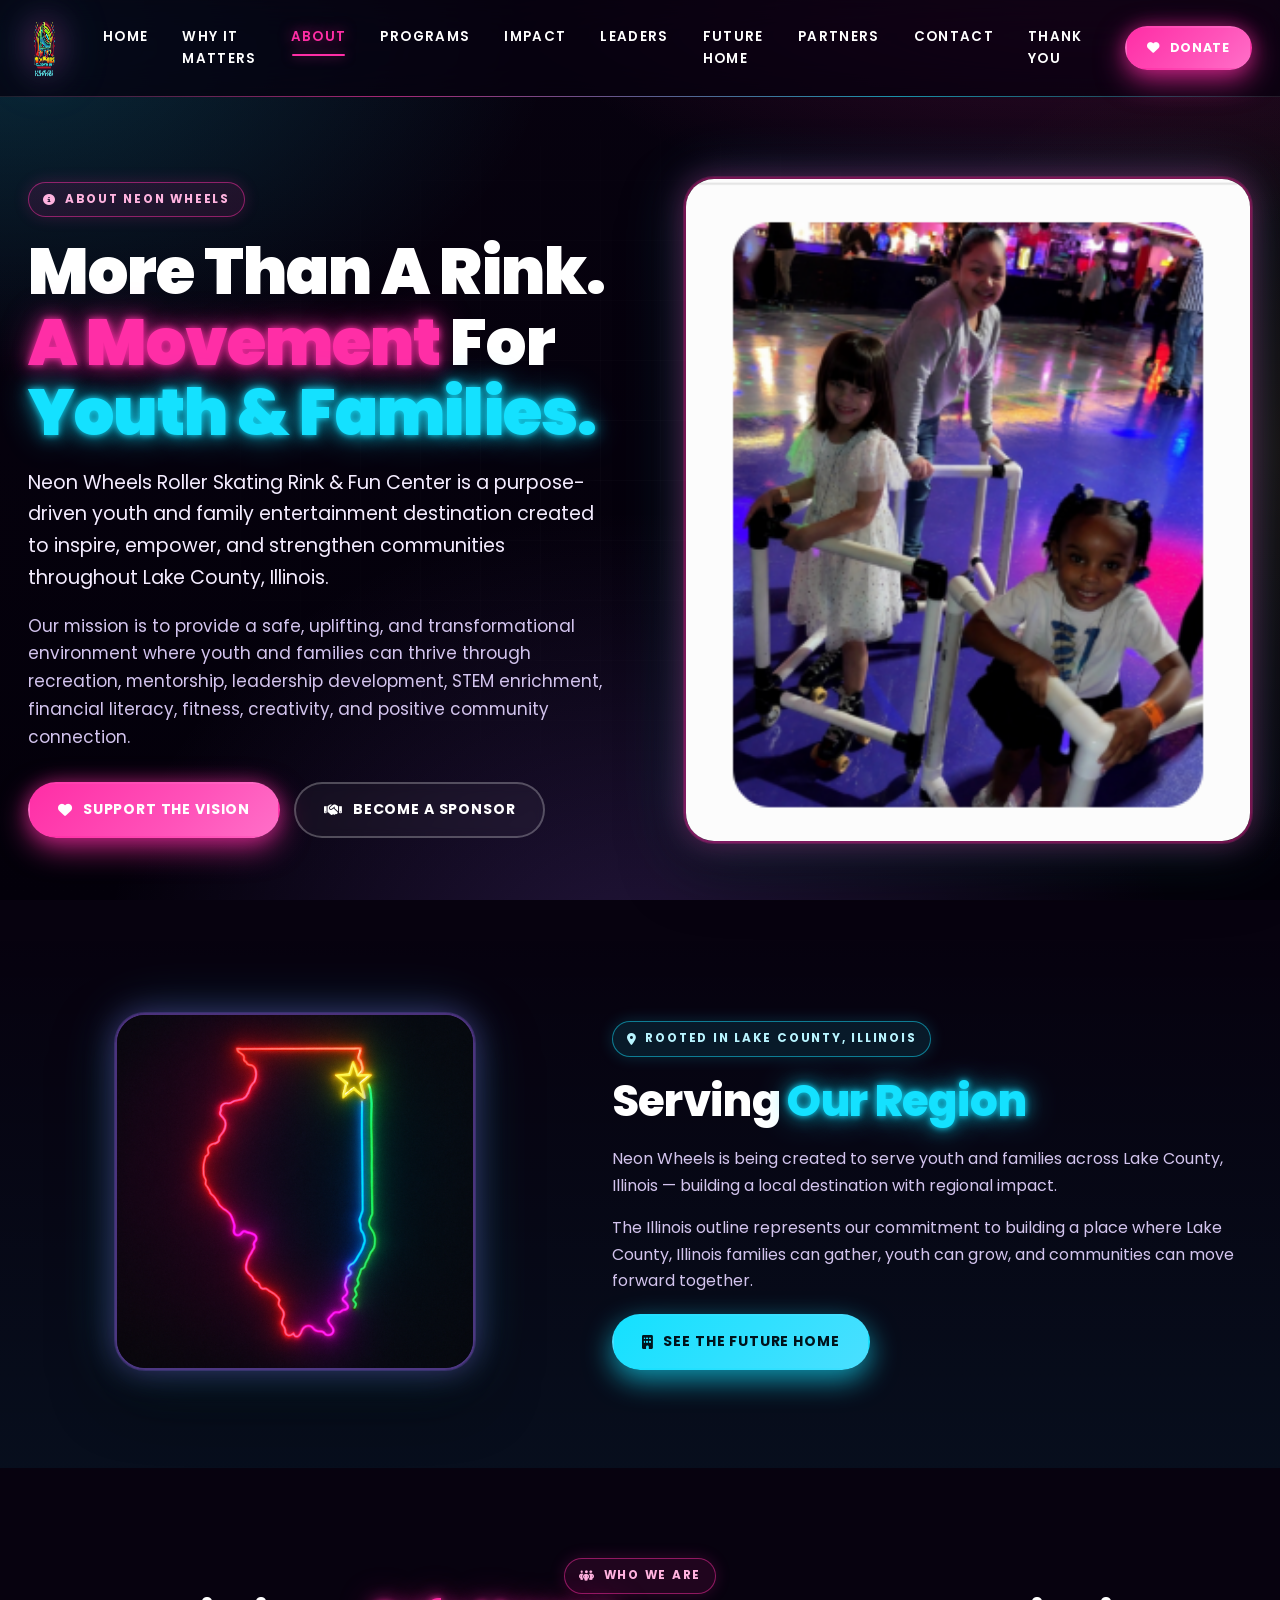
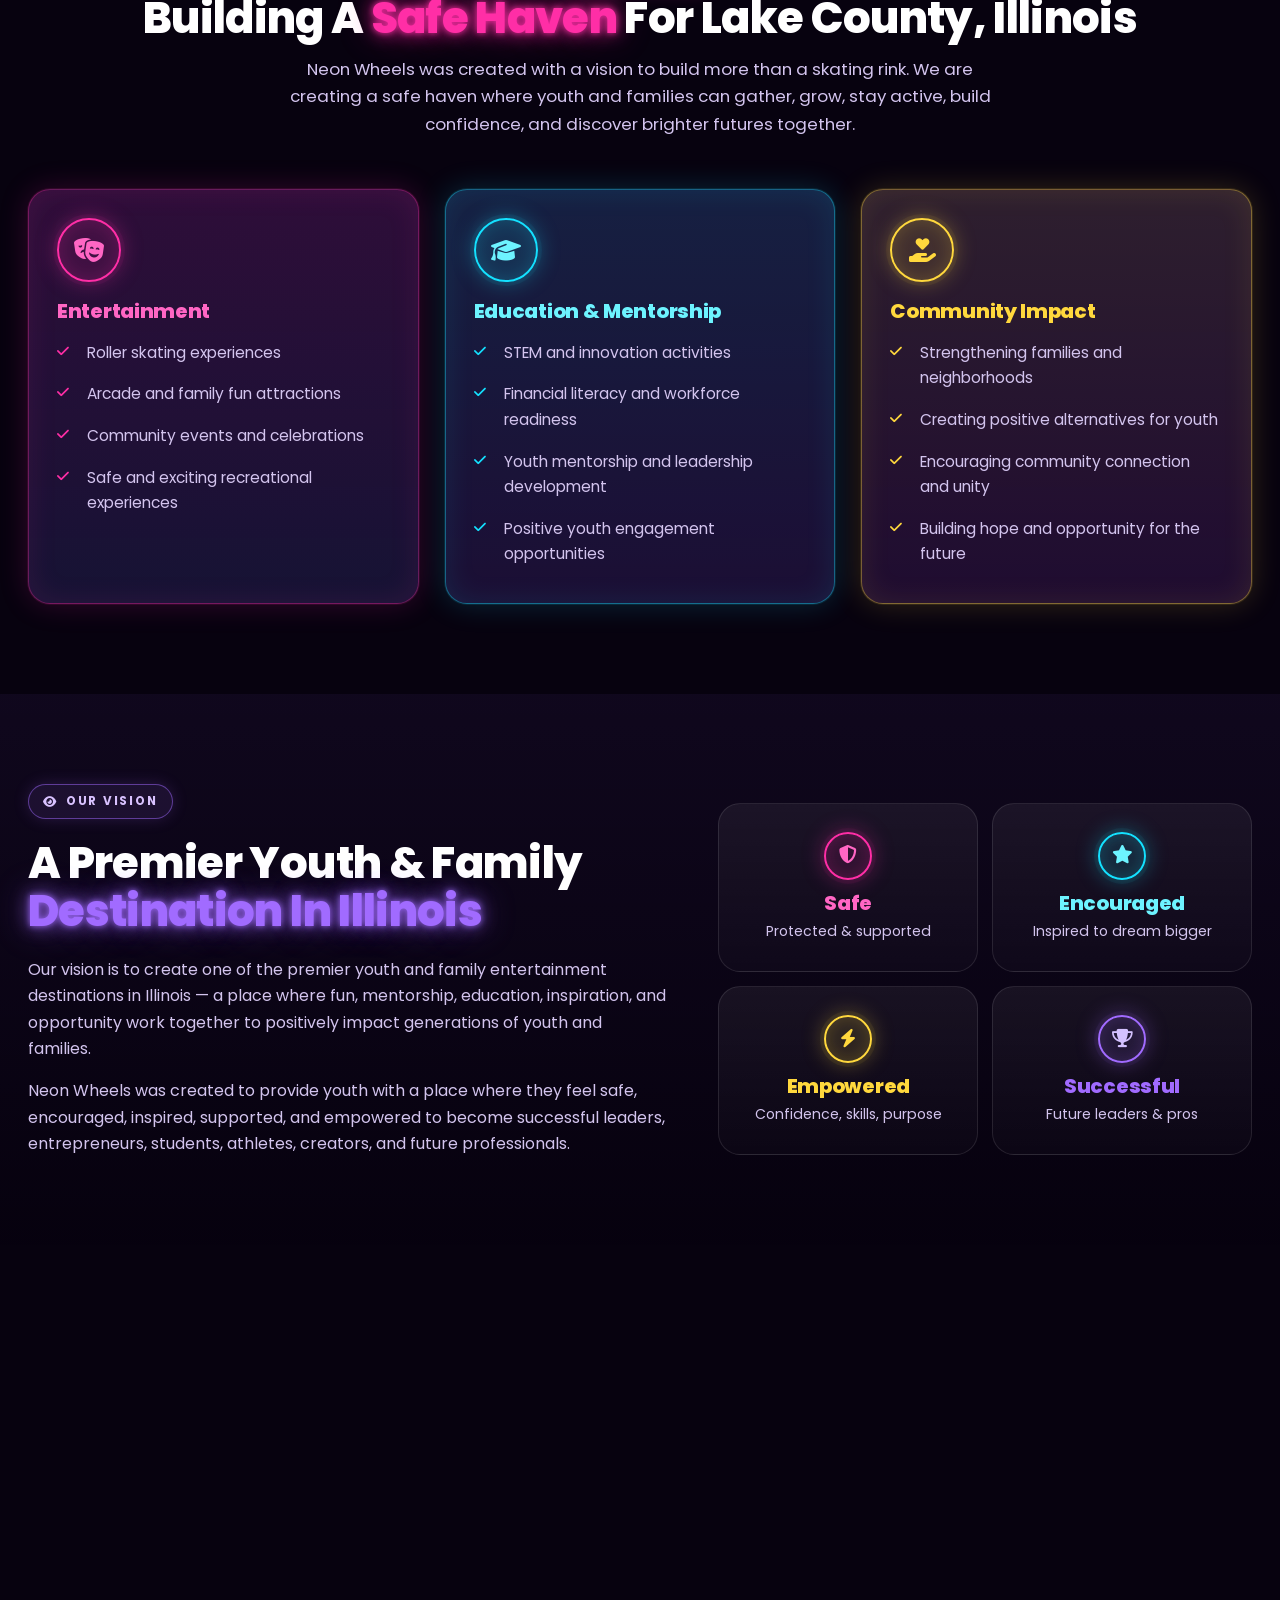
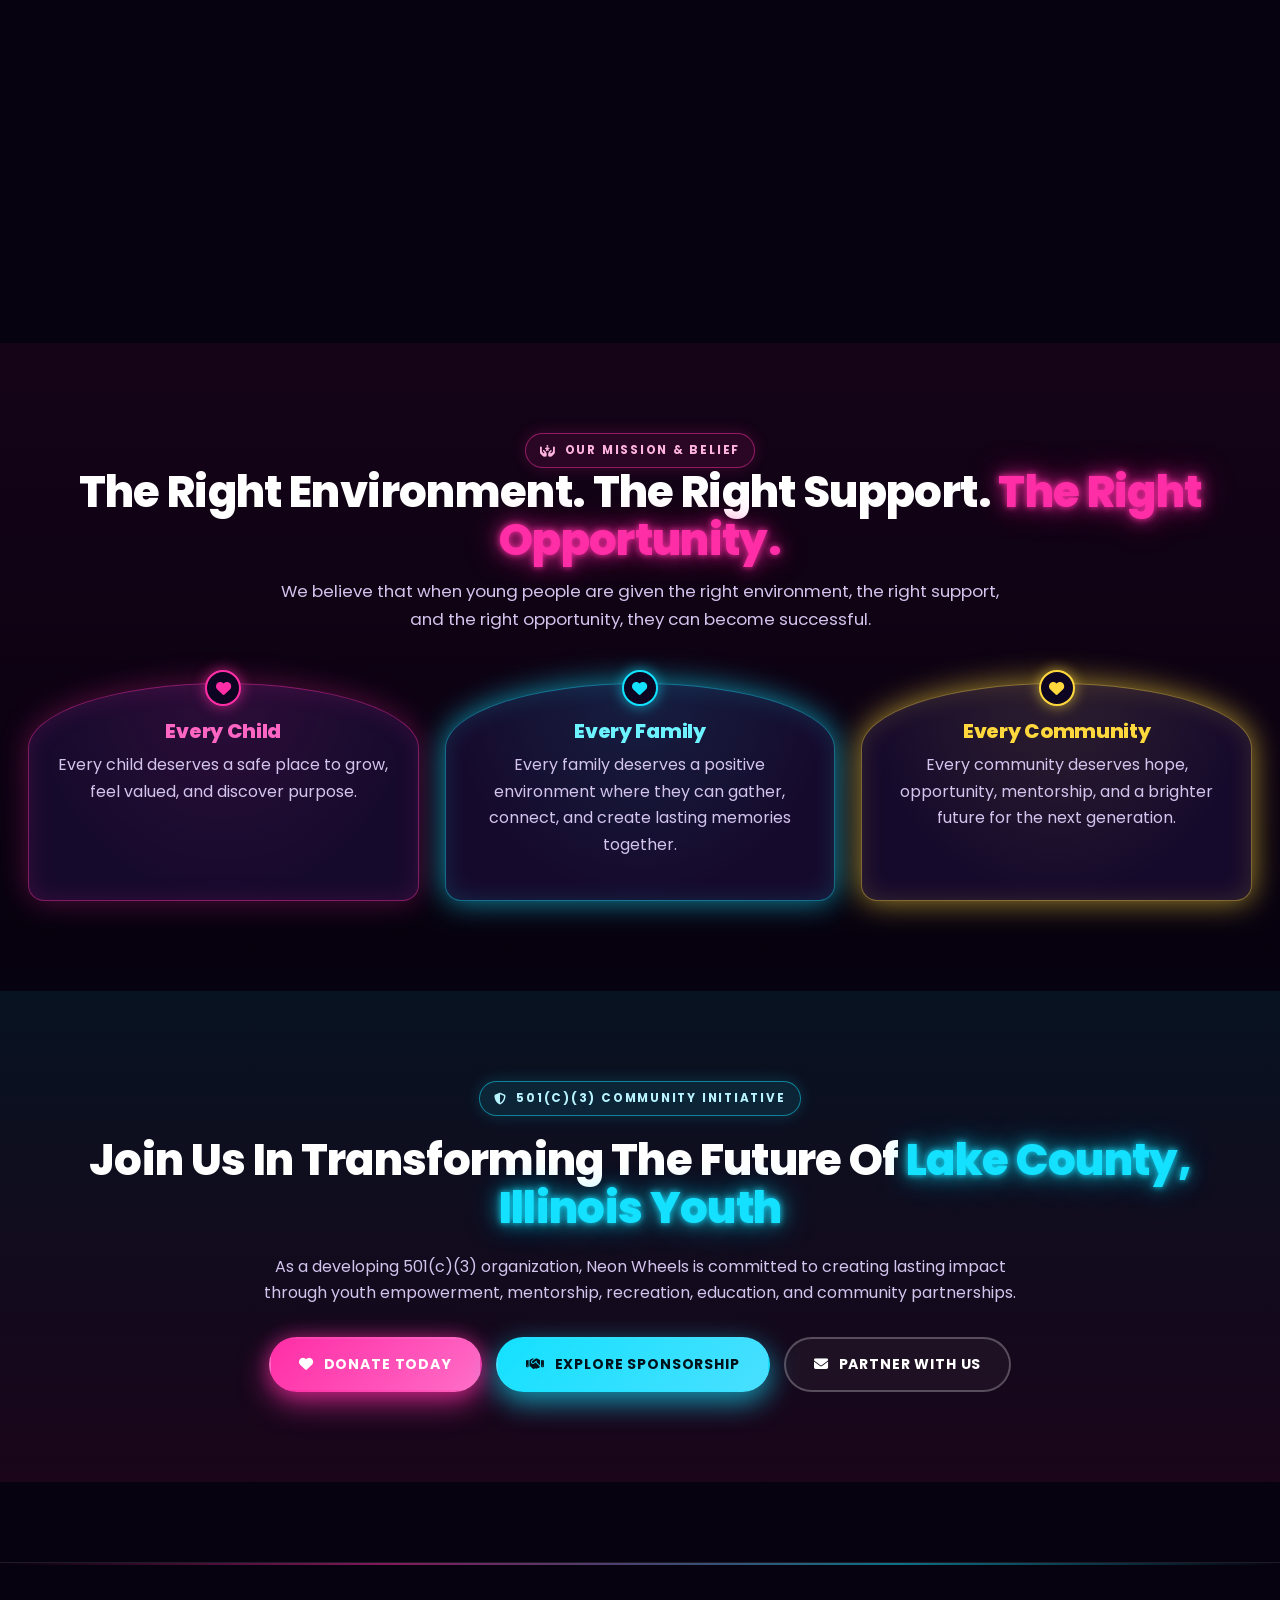
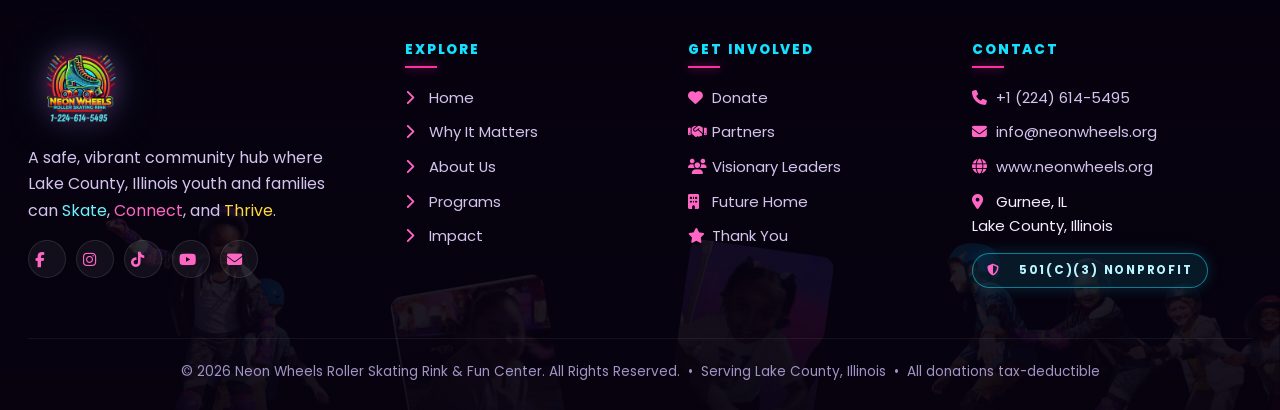
==== about.html @ 836fb531 "Apply doc-exact image placements across all pages Map every image from the guideline doc to its spec" ====
<!DOCTYPE html>
<html lang="en">
<head>
<meta charset="UTF-8">
<meta name="viewport" content="width=device-width, initial-scale=1.0">
<title>About Us | Neon Wheels Roller Skating Rink & Fun Center</title>
<meta name="description" content="More than a rink. A movement for youth and families across Lake County, Illinois — through recreation, mentorship, education, and community connection.">
<link rel="icon" type="image/png" href="assets/images/logo.png">
<link rel="preconnect" href="https://fonts.googleapis.com">
<link rel="preconnect" href="https://fonts.gstatic.com" crossorigin>
<link href="https://fonts.googleapis.com/css2?family=Poppins:wght@400;500;600;700;800;900&family=Dancing+Script:wght@600;700&display=swap" rel="stylesheet">
<link rel="stylesheet" href="https://cdnjs.cloudflare.com/ajax/libs/font-awesome/6.5.0/css/all.min.css">
<link rel="stylesheet" href="assets/css/styles.css">
</head>
<body>

<header class="site-header">
  <div class="nav-wrap">
    <a class="logo-link" href="index.html"><img src="assets/images/logo.png" alt="Neon Wheels"></a>
    <button class="nav-toggle" aria-label="Toggle menu"><i class="fa-solid fa-bars"></i></button>
    <ul class="nav-menu" id="nav">
      <li><a href="index.html">Home</a></li>
      <li><a href="why-neon-wheels-matters.html">Why It Matters</a></li>
      <li><a href="about.html" class="active">About</a></li>
      <li><a href="programs.html">Programs</a></li>
      <li><a href="impact.html">Impact</a></li>
      <li><a href="leadership.html">Leaders</a></li>
      <li><a href="future-home.html">Future Home</a></li>
      <li><a href="partners.html">Partners</a></li>
      <li><a href="contact.html">Contact</a></li>
      <li><a href="thank-you.html">Thank You</a></li>
    </ul>
    <a href="donate.html" class="btn btn-pink btn-sm"><i class="fa-solid fa-heart"></i> Donate</a>
  </div>
</header>

<!-- HERO -->
<section class="hero">
  <div class="container">
    <div class="hero-grid">
      <div class="reveal">
        <span class="badge badge-pink mb-2"><i class="fa-solid fa-circle-info"></i> About Neon Wheels</span>
        <h1>More Than A Rink.<br><span class="neon-text-pink">A Movement</span> For<br><span class="neon-text-cyan">Youth &amp; Families.</span></h1>
        <p class="lead">Neon Wheels Roller Skating Rink &amp; Fun Center is a purpose-driven youth and family entertainment destination created to inspire, empower, and strengthen communities throughout Lake County, Illinois.</p>
        <p>Our mission is to provide a safe, uplifting, and transformational environment where youth and families can thrive through recreation, mentorship, leadership development, STEM enrichment, financial literacy, fitness, creativity, and positive community connection.</p>
        <div class="cta-row mt-3">
          <a class="btn btn-pink" href="donate.html"><i class="fa-solid fa-heart"></i> Support The Vision</a>
          <a class="btn btn-outline" href="partners.html"><i class="fa-solid fa-handshake"></i> Become A Sponsor</a>
        </div>
      </div>
      <div class="reveal">
        <div class="neon-frame pink">
          <img src="assets/images/doc/about-kids.png" alt="Three young kids enjoying a skating session at Neon Wheels — youth, joy, and a safe place to belong">
        </div>
      </div>
    </div>
  </div>
</section>

<!-- ROOTED IN LAKE COUNTY -->
<section class="section" style="background: linear-gradient(180deg, transparent, rgba(20,225,255,0.06));">
  <div class="container">
    <div class="grid" style="grid-template-columns: 1fr 1.2fr; gap: 50px; align-items: center;">
      <div class="reveal t-center">
        <div class="neon-frame purple" style="display:inline-block; max-width: 360px;">
          <img src="assets/images/doc/about-illinois.png" alt="Neon outline of the state of Illinois — Neon Wheels serves Lake County families across the state">
        </div>
      </div>
      <div class="reveal">
        <span class="badge badge-cyan"><i class="fa-solid fa-location-dot"></i> Rooted In Lake County, Illinois</span>
        <h2 class="mt-2">Serving <span class="neon-text-cyan">Our Region</span></h2>
        <p>Neon Wheels is being created to serve youth and families across Lake County, Illinois — building a local destination with regional impact.</p>
        <p>The Illinois outline represents our commitment to building a place where Lake County, Illinois families can gather, youth can grow, and communities can move forward together.</p>
        <div class="cta-row mt-2">
          <a class="btn btn-cyan" href="future-home.html"><i class="fa-solid fa-building"></i> See The Future Home</a>
        </div>
      </div>
    </div>
  </div>
</section>

<!-- WHO WE ARE -->
<section class="section">
  <div class="container">
    <div class="section-title reveal">
      <span class="badge badge-pink"><i class="fa-solid fa-people-group"></i> Who We Are</span>
      <h2>Building A <span class="neon-text-pink">Safe Haven</span> For Lake County, Illinois</h2>
      <p>Neon Wheels was created with a vision to build more than a skating rink. We are creating a safe haven where youth and families can gather, grow, stay active, build confidence, and discover brighter futures together.</p>
    </div>

    <div class="grid grid-3">

      <div class="neon-card reveal">
        <span class="icon-badge"><i class="fa-solid fa-masks-theater"></i></span>
        <h3 class="t-pink">Entertainment</h3>
        <ul class="list-clean">
          <li>Roller skating experiences</li>
          <li>Arcade and family fun attractions</li>
          <li>Community events and celebrations</li>
          <li>Safe and exciting recreational experiences</li>
        </ul>
      </div>

      <div class="neon-card cyan reveal">
        <span class="icon-badge cyan"><i class="fa-solid fa-graduation-cap"></i></span>
        <h3 class="t-cyan">Education &amp; Mentorship</h3>
        <ul class="list-clean cyan">
          <li>STEM and innovation activities</li>
          <li>Financial literacy and workforce readiness</li>
          <li>Youth mentorship and leadership development</li>
          <li>Positive youth engagement opportunities</li>
        </ul>
      </div>

      <div class="neon-card yellow reveal">
        <span class="icon-badge yellow"><i class="fa-solid fa-hand-holding-heart"></i></span>
        <h3 class="t-yellow">Community Impact</h3>
        <ul class="list-clean yellow">
          <li>Strengthening families and neighborhoods</li>
          <li>Creating positive alternatives for youth</li>
          <li>Encouraging community connection and unity</li>
          <li>Building hope and opportunity for the future</li>
        </ul>
      </div>

    </div>
  </div>
</section>

<!-- OUR VISION -->
<section class="section" style="background: linear-gradient(180deg, rgba(161,107,255,0.06), transparent);">
  <div class="container">
    <div class="grid" style="grid-template-columns: 1.2fr 1fr; gap: 50px; align-items: center;">
      <div class="reveal">
        <span class="badge badge-purple"><i class="fa-solid fa-eye"></i> Our Vision</span>
        <h2 class="mt-2">A Premier Youth &amp; Family <span class="neon-text-purple">Destination In Illinois</span></h2>
        <p>Our vision is to create one of the premier youth and family entertainment destinations in Illinois — a place where fun, mentorship, education, inspiration, and opportunity work together to positively impact generations of youth and families.</p>
        <p>Neon Wheels was created to provide youth with a place where they feel safe, encouraged, inspired, supported, and empowered to become successful leaders, entrepreneurs, students, athletes, creators, and future professionals.</p>
      </div>
      <div class="reveal">
        <div class="grid grid-2" style="gap:14px;">
          <div class="card t-center">
            <span class="icon-badge sm"><i class="fa-solid fa-shield-halved"></i></span>
            <h3 class="t-pink" style="margin:0;">Safe</h3>
            <p style="font-size:0.88rem; margin:6px 0 0;">Protected &amp; supported</p>
          </div>
          <div class="card t-center">
            <span class="icon-badge cyan sm"><i class="fa-solid fa-star"></i></span>
            <h3 class="t-cyan" style="margin:0;">Encouraged</h3>
            <p style="font-size:0.88rem; margin:6px 0 0;">Inspired to dream bigger</p>
          </div>
          <div class="card t-center">
            <span class="icon-badge yellow sm"><i class="fa-solid fa-bolt"></i></span>
            <h3 class="t-yellow" style="margin:0;">Empowered</h3>
            <p style="font-size:0.88rem; margin:6px 0 0;">Confidence, skills, purpose</p>
          </div>
          <div class="card t-center">
            <span class="icon-badge purple sm"><i class="fa-solid fa-trophy"></i></span>
            <h3 class="t-purple" style="margin:0;">Successful</h3>
            <p style="font-size:0.88rem; margin:6px 0 0;">Future leaders &amp; pros</p>
          </div>
        </div>
      </div>
    </div>
  </div>
</section>

<!-- WHY NEON WHEELS MATTERS -->
<section class="section">
  <div class="container">
    <div class="section-title reveal">
      <span class="badge badge-yellow"><i class="fa-solid fa-bullhorn"></i> Why Neon Wheels Matters</span>
      <h2>Thousands Of Youth &amp; Families <span class="neon-text-yellow">Need Safe Spaces</span></h2>
      <p>Thousands of youth and families throughout Lake County, Illinois need safe spaces, positive recreation, mentorship opportunities, educational enrichment, and uplifting community environments that encourage growth, confidence, and future success.</p>
    </div>

    <div class="grid grid-4">
      <div class="stat-card reveal">
        <div class="stat-num pink"><i class="fa-solid fa-shield-halved"></i></div>
        <div class="stat-label">Safe After-School Spaces</div>
      </div>
      <div class="stat-card reveal">
        <div class="stat-num"><i class="fa-solid fa-graduation-cap"></i></div>
        <div class="stat-label">Positive Mentorship</div>
      </div>
      <div class="stat-card reveal">
        <div class="stat-num yellow"><i class="fa-solid fa-clock"></i></div>
        <div class="stat-label">Structured Evening Activities</div>
      </div>
      <div class="stat-card reveal">
        <div class="stat-num purple"><i class="fa-solid fa-star"></i></div>
        <div class="stat-label">Hope For Brighter Futures</div>
      </div>
    </div>

    <div class="t-center mt-4 reveal">
      <a class="btn btn-pink" href="why-neon-wheels-matters.html"><i class="fa-solid fa-arrow-right"></i> Read The Full Why</a>
    </div>
  </div>
</section>

<!-- OUR MISSION & BELIEF -->
<section class="section" style="background: linear-gradient(180deg, rgba(255,46,166,0.06), transparent);">
  <div class="container">
    <div class="section-title reveal">
      <span class="badge badge-pink"><i class="fa-solid fa-hands-holding-child"></i> Our Mission &amp; Belief</span>
      <h2>The Right Environment. The Right Support. <span class="neon-text-pink">The Right Opportunity.</span></h2>
      <p>We believe that when young people are given the right environment, the right support, and the right opportunity, they can become successful.</p>
    </div>

    <div class="grid grid-3">
      <div class="heart-box reveal">
        <h3 class="t-pink">Every Child</h3>
        <p>Every child deserves a safe place to grow, feel valued, and discover purpose.</p>
      </div>
      <div class="heart-box cyan reveal">
        <h3 class="t-cyan">Every Family</h3>
        <p>Every family deserves a positive environment where they can gather, connect, and create lasting memories together.</p>
      </div>
      <div class="heart-box yellow reveal">
        <h3 class="t-yellow">Every Community</h3>
        <p>Every community deserves hope, opportunity, mentorship, and a brighter future for the next generation.</p>
      </div>
    </div>
  </div>
</section>

<!-- JOIN US CTA -->
<section class="section" style="background: linear-gradient(180deg, rgba(20,225,255,0.08), rgba(255,46,166,0.08));">
  <div class="container t-center reveal">
    <span class="badge badge-cyan"><i class="fa-solid fa-shield-halved"></i> 501(c)(3) Community Initiative</span>
    <h2 class="mt-2">Join Us In Transforming The Future Of <span class="neon-text-cyan">Lake County, Illinois Youth</span></h2>
    <p style="max-width:780px; margin: 12px auto 0;">As a developing 501(c)(3) organization, Neon Wheels is committed to creating lasting impact through youth empowerment, mentorship, recreation, education, and community partnerships.</p>
    <div class="cta-row mt-3" style="justify-content:center;">
      <a class="btn btn-pink" href="donate.html"><i class="fa-solid fa-heart"></i> Donate Today</a>
      <a class="btn btn-cyan" href="partners.html"><i class="fa-solid fa-handshake"></i> Explore Sponsorship</a>
      <a class="btn btn-outline" href="contact.html"><i class="fa-solid fa-envelope"></i> Partner With Us</a>
    </div>
  </div>
</section>

<footer class="site-footer">
  <div class="container">
    <div class="footer-grid">
      <div class="footer-logo">
        <img src="assets/images/logo.png" alt="Neon Wheels">
        <p>A safe, vibrant community hub where Lake County, Illinois youth and families can <span class="t-cyan">Skate</span>, <span class="t-pink">Connect</span>, and <span class="t-yellow">Thrive</span>.</p>
        <div class="social-row">
          <span><i class="fa-brands fa-facebook-f"></i></span>
          <span><i class="fa-brands fa-instagram"></i></span>
          <span><i class="fa-brands fa-tiktok"></i></span>
          <span><i class="fa-brands fa-youtube"></i></span>
          <span><i class="fa-solid fa-envelope"></i></span>
        </div>
      </div>
      <div>
        <h4>Explore</h4>
        <ul>
          <li><a href="index.html"><i class="fa-solid fa-chevron-right"></i>Home</a></li>
          <li><a href="why-neon-wheels-matters.html"><i class="fa-solid fa-chevron-right"></i>Why It Matters</a></li>
          <li><a href="about.html"><i class="fa-solid fa-chevron-right"></i>About Us</a></li>
          <li><a href="programs.html"><i class="fa-solid fa-chevron-right"></i>Programs</a></li>
          <li><a href="impact.html"><i class="fa-solid fa-chevron-right"></i>Impact</a></li>
        </ul>
      </div>
      <div>
        <h4>Get Involved</h4>
        <ul>
          <li><a href="donate.html"><i class="fa-solid fa-heart"></i>Donate</a></li>
          <li><a href="partners.html"><i class="fa-solid fa-handshake"></i>Partners</a></li>
          <li><a href="leadership.html"><i class="fa-solid fa-users"></i>Visionary Leaders</a></li>
          <li><a href="future-home.html"><i class="fa-solid fa-building"></i>Future Home</a></li>
          <li><a href="thank-you.html"><i class="fa-solid fa-star"></i>Thank You</a></li>
        </ul>
      </div>
      <div>
        <h4>Contact</h4>
        <ul>
          <li><i class="fa-solid fa-phone"></i><a href="tel:+12246145495">+1 (224) 614-5495</a></li>
          <li><i class="fa-solid fa-envelope"></i><a href="mailto:info@neonwheels.org">info@neonwheels.org</a></li>
          <li><i class="fa-solid fa-globe"></i><a href="https://www.neonwheels.org">www.neonwheels.org</a></li>
          <li><i class="fa-solid fa-location-dot"></i>Gurnee, IL<br>Lake County, Illinois</li>
        </ul>
        <div style="margin-top:14px;">
          <span class="badge badge-cyan"><i class="fa-solid fa-shield-halved"></i> 501(c)(3) Nonprofit</span>
        </div>
      </div>
    </div>
    <div class="footer-copy">
      © 2026 Neon Wheels Roller Skating Rink &amp; Fun Center. All Rights Reserved. &nbsp;•&nbsp; Serving Lake County, Illinois &nbsp;•&nbsp; All donations tax-deductible
    </div>
  </div>
</footer>

<script src="assets/js/main.js"></script>
</body>
</html>
---- assets/css/styles.css ----
/* =============================================================
   NEON WHEELS — Professional Design System
   Bright neon brand on deep electric-night background
   ============================================================= */

:root {
  /* surfaces */
  --bg:        #07020f;
  --bg-2:      #0c0420;
  --bg-3:      #140632;
  --panel:     #160a2c;
  --panel-2:   #1d0d3a;
  --panel-3:   #220f44;
  --line:      rgba(255,255,255,0.10);
  --line-2:    rgba(255,255,255,0.06);

  /* text */
  --white:     #ffffff;
  --text:      #f4ecff;
  --text-soft: #d3c4ee;
  --text-mute: #a193c3;

  /* neon palette */
  --pink:        #ff2ea6;
  --pink-soft:   #ff66c4;
  --pink-glow:   rgba(255, 46, 166, 0.65);

  --cyan:        #14e1ff;
  --cyan-soft:   #6df3ff;
  --cyan-glow:   rgba(20, 225, 255, 0.65);

  --yellow:      #ffd83d;
  --yellow-soft: #ffe87a;
  --yellow-glow: rgba(255, 216, 61, 0.65);

  --purple:      #a16bff;
  --purple-glow: rgba(161, 107, 255, 0.65);

  --green:       #4dffb0;
  --green-glow:  rgba(77, 255, 176, 0.55);

  --orange:      #ff8a3d;
  --orange-glow: rgba(255, 138, 61, 0.55);

  --radius:    14px;
  --radius-lg: 22px;
  --radius-xl: 30px;
  --max:       1280px;

  --shadow-card: 0 18px 50px rgba(0,0,0,0.45);
}

/* -------- reset / base -------- */
*, *::before, *::after { box-sizing: border-box; }

html { scroll-behavior: smooth; }

html, body { margin: 0; padding: 0; }

body {
  background: var(--bg);
  color: var(--text);
  font-family: 'Poppins', -apple-system, BlinkMacSystemFont, 'Segoe UI', system-ui, sans-serif;
  font-size: 16px;
  line-height: 1.65;
  min-height: 100vh;
  -webkit-font-smoothing: antialiased;
  text-rendering: optimizeLegibility;
  position: relative;
  overflow-x: hidden;
}

/* ambient cosmic background */
body::before {
  content: "";
  position: fixed;
  inset: 0;
  background:
    radial-gradient(1100px 600px at 85% -10%, rgba(255,46,166,0.22), transparent 55%),
    radial-gradient(1000px 600px at 0% 5%, rgba(20,225,255,0.18), transparent 55%),
    radial-gradient(900px 800px at 50% 110%, rgba(161,107,255,0.20), transparent 60%),
    radial-gradient(700px 700px at 100% 50%, rgba(255,216,61,0.08), transparent 60%),
    linear-gradient(180deg, #07020f 0%, #03000a 100%);
  z-index: -2;
  pointer-events: none;
}

/* faint grid texture */
body::after {
  content: "";
  position: fixed;
  inset: 0;
  background-image:
    linear-gradient(rgba(255,255,255,0.02) 1px, transparent 1px),
    linear-gradient(90deg, rgba(255,255,255,0.02) 1px, transparent 1px);
  background-size: 60px 60px;
  z-index: -1;
  pointer-events: none;
  mask-image: radial-gradient(ellipse at center, black 0%, transparent 70%);
}

img { max-width: 100%; display: block; }

a { color: var(--cyan-soft); text-decoration: none; transition: color .2s, opacity .2s; }
a:hover { color: var(--pink-soft); }

/* -------- typography -------- */
h1, h2, h3, h4, h5 {
  font-family: 'Poppins', sans-serif;
  font-weight: 800;
  letter-spacing: -0.015em;
  line-height: 1.1;
  margin: 0 0 0.5em;
  color: #fff;
}
h1 { font-size: clamp(2.4rem, 5.2vw, 4.2rem); font-weight: 900; }
h2 { font-size: clamp(1.8rem, 3.4vw, 2.8rem); }
h3 { font-size: 1.25rem; }
p  { margin: 0 0 1em; color: var(--text-soft); }

.script {
  font-family: 'Dancing Script', 'Brush Script MT', cursive;
  font-weight: 700;
}

/* neon outlined text */
.neon-text-pink {
  color: var(--pink);
  text-shadow:
    0 0 6px rgba(255,46,166,0.9),
    0 0 18px rgba(255,46,166,0.7),
    0 0 36px rgba(255,46,166,0.45);
}
.neon-text-cyan {
  color: var(--cyan);
  text-shadow:
    0 0 6px rgba(20,225,255,0.9),
    0 0 18px rgba(20,225,255,0.65),
    0 0 36px rgba(20,225,255,0.45);
}
.neon-text-yellow {
  color: var(--yellow);
  text-shadow:
    0 0 6px rgba(255,216,61,0.9),
    0 0 18px rgba(255,216,61,0.65),
    0 0 36px rgba(255,216,61,0.45);
}
.neon-text-purple {
  color: var(--purple);
  text-shadow:
    0 0 6px rgba(161,107,255,0.9),
    0 0 18px rgba(161,107,255,0.65),
    0 0 36px rgba(161,107,255,0.45);
}

.t-pink   { color: var(--pink-soft); }
.t-cyan   { color: var(--cyan-soft); }
.t-yellow { color: var(--yellow); }
.t-purple { color: var(--purple); }
.t-green  { color: var(--green); }
.t-soft   { color: var(--text-soft); }
.t-mute   { color: var(--text-mute); }
.t-white  { color: #fff; }
.t-center { text-align: center; }

.eyebrow {
  display: inline-block;
  font-size: 0.78rem;
  font-weight: 800;
  letter-spacing: 0.22em;
  text-transform: uppercase;
  color: var(--cyan);
  margin-bottom: 14px;
}

/* -------- layout helpers -------- */
.container { max-width: var(--max); margin: 0 auto; padding: 0 28px; }
.section   { padding: 90px 0; position: relative; }
.section-sm{ padding: 50px 0; position: relative; }

.grid { display: grid; gap: 26px; }
.grid-2 { grid-template-columns: repeat(2, 1fr); }
.grid-3 { grid-template-columns: repeat(3, 1fr); }
.grid-4 { grid-template-columns: repeat(4, 1fr); }
.grid-5 { grid-template-columns: repeat(5, 1fr); }
.grid-6 { grid-template-columns: repeat(6, 1fr); }

@media (max-width: 1100px) {
  .grid-5 { grid-template-columns: repeat(3, 1fr); }
  .grid-6 { grid-template-columns: repeat(3, 1fr); }
  .grid-4 { grid-template-columns: repeat(2, 1fr); }
  .grid-3 { grid-template-columns: repeat(2, 1fr); }
}
@media (max-width: 900px) {
  .grid-5 { grid-template-columns: repeat(2, 1fr); }
  .grid-6 { grid-template-columns: repeat(2, 1fr); }
}
@media (max-width: 700px) {
  .grid-2, .grid-3, .grid-4, .grid-5, .grid-6 { grid-template-columns: 1fr !important; }
  .section { padding: 50px 0; }
  .section-sm { padding: 36px 0; }
  .container { padding: 0 18px; }
}

/* Inline-style grid overrides (used heavily in pages) */
@media (max-width: 950px) {
  [style*="grid-template-columns: 1.4fr"],
  [style*="grid-template-columns: 1.5fr"],
  [style*="grid-template-columns: 1.05fr"],
  [style*="grid-template-columns: 0.9fr"],
  [style*="grid-template-columns: 0.7fr"],
  [style*="grid-template-columns: auto 1fr auto"],
  [style*="grid-template-columns: 1fr 0.9fr"],
  [style*="grid-template-columns: 1fr 1fr"] {
    grid-template-columns: 1fr !important;
  }
  [style*="grid-column: span 2"] {
    grid-column: auto !important;
  }
}

.cta-row {
  display: flex; gap: 14px; flex-wrap: wrap; align-items: center;
}
.flex { display: flex; }
.flex-center { display: flex; align-items: center; justify-content: center; }

.mb-0{margin-bottom:0;} .mb-1{margin-bottom:10px;} .mb-2{margin-bottom:20px;}
.mb-3{margin-bottom:30px;} .mt-1{margin-top:10px;} .mt-2{margin-top:20px;}
.mt-3{margin-top:30px;} .mt-4{margin-top:40px;}

/* -------- HEADER -------- */
.site-header {
  position: sticky;
  top: 0;
  z-index: 100;
  background: rgba(7,2,15,0.78);
  backdrop-filter: blur(18px) saturate(140%);
  -webkit-backdrop-filter: blur(18px) saturate(140%);
  border-bottom: 1px solid var(--line);
}
.site-header::after {
  content: "";
  position: absolute; left: 0; right: 0; bottom: -1px; height: 1px;
  background: linear-gradient(90deg, transparent, var(--pink) 30%, var(--cyan) 70%, transparent);
  opacity: 0.6;
}
.nav-wrap {
  max-width: var(--max);
  margin: 0 auto;
  padding: 12px 28px;
  display: flex; align-items: center; justify-content: space-between; gap: 28px;
}
.logo-link { display: flex; align-items: center; }
.logo-link img {
  height: 72px; width: auto;
  filter: drop-shadow(0 0 16px rgba(255,46,166,0.45)) drop-shadow(0 0 24px rgba(20,225,255,0.25));
  transition: filter .25s, transform .25s;
}
.logo-link:hover img {
  filter: drop-shadow(0 0 22px rgba(255,46,166,0.75)) drop-shadow(0 0 32px rgba(20,225,255,0.5));
  transform: scale(1.03);
}
.nav-menu {
  display: flex; list-style: none; margin: 0; padding: 0; gap: 6px;
}
.nav-menu a {
  display: inline-block;
  color: #fff;
  font-weight: 600;
  font-size: 0.84rem;
  text-transform: uppercase;
  letter-spacing: 0.1em;
  padding: 10px 14px;
  border-radius: 999px;
  position: relative;
  transition: color .2s, background .2s;
}
.nav-menu a:hover {
  color: var(--pink-soft);
  background: rgba(255,46,166,0.08);
}
.nav-menu a.active {
  color: var(--pink);
  text-shadow: 0 0 14px var(--pink-glow);
}
.nav-menu a.active::after {
  content: "";
  position: absolute;
  left: 18%; right: 18%; bottom: 2px;
  height: 2px;
  background: var(--pink);
  border-radius: 2px;
  box-shadow: 0 0 12px var(--pink-glow);
}
.nav-toggle {
  display: none;
  background: transparent;
  border: 1px solid var(--line);
  color: #fff;
  padding: 10px 13px;
  border-radius: 10px;
  font-size: 1.1rem;
  cursor: pointer;
}
@media (max-width: 1100px) {
  .nav-menu { display: none; }
  .nav-toggle { display: inline-flex; }
  .nav-menu.open {
    display: flex; flex-direction: column;
    position: absolute; top: 100%; left: 0; right: 0;
    background: rgba(7,2,15,0.98); padding: 18px 28px; gap: 6px;
    border-bottom: 1px solid var(--line);
  }
  .logo-link img { height: 56px; }
}

/* -------- BUTTONS -------- */
.btn {
  display: inline-flex; align-items: center; justify-content: center; gap: 10px;
  padding: 14px 28px;
  border-radius: 999px;
  font-weight: 700;
  font-size: 0.88rem;
  letter-spacing: 0.06em;
  text-transform: uppercase;
  text-decoration: none;
  cursor: pointer;
  border: 2px solid transparent;
  transition: transform .18s cubic-bezier(.16,1,.3,1), box-shadow .25s, background .25s, color .25s, border-color .25s;
  position: relative;
  white-space: nowrap;
}
.btn:hover { transform: translateY(-2px); }
.btn:active { transform: translateY(0); }

.btn-pink {
  background: linear-gradient(135deg, #ff2ea6 0%, #ff52b9 60%, #ff6fc8 100%);
  color: #fff;
  box-shadow: 0 10px 30px var(--pink-glow), 0 0 18px rgba(255,46,166,0.4);
}
.btn-pink:hover { color: #fff; box-shadow: 0 14px 36px var(--pink-glow), 0 0 30px rgba(255,46,166,0.65); }

.btn-cyan {
  background: linear-gradient(135deg, #14e1ff 0%, #4adfff 100%);
  color: #00131c;
  box-shadow: 0 10px 28px var(--cyan-glow);
}
.btn-cyan:hover { color: #00131c; box-shadow: 0 14px 36px var(--cyan-glow); }

.btn-yellow {
  background: linear-gradient(135deg, #ffd83d 0%, #ffea7e 100%);
  color: #2a1a00;
  box-shadow: 0 10px 28px var(--yellow-glow);
}

.btn-outline {
  background: rgba(255,255,255,0.04);
  color: #fff;
  border-color: rgba(255,255,255,0.25);
  backdrop-filter: blur(6px);
}
.btn-outline:hover {
  color: var(--cyan);
  border-color: var(--cyan);
  box-shadow: 0 0 18px var(--cyan-glow);
}

.btn-ghost-pink {
  background: rgba(255,46,166,0.10);
  color: var(--pink-soft);
  border-color: rgba(255,46,166,0.45);
}
.btn-ghost-pink:hover { color: #fff; background: rgba(255,46,166,0.20); box-shadow: 0 0 22px var(--pink-glow); }

.btn-sm { padding: 10px 20px; font-size: 0.78rem; }

/* -------- BADGES -------- */
.badge {
  display: inline-flex; align-items: center; gap: 8px;
  padding: 7px 14px;
  border-radius: 999px;
  font-size: 0.74rem; font-weight: 700;
  letter-spacing: 0.15em; text-transform: uppercase;
  border: 1px solid var(--line);
  background: rgba(255,255,255,0.04);
}
.badge-pink   { color:#ffb3df; border-color:rgba(255,46,166,0.5);  background:rgba(255,46,166,0.10); box-shadow: 0 0 16px rgba(255,46,166,0.18); }
.badge-cyan   { color:#b8f4ff; border-color:rgba(20,225,255,0.5);  background:rgba(20,225,255,0.10); box-shadow: 0 0 16px rgba(20,225,255,0.18); }
.badge-yellow { color:#ffec98; border-color:rgba(255,216,61,0.5);  background:rgba(255,216,61,0.10); box-shadow: 0 0 16px rgba(255,216,61,0.18); }
.badge-purple { color:#d9c2ff; border-color:rgba(161,107,255,0.5); background:rgba(161,107,255,0.10); box-shadow: 0 0 16px rgba(161,107,255,0.18); }
.badge-green  { color:#a4ffd7; border-color:rgba(77,255,176,0.5);  background:rgba(77,255,176,0.10); box-shadow: 0 0 16px rgba(77,255,176,0.18); }

/* -------- CARDS -------- */
.card {
  background: linear-gradient(180deg, rgba(255,255,255,0.06), rgba(255,255,255,0.02));
  border: 1px solid var(--line);
  border-radius: var(--radius-lg);
  padding: 28px;
  transition: transform .25s cubic-bezier(.16,1,.3,1), border-color .25s, box-shadow .25s;
}
.card:hover {
  transform: translateY(-4px);
  border-color: rgba(255,255,255,0.18);
  box-shadow: var(--shadow-card);
}

.neon-card {
  position: relative;
  background:
    linear-gradient(180deg, rgba(255,46,166,0.10), rgba(20,225,255,0.04)),
    var(--panel);
  border-radius: var(--radius-lg);
  padding: 28px;
  border: 1.5px solid rgba(255,46,166,0.35);
  box-shadow:
    inset 0 0 30px rgba(255,46,166,0.10),
    0 0 0 1px rgba(255,46,166,0.10),
    0 0 30px rgba(255,46,166,0.18);
  transition: transform .25s, box-shadow .25s, border-color .25s;
}
.neon-card:hover {
  transform: translateY(-4px);
  border-color: rgba(255,46,166,0.65);
  box-shadow:
    inset 0 0 32px rgba(255,46,166,0.16),
    0 0 0 1px rgba(255,46,166,0.30),
    0 0 50px rgba(255,46,166,0.32);
}

.neon-card.cyan {
  background: linear-gradient(180deg, rgba(20,225,255,0.10), rgba(161,107,255,0.04)), var(--panel);
  border-color: rgba(20,225,255,0.40);
  box-shadow: inset 0 0 30px rgba(20,225,255,0.10), 0 0 0 1px rgba(20,225,255,0.10), 0 0 30px rgba(20,225,255,0.18);
}
.neon-card.cyan:hover { border-color: rgba(20,225,255,0.65); box-shadow: inset 0 0 32px rgba(20,225,255,0.16), 0 0 0 1px rgba(20,225,255,0.30), 0 0 50px rgba(20,225,255,0.32); }

.neon-card.yellow {
  background: linear-gradient(180deg, rgba(255,216,61,0.10), rgba(255,46,166,0.04)), var(--panel);
  border-color: rgba(255,216,61,0.40);
  box-shadow: inset 0 0 30px rgba(255,216,61,0.10), 0 0 0 1px rgba(255,216,61,0.10), 0 0 30px rgba(255,216,61,0.18);
}
.neon-card.yellow:hover { border-color: rgba(255,216,61,0.65); box-shadow: inset 0 0 32px rgba(255,216,61,0.16), 0 0 0 1px rgba(255,216,61,0.30), 0 0 50px rgba(255,216,61,0.32); }

.neon-card.purple {
  background: linear-gradient(180deg, rgba(161,107,255,0.12), rgba(20,225,255,0.04)), var(--panel);
  border-color: rgba(161,107,255,0.40);
  box-shadow: inset 0 0 30px rgba(161,107,255,0.10), 0 0 0 1px rgba(161,107,255,0.10), 0 0 30px rgba(161,107,255,0.18);
}
.neon-card.purple:hover { border-color: rgba(161,107,255,0.65); box-shadow: inset 0 0 32px rgba(161,107,255,0.16), 0 0 0 1px rgba(161,107,255,0.30), 0 0 50px rgba(161,107,255,0.32); }

.neon-card.green {
  background: linear-gradient(180deg, rgba(77,255,176,0.10), rgba(20,225,255,0.04)), var(--panel);
  border-color: rgba(77,255,176,0.40);
  box-shadow: inset 0 0 30px rgba(77,255,176,0.10), 0 0 0 1px rgba(77,255,176,0.10), 0 0 30px rgba(77,255,176,0.18);
}
.neon-card.green:hover { border-color: rgba(77,255,176,0.65); box-shadow: inset 0 0 32px rgba(77,255,176,0.16), 0 0 0 1px rgba(77,255,176,0.30), 0 0 50px rgba(77,255,176,0.32); }

.neon-card.orange {
  background: linear-gradient(180deg, rgba(255,138,61,0.10), rgba(255,46,166,0.04)), var(--panel);
  border-color: rgba(255,138,61,0.40);
  box-shadow: inset 0 0 30px rgba(255,138,61,0.10), 0 0 0 1px rgba(255,138,61,0.10), 0 0 30px rgba(255,138,61,0.18);
}
.neon-card.orange:hover { border-color: rgba(255,138,61,0.65); box-shadow: inset 0 0 32px rgba(255,138,61,0.16), 0 0 0 1px rgba(255,138,61,0.30), 0 0 50px rgba(255,138,61,0.32); }

/* -------- ICON BADGES -------- */
.icon-badge {
  width: 64px; height: 64px;
  border-radius: 50%;
  display: inline-flex; align-items: center; justify-content: center;
  background: rgba(255,46,166,0.10);
  border: 2px solid var(--pink);
  color: var(--pink-soft);
  font-size: 1.5rem;
  margin-bottom: 18px;
  box-shadow:
    0 0 0 4px rgba(255,46,166,0.06),
    inset 0 0 18px rgba(255,46,166,0.18),
    0 0 22px rgba(255,46,166,0.35);
  transition: transform .25s, box-shadow .25s;
}
.icon-badge:hover { transform: scale(1.08) rotate(-3deg); }

.icon-badge.cyan   { background: rgba(20,225,255,0.10); border-color: var(--cyan); color: var(--cyan-soft); box-shadow: 0 0 0 4px rgba(20,225,255,0.06), inset 0 0 18px rgba(20,225,255,0.18), 0 0 22px rgba(20,225,255,0.35); }
.icon-badge.yellow { background: rgba(255,216,61,0.10); border-color: var(--yellow); color: var(--yellow); box-shadow: 0 0 0 4px rgba(255,216,61,0.06), inset 0 0 18px rgba(255,216,61,0.18), 0 0 22px rgba(255,216,61,0.35); }
.icon-badge.purple { background: rgba(161,107,255,0.10); border-color: var(--purple); color: #d4c1ff; box-shadow: 0 0 0 4px rgba(161,107,255,0.06), inset 0 0 18px rgba(161,107,255,0.18), 0 0 22px rgba(161,107,255,0.35); }
.icon-badge.green  { background: rgba(77,255,176,0.10); border-color: var(--green); color: var(--green); box-shadow: 0 0 0 4px rgba(77,255,176,0.06), inset 0 0 18px rgba(77,255,176,0.18), 0 0 22px rgba(77,255,176,0.35); }
.icon-badge.orange { background: rgba(255,138,61,0.10); border-color: var(--orange); color: var(--orange); box-shadow: 0 0 0 4px rgba(255,138,61,0.06), inset 0 0 18px rgba(255,138,61,0.18), 0 0 22px rgba(255,138,61,0.35); }

.icon-badge.sm { width: 48px; height: 48px; font-size: 1.15rem; margin-bottom: 12px; }
.icon-badge.lg { width: 84px; height: 84px; font-size: 2rem; }

/* -------- NEON FRAME (for images) -------- */
.neon-frame {
  position: relative;
  border-radius: var(--radius-xl);
  overflow: hidden;
  border: 2px solid rgba(20,225,255,0.4);
  box-shadow:
    0 0 0 1px rgba(20,225,255,0.20),
    0 0 30px rgba(20,225,255,0.30),
    0 0 60px rgba(255,46,166,0.20),
    0 25px 60px rgba(0,0,0,0.55);
}
.neon-frame.pink { border-color: rgba(255,46,166,0.45); box-shadow: 0 0 0 1px rgba(255,46,166,0.20), 0 0 30px rgba(255,46,166,0.35), 0 0 60px rgba(20,225,255,0.20), 0 25px 60px rgba(0,0,0,0.55); }
.neon-frame.yellow { border-color: rgba(255,216,61,0.45); box-shadow: 0 0 0 1px rgba(255,216,61,0.20), 0 0 30px rgba(255,216,61,0.35), 0 0 60px rgba(255,46,166,0.20), 0 25px 60px rgba(0,0,0,0.55); }
.neon-frame.purple { border-color: rgba(161,107,255,0.45); box-shadow: 0 0 0 1px rgba(161,107,255,0.20), 0 0 30px rgba(161,107,255,0.35), 0 0 60px rgba(20,225,255,0.20), 0 25px 60px rgba(0,0,0,0.55); }
.neon-frame img { width: 100%; height: 100%; object-fit: cover; display: block; }

/* -------- HERO -------- */
.hero {
  padding: 80px 0 80px;
  position: relative;
}
.hero-grid {
  display: grid;
  grid-template-columns: 1.05fr 1fr;
  gap: 60px;
  align-items: center;
}
@media (max-width: 950px) { .hero-grid { grid-template-columns: 1fr; gap: 40px; } }
.hero h1 { font-size: clamp(2.4rem, 5.8vw, 4rem); margin-bottom: 18px; }
.hero p  { font-size: 1.06rem; max-width: 580px; }
.hero .lead { font-size: 1.2rem; color: var(--text); }

/* -------- HEART SHAPE -------- */
.heart-shape {
  --heart-color: var(--pink);
  --heart-glow:  var(--pink-glow);
  position: relative;
  width: 280px;
  padding: 60px 26px 50px;
  margin: 30px auto;
  text-align: center;
  background:
    radial-gradient(ellipse at top, rgba(255,46,166,0.12), transparent 70%),
    var(--panel);
  border: 2px solid var(--heart-color);
  box-shadow:
    inset 0 0 22px rgba(255,46,166,0.16),
    0 0 28px var(--heart-glow);
  /* heart via clip-path */
  clip-path: path('M140,260 C140,260 0,170 0,90 C0,40 40,0 90,0 C120,0 140,20 140,50 C140,20 160,0 190,0 C240,0 280,40 280,90 C280,170 140,260 140,260 Z');
  min-height: 260px;
}

.heart-shape.cyan   { --heart-color: var(--cyan);   --heart-glow: var(--cyan-glow);
  background: radial-gradient(ellipse at top, rgba(20,225,255,0.12), transparent 70%), var(--panel);
  box-shadow: inset 0 0 22px rgba(20,225,255,0.16), 0 0 28px var(--heart-glow);
}
.heart-shape.yellow { --heart-color: var(--yellow); --heart-glow: var(--yellow-glow);
  background: radial-gradient(ellipse at top, rgba(255,216,61,0.12), transparent 70%), var(--panel);
  box-shadow: inset 0 0 22px rgba(255,216,61,0.16), 0 0 28px var(--heart-glow);
}

/* heart-style decorative box (rounded with notch top) when clip-path is too restrictive for content */
.heart-box {
  position: relative;
  background: radial-gradient(ellipse at top, rgba(255,46,166,0.10), transparent 70%), var(--panel);
  border: 1.5px solid rgba(255,46,166,0.45);
  border-radius: 50% 50% 16px 16px / 30% 30% 16px 16px;
  padding: 36px 28px 26px;
  text-align: center;
  box-shadow:
    inset 0 0 25px rgba(255,46,166,0.14),
    0 0 30px rgba(255,46,166,0.30);
}
.heart-box::before {
  content: "\f004";
  font-family: "Font Awesome 6 Free";
  font-weight: 900;
  position: absolute;
  top: -14px; left: 50%; transform: translateX(-50%);
  width: 36px; height: 36px;
  background: var(--bg-2);
  border: 2px solid var(--pink);
  color: var(--pink);
  border-radius: 50%;
  display: flex; align-items: center; justify-content: center;
  font-size: 0.95rem;
  box-shadow: 0 0 14px var(--pink-glow);
}
.heart-box.cyan { border-color: rgba(20,225,255,0.45); background: radial-gradient(ellipse at top, rgba(20,225,255,0.10), transparent 70%), var(--panel); box-shadow: inset 0 0 25px rgba(20,225,255,0.14), 0 0 30px var(--cyan-glow); }
.heart-box.cyan::before { border-color: var(--cyan); color: var(--cyan); box-shadow: 0 0 14px var(--cyan-glow); }
.heart-box.yellow { border-color: rgba(255,216,61,0.45); background: radial-gradient(ellipse at top, rgba(255,216,61,0.10), transparent 70%), var(--panel); box-shadow: inset 0 0 25px rgba(255,216,61,0.14), 0 0 30px var(--yellow-glow); }
.heart-box.yellow::before { border-color: var(--yellow); color: var(--yellow); box-shadow: 0 0 14px var(--yellow-glow); }

/* -------- SECTION TITLE -------- */
.section-title { text-align: center; margin-bottom: 50px; }
.section-title h2 { margin-bottom: 14px; }
.section-title p { max-width: 720px; margin: 0 auto; color: var(--text-soft); font-size: 1.05rem; }

/* -------- DIVIDERS -------- */
.neon-divider {
  height: 2px;
  background: linear-gradient(90deg, transparent, rgba(255,46,166,0.6) 18%, rgba(20,225,255,0.6) 50%, rgba(255,46,166,0.6) 82%, transparent);
  box-shadow: 0 0 12px rgba(255,46,166,0.4);
  border: 0;
  margin: 60px auto;
  max-width: 80%;
}
.neon-divider.small { max-width: 200px; margin: 22px auto; }

/* -------- FUNDING NEED ROW -------- */
.need-row {
  display: grid;
  grid-template-columns: 80px 1fr auto;
  gap: 22px;
  align-items: center;
  padding: 22px 0;
  border-bottom: 1px solid var(--line-2);
}
.need-row:last-child { border-bottom: 0; }
.need-row h3 {
  color: var(--pink-soft);
  margin: 0 0 4px;
  font-size: 1rem;
  text-transform: uppercase;
  letter-spacing: 0.07em;
}
.need-row p { color: var(--text-mute); margin: 0; font-size: 0.92rem; line-height: 1.5; }
.need-row .amount {
  color: var(--yellow);
  font-weight: 900;
  font-size: 1.3rem;
  white-space: nowrap;
  text-shadow: 0 0 14px var(--yellow-glow);
}

/* -------- STATS -------- */
.stat-card {
  background: var(--panel);
  border: 1.5px solid var(--line);
  border-radius: var(--radius-lg);
  padding: 30px 22px;
  text-align: center;
  position: relative;
  overflow: hidden;
  transition: transform .25s, border-color .25s, box-shadow .25s;
}
.stat-card::before {
  content: "";
  position: absolute; inset: 0;
  background: radial-gradient(circle at 50% 0%, rgba(255,46,166,0.12), transparent 60%);
  z-index: 0;
}
.stat-card > * { position: relative; z-index: 1; }
.stat-card:hover { transform: translateY(-4px); border-color: rgba(255,46,166,0.5); box-shadow: 0 0 40px rgba(255,46,166,0.25); }

.stat-num {
  font-size: 2.6rem;
  font-weight: 900;
  line-height: 1;
  margin-bottom: 8px;
  color: var(--cyan);
  text-shadow: 0 0 22px var(--cyan-glow);
}
.stat-num.pink   { color: var(--pink-soft); text-shadow: 0 0 22px var(--pink-glow); }
.stat-num.yellow { color: var(--yellow);    text-shadow: 0 0 22px var(--yellow-glow); }
.stat-num.purple { color: var(--purple);    text-shadow: 0 0 22px var(--purple-glow); }
.stat-label { color: var(--text); font-size: 1rem; font-weight: 700; margin-bottom: 8px; }

/* -------- LIST -------- */
.list-clean { list-style: none; padding: 0; margin: 0; }
.list-clean li {
  padding: 8px 0 8px 30px;
  position: relative;
  color: var(--text-soft);
  font-size: 0.97rem;
}
.list-clean li::before {
  content: "\f00c";
  font-family: "Font Awesome 6 Free";
  font-weight: 900;
  position: absolute; left: 0; top: 8px;
  color: var(--pink);
  font-size: 0.85rem;
}
.list-clean.cyan li::before { color: var(--cyan); }
.list-clean.yellow li::before { color: var(--yellow); }

/* -------- LEADER CARD -------- */
.leader-card {
  background: var(--panel);
  border-radius: var(--radius-xl);
  border: 1.5px solid rgba(255,46,166,0.40);
  overflow: hidden;
  box-shadow: 0 0 40px rgba(255,46,166,0.22), 0 25px 50px rgba(0,0,0,0.45);
  transition: transform .3s cubic-bezier(.16,1,.3,1), box-shadow .3s, border-color .3s;
}
.leader-card:hover {
  transform: translateY(-6px);
  border-color: var(--pink);
  box-shadow: 0 0 60px rgba(255,46,166,0.40), 0 35px 70px rgba(0,0,0,0.55);
}
.leader-card.cyan { border-color: rgba(20,225,255,0.40); box-shadow: 0 0 40px rgba(20,225,255,0.22), 0 25px 50px rgba(0,0,0,0.45); }
.leader-card.cyan:hover { border-color: var(--cyan); box-shadow: 0 0 60px rgba(20,225,255,0.40), 0 35px 70px rgba(0,0,0,0.55); }
.leader-card.purple { border-color: rgba(161,107,255,0.40); box-shadow: 0 0 40px rgba(161,107,255,0.25), 0 25px 50px rgba(0,0,0,0.45); }
.leader-card.purple:hover { border-color: var(--purple); box-shadow: 0 0 60px rgba(161,107,255,0.45), 0 35px 70px rgba(0,0,0,0.55); }

.leader-card .img-wrap { aspect-ratio: 1/1; overflow: hidden; position: relative; }
.leader-card .img-wrap::after {
  content: "";
  position: absolute; inset: 0;
  background: linear-gradient(180deg, transparent 60%, rgba(7,2,15,0.6) 100%);
}
.leader-card img { width: 100%; height: 100%; object-fit: cover; transition: transform .5s; }
.leader-card:hover img { transform: scale(1.04); }
.leader-card .body { padding: 26px; }
.leader-card h3 { color: var(--cyan); margin-bottom: 4px; font-size: 1.35rem; }
.leader-card .role {
  color: var(--pink-soft);
  font-family: 'Dancing Script', cursive;
  font-weight: 700;
  font-size: 1.2rem;
  margin-bottom: 14px;
}
.leader-card p { font-size: 0.95rem; line-height: 1.6; }
.leader-card .contact-line { font-size: 0.9rem; color: var(--text-mute); }
.leader-card .contact-line i { color: var(--pink); margin-right: 6px; width: 16px; }

/* -------- FOOTER -------- */
.site-footer {
  margin-top: 80px;
  position: relative;
  padding: 80px 0 26px;
  background:
    linear-gradient(180deg, rgba(7,2,15,0.78), rgba(7,2,15,0.95)),
    url('../images/footer-bg.png') center/cover no-repeat;
  border-top: 1px solid var(--line);
}
.site-footer::before {
  content: "";
  position: absolute; left: 0; right: 0; top: 0; height: 2px;
  background: linear-gradient(90deg, transparent, var(--pink) 30%, var(--cyan) 70%, transparent);
  opacity: 0.5;
}
.footer-grid {
  display: grid;
  grid-template-columns: 1.4fr 1fr 1fr 1.2fr;
  gap: 50px;
}
@media (max-width: 900px) { .footer-grid { grid-template-columns: 1fr 1fr; } }
@media (max-width: 560px) { .footer-grid { grid-template-columns: 1fr; } }

.footer-grid h4 {
  color: var(--cyan);
  text-transform: uppercase;
  letter-spacing: 0.14em;
  font-size: 0.85rem;
  margin-bottom: 18px;
  position: relative;
  padding-bottom: 10px;
}
.footer-grid h4::after {
  content: "";
  position: absolute; left: 0; bottom: 0;
  width: 32px; height: 2px;
  background: var(--pink);
  box-shadow: 0 0 10px var(--pink-glow);
}
.footer-grid ul { list-style: none; padding: 0; margin: 0; }
.footer-grid li { margin-bottom: 10px; font-size: 0.93rem; }
.footer-grid a { color: var(--text-soft); transition: color .2s, padding-left .2s; }
.footer-grid a:hover { color: var(--pink-soft); padding-left: 4px; }
.footer-grid i { width: 18px; color: var(--pink-soft); margin-right: 6px; }
.footer-logo img {
  height: 88px;
  filter: drop-shadow(0 0 12px rgba(255,46,166,0.4)) drop-shadow(0 0 20px rgba(20,225,255,0.25));
  margin-bottom: 14px;
}
.footer-copy {
  margin-top: 50px;
  padding-top: 22px;
  border-top: 1px solid var(--line-2);
  text-align: center;
  color: var(--text-mute);
  font-size: 0.85rem;
}
.social-row {
  display: flex; gap: 10px; margin-top: 14px;
}
.social-row a,
.social-row span {
  width: 38px; height: 38px;
  border-radius: 50%;
  background: rgba(255,255,255,0.05);
  border: 1px solid var(--line);
  display: flex; align-items: center; justify-content: center;
  color: #fff;
  font-size: 0.95rem;
  transition: transform .2s, background .2s, border-color .2s, box-shadow .2s, color .2s;
}
.social-row a:hover {
  transform: translateY(-3px);
  background: rgba(255,46,166,0.15);
  border-color: var(--pink);
  color: var(--pink-soft);
  box-shadow: 0 0 18px var(--pink-glow);
}

/* -------- FORM -------- */
.form label {
  display: block;
  font-size: 0.78rem;
  letter-spacing: 0.12em;
  text-transform: uppercase;
  color: var(--cyan-soft);
  font-weight: 700;
  margin-bottom: 6px;
}
.form input, .form select, .form textarea {
  width: 100%;
  background: rgba(255,255,255,0.04);
  border: 1.5px solid var(--line);
  border-radius: 12px;
  color: #fff;
  padding: 14px 16px;
  font-family: inherit;
  font-size: 0.95rem;
  margin-bottom: 16px;
  transition: border-color .2s, box-shadow .2s, background .2s;
}
.form input::placeholder, .form textarea::placeholder { color: var(--text-mute); }
.form input:focus, .form select:focus, .form textarea:focus {
  outline: none;
  border-color: var(--pink);
  background: rgba(255,46,166,0.05);
  box-shadow: 0 0 0 3px rgba(255,46,166,0.18), 0 0 22px rgba(255,46,166,0.20);
}
.form textarea { min-height: 130px; resize: vertical; }

/* -------- TABLE -------- */
.table {
  width: 100%;
  border-collapse: separate;
  border-spacing: 0;
  background: var(--panel);
  border-radius: var(--radius-lg);
  overflow: hidden;
  border: 1px solid var(--line);
}
.table th, .table td {
  padding: 16px 22px; text-align: left;
  border-bottom: 1px solid var(--line-2);
}
.table th {
  background: rgba(255,255,255,0.06);
  color: var(--cyan);
  text-transform: uppercase;
  letter-spacing: 0.12em;
  font-size: 0.78rem;
  font-weight: 800;
}
.table tr:last-child td { border-bottom: 0; }
.table tbody tr:nth-child(even) td { background: rgba(255,255,255,0.02); }
.table tbody tr:hover td { background: rgba(255,46,166,0.05); }

/* -------- SCROLL REVEAL -------- */
.reveal { opacity: 0; transform: translateY(30px); transition: opacity .8s, transform .8s; }
.reveal.in { opacity: 1; transform: translateY(0); }

/* -------- PAGE TITLE -------- */
.page-title {
  padding: 80px 0 30px;
  text-align: center;
  position: relative;
}
.page-title .badge { margin-bottom: 16px; }

/* -------- DECORATIVE BLOBS -------- */
.blob {
  position: absolute;
  border-radius: 50%;
  filter: blur(80px);
  pointer-events: none;
  z-index: 0;
}

/* -------- ROLLER SKATE DECORATION -------- */
.skate-deco {
  font-size: clamp(5rem, 12vw, 9rem);
  color: var(--pink);
  text-shadow: 0 0 24px var(--pink-glow), 0 0 50px rgba(20,225,255,0.4);
  line-height: 1;
}

/* -------- PILL / TAG -------- */
.pill {
  display: inline-block;
  padding: 8px 14px;
  border-radius: 999px;
  font-size: 0.82rem;
  font-weight: 700;
  background: rgba(255,46,166,0.12);
  color: var(--pink-soft);
  border: 1px solid rgba(255,46,166,0.35);
  margin: 4px 6px 4px 0;
}
.pill.cyan { background: rgba(20,225,255,0.12); color: var(--cyan-soft); border-color: rgba(20,225,255,0.35); }
.pill.yellow { background: rgba(255,216,61,0.12); color: var(--yellow); border-color: rgba(255,216,61,0.35); }

/* -------- HOME PAGE LAND HERO (yellow trapezoid overlay) -------- */
.land-hero {
  position: relative;
  border-radius: var(--radius-xl);
  overflow: hidden;
  aspect-ratio: 4/3;
  border: 2px solid rgba(255,46,166,0.30);
  box-shadow: 0 0 40px rgba(255,46,166,0.20), 0 25px 60px rgba(0,0,0,0.55);
}
.land-hero img { width: 100%; height: 100%; object-fit: cover; display: block; }
.land-hero svg {
  position: absolute; inset: 0;
  width: 100%; height: 100%;
}
.land-hero .label {
  position: absolute;
  bottom: 22px; left: 50%; transform: translateX(-50%);
  background: rgba(7,2,15,0.85);
  border: 1.5px solid var(--yellow);
  color: var(--yellow);
  padding: 8px 18px;
  border-radius: 999px;
  font-size: 0.82rem;
  font-weight: 800;
  letter-spacing: 0.16em;
  text-transform: uppercase;
  box-shadow: 0 0 22px var(--yellow-glow);
  white-space: nowrap;
  z-index: 3;
}

/* slideshow slides inside .land-hero */
.land-hero .hero-slide {
  position: absolute;
  inset: 0;
  opacity: 0;
  animation-duration: 14s;
  animation-timing-function: ease-in-out;
  animation-iteration-count: infinite;
}
.land-hero .hero-slide:nth-child(1) {
  opacity: 1;
  animation-name: heroSlideA;
}
.land-hero .hero-slide:nth-child(2) {
  animation-name: heroSlideB;
}
@keyframes heroSlideA {
  0%, 42% { opacity: 1; }
  50%, 92% { opacity: 0; }
  100% { opacity: 1; }
}
@keyframes heroSlideB {
  0%, 42% { opacity: 0; }
  50%, 92% { opacity: 1; }
  100% { opacity: 0; }
}
.land-hero .label.cyan-label {
  border-color: var(--cyan);
  color: var(--cyan);
  box-shadow: 0 0 22px var(--cyan-glow);
}

/* -------- ANIMATIONS -------- */
@keyframes pulseGlow {
  0%, 100% { box-shadow: 0 0 30px rgba(255,46,166,0.4), 0 0 60px rgba(255,46,166,0.15); }
  50%      { box-shadow: 0 0 45px rgba(255,46,166,0.65), 0 0 90px rgba(255,46,166,0.30); }
}
.pulse { animation: pulseGlow 3s ease-in-out infinite; }

@keyframes float {
  0%, 100% { transform: translateY(0); }
  50% { transform: translateY(-8px); }
}
.floaty { animation: float 4s ease-in-out infinite; }

/* -------- UTIL -------- */
.relative { position: relative; }
.text-lg { font-size: 1.1rem; }
.text-xl { font-size: 1.3rem; }
.fw-900 { font-weight: 900; }
.no-margin { margin: 0; }
.gap-sm { gap: 12px; }
.align-center { align-items: center; }
.justify-between { justify-content: space-between; }

/* -------- MAP EMBED -------- */
.map-frame {
  position: relative;
  border-radius: var(--radius-xl);
  overflow: hidden;
  border: 2px solid rgba(20,225,255,0.4);
  box-shadow:
    0 0 0 1px rgba(20,225,255,0.20),
    0 0 30px rgba(20,225,255,0.30),
    0 0 60px rgba(255,46,166,0.20),
    0 25px 60px rgba(0,0,0,0.55);
  aspect-ratio: 16/10;
}
.map-frame iframe {
  position: absolute;
  inset: 0;
  width: 100%;
  height: 100%;
  border: 0;
  filter: hue-rotate(220deg) invert(0.92) saturate(1.2) contrast(0.9);
}

/* -------- CONTACT INFO CARD (used on Home + Contact) -------- */
.info-card {
  display: flex;
  gap: 18px;
  align-items: center;
  background: linear-gradient(180deg, rgba(255,255,255,0.05), rgba(255,255,255,0.02));
  border: 1.5px solid var(--line);
  border-radius: var(--radius-lg);
  padding: 22px;
  transition: transform .2s, border-color .25s, box-shadow .25s;
  text-decoration: none;
  color: inherit;
}
.info-card:hover {
  transform: translateY(-3px);
  border-color: rgba(255,46,166,0.55);
  box-shadow: 0 0 26px rgba(255,46,166,0.25);
  color: inherit;
}
.info-card .info-icon {
  flex-shrink: 0;
  width: 60px; height: 60px;
  border-radius: 50%;
  display: flex; align-items: center; justify-content: center;
  background: rgba(255,46,166,0.10);
  border: 2px solid var(--pink);
  color: var(--pink-soft);
  font-size: 1.3rem;
  box-shadow: 0 0 18px var(--pink-glow);
}
.info-card.cyan .info-icon { background: rgba(20,225,255,0.10); border-color: var(--cyan); color: var(--cyan-soft); box-shadow: 0 0 18px var(--cyan-glow); }
.info-card.yellow .info-icon { background: rgba(255,216,61,0.10); border-color: var(--yellow); color: var(--yellow); box-shadow: 0 0 18px var(--yellow-glow); }
.info-card .info-label {
  font-size: 0.75rem;
  letter-spacing: 0.15em;
  text-transform: uppercase;
  color: var(--text-mute);
  font-weight: 700;
  margin-bottom: 4px;
}
.info-card .info-value {
  font-weight: 700;
  color: #fff;
  font-size: 1rem;
  line-height: 1.4;
  word-break: break-word;
}

/* -------- MORE RESPONSIVE -------- */
@media (max-width: 640px) {
  h1 { font-size: 2.1rem !important; }
  h2 { font-size: 1.6rem !important; }
  h3 { font-size: 1.1rem; }
  .hero { padding: 50px 0 40px; }
  .hero-grid { gap: 30px; }
  .section-title { margin-bottom: 32px; }
  .nav-wrap { padding: 10px 16px; gap: 12px; }
  .logo-link img { height: 48px; }
  .btn { padding: 12px 22px; font-size: 0.8rem; }
  .btn-sm { padding: 9px 16px; font-size: 0.7rem; }
  .footer-logo img { height: 70px; }
  .stat-num { font-size: 2rem; }
  .neon-card, .card { padding: 20px; }
  .neon-divider { margin: 36px auto; max-width: 90%; }
  .nav-menu.open a { font-size: 0.95rem; padding: 12px 14px; }
}

@media (max-width: 480px) {
  .container { padding: 0 14px; }
  .section { padding: 40px 0; }
  .hero { padding: 36px 0 30px; }
  h1 { font-size: 1.85rem !important; }
  .nav-wrap > .btn { padding: 8px 14px; font-size: 0.7rem; }
  .heart-box { padding: 30px 18px 22px; }
  .heart-box::before { width: 30px; height: 30px; font-size: 0.8rem; top: -12px; }
}

/* prevent images from overflowing their containers */
img { max-width: 100%; height: auto; }

/* prevent horizontal scroll */
html, body { overflow-x: hidden; max-width: 100vw; }

/* table responsive */
@media (max-width: 640px) {
  .table th, .table td { padding: 10px 12px; font-size: 0.85rem; }
}


/* =============================================================
   MOBILE PERFECTION — comprehensive overrides
   Catches every inline-styled grid, flex row, badge, image, and decoration
   ============================================================= */

/* TABLET / SMALL DESKTOP (<= 1024px) — make page padding consistent */
@media (max-width: 1024px) {
  .container { padding: 0 22px; }
  .section { padding: 70px 0; }
}

/* MOBILE PORTRAIT + SMALL TABLET (<= 768px) */
@media (max-width: 768px) {
  /* --- LAYOUT BASICS --- */
  .container { padding: 0 18px; }
  .section { padding: 48px 0; }
  .section-sm { padding: 32px 0; }
  .page-title { padding: 50px 0 24px; }

  /* --- ANY inline grid-template-columns stacks to 1fr --- */
  [style*="grid-template-columns"] {
    grid-template-columns: 1fr !important;
  }
  [style*="grid-column: span"], [style*="grid-column:span"] {
    grid-column: auto !important;
  }
  /* Inline gap overrides: tighten */
  [style*="gap: 40px"], [style*="gap:40px"],
  [style*="gap: 50px"], [style*="gap:50px"],
  [style*="gap: 36px"], [style*="gap:36px"] {
    gap: 24px !important;
  }

  /* --- TYPOGRAPHY --- */
  h1 { font-size: clamp(1.7rem, 7vw, 2.4rem) !important; line-height: 1.15; }
  h2 { font-size: clamp(1.4rem, 5.5vw, 2rem) !important; line-height: 1.18; }
  h3 { font-size: 1.1rem; }
  p { font-size: 0.97rem; }
  .text-lg { font-size: 1rem; }
  .text-xl { font-size: 1.15rem; }
  .lead { font-size: 1rem !important; }

  /* Reduce huge inline script font sizes */
  .script[style*="2.4rem"], .script[style*="2rem"], .script[style*="1.8rem"], .script[style*="1.6rem"] {
    font-size: 1.5rem !important;
    line-height: 1.3 !important;
  }

  /* --- HEADER --- */
  .nav-wrap { padding: 10px 14px; gap: 8px; }
  .logo-link img { height: 46px !important; }
  .site-header .btn { padding: 9px 14px; font-size: 0.7rem; }
  .nav-toggle { padding: 8px 11px; font-size: 1rem; }

  /* --- HERO --- */
  .hero { padding: 30px 0 40px; }
  .hero-grid { gap: 28px; }
  .hero .lead { font-size: 1rem; }

  /* --- BUTTONS — bigger tap targets --- */
  .btn {
    padding: 12px 20px;
    font-size: 0.78rem;
    min-height: 44px;
    flex: 0 1 auto;
  }
  .btn-sm { padding: 9px 14px; font-size: 0.7rem; min-height: 38px; }
  .cta-row { gap: 10px; }

  /* --- CARDS --- */
  .neon-card, .card { padding: 20px 18px; }
  .card { border-radius: 18px; }
  .neon-card { border-radius: 20px; }

  /* --- ICON BADGES --- */
  .icon-badge { width: 52px; height: 52px; font-size: 1.15rem; margin-bottom: 14px; }
  .icon-badge.sm { width: 40px; height: 40px; font-size: 0.85rem; margin-bottom: 10px; }
  .icon-badge.lg { width: 62px; height: 62px; font-size: 1.4rem; }

  /* Override inline min-width on icon-badges (they're set in HTML) */
  [style*="min-width:64px"], [style*="min-width: 64px"],
  [style*="min-width:84px"], [style*="min-width: 84px"] {
    min-width: 48px !important;
  }

  /* --- NEED ROW (Home: Breaking Down the Need) --- */
  .need-row {
    grid-template-columns: 44px 1fr !important;
    column-gap: 12px !important;
    row-gap: 4px !important;
    padding: 16px 0;
  }
  .need-row > div:nth-child(1) { grid-row: 1 / span 2; }
  .need-row > div:nth-child(2) { grid-column: 2; }
  .need-row .amount {
    grid-column: 2;
    text-align: left;
    font-size: 1.05rem;
    margin-top: 4px;
  }
  .need-row h3 { font-size: 0.95rem; }
  .need-row p { font-size: 0.85rem; }

  /* --- STATS --- */
  .stat-num { font-size: 1.9rem; }
  .stat-card { padding: 22px 16px; }

  /* --- HEART BOX — never absolutely positioned on mobile --- */
  .heart-box {
    position: static !important;
    right: auto !important;
    bottom: auto !important;
    max-width: 100% !important;
    margin: 16px auto !important;
    padding: 28px 20px 22px;
  }

  /* --- DECORATIVE BLOBS hide on small screens --- */
  .blob { display: none; }

  /* --- SKATE DECORATION smaller --- */
  .skate-deco {
    font-size: clamp(3.5rem, 14vw, 5rem) !important;
  }

  /* --- IMAGES with hardcoded inline widths --- */
  img[style*="width:180px"][style*="height:220px"],
  img[style*="width: 180px"] {
    width: 100% !important;
    max-width: 220px !important;
    height: auto !important;
    aspect-ratio: 3/4;
    object-fit: cover;
  }
  img[style*="width:160px"][style*="height:160px"],
  img[style*="width: 160px"] {
    width: 120px !important;
    height: 120px !important;
  }
  img[style*="width:140px"][style*="height:140px"] {
    width: 110px !important;
    height: 110px !important;
  }
  img[style*="width:220px"] {
    width: 100% !important;
    max-width: 200px !important;
    height: auto !important;
  }

  /* --- LOGO inside About page mission column --- */
  img[style*="height:180px"] { height: auto !important; max-height: 130px !important; }
  img[style*="height:160px"] { height: auto !important; max-height: 130px !important; }

  /* --- INFO CARD --- */
  .info-card { padding: 16px; gap: 14px; }
  .info-card .info-icon { width: 50px; height: 50px; font-size: 1.05rem; flex-shrink: 0; }
  .info-card .info-label { font-size: 0.7rem; letter-spacing: 0.12em; }
  .info-card .info-value { font-size: 0.9rem; word-break: break-word; overflow-wrap: anywhere; }

  /* --- MAP --- */
  .map-frame { aspect-ratio: 4/3; min-height: 280px; }

  /* --- LAND-HERO label --- */
  .land-hero { aspect-ratio: 4/3; }
  .land-hero .label {
    font-size: 0.66rem;
    padding: 6px 12px;
    bottom: 14px;
    letter-spacing: 0.12em;
  }

  /* --- LEADER CARD --- */
  .leader-card .body { padding: 20px 18px; }
  .leader-card h3 { font-size: 1.2rem; }
  .leader-card .role { font-size: 1.05rem; }

  /* --- BADGE --- */
  .badge { font-size: 0.68rem; padding: 6px 12px; letter-spacing: 0.12em; }

  /* --- PILL --- */
  .pill { font-size: 0.72rem; padding: 6px 10px; }

  /* --- TABLES — let them scroll horizontally if needed --- */
  .table { font-size: 0.82rem; }
  .table th, .table td { padding: 10px 12px; }

  /* --- FORM --- */
  .form input, .form select, .form textarea {
    padding: 12px 14px;
    font-size: 0.95rem;
    margin-bottom: 12px;
  }
  .form label { font-size: 0.72rem; }

  /* --- SECTION TITLE --- */
  .section-title { margin-bottom: 28px; }
  .section-title h2 br { display: none; }
  .section-title p { font-size: 0.95rem; }

  /* --- BR INSIDE H1/H2 stop forcing breaks on small screens --- */
  h1 br, h2 br { display: none; }

  /* --- FOOTER --- */
  .site-footer { padding: 50px 0 18px; margin-top: 40px; }
  .footer-grid { gap: 32px; }
  .footer-grid h4 { margin-bottom: 12px; font-size: 0.82rem; }
  .footer-grid li { font-size: 0.88rem; margin-bottom: 8px; }
  .footer-logo img { height: 70px; }
  .footer-copy { font-size: 0.78rem; margin-top: 30px; line-height: 1.6; }

  /* --- DIVIDER --- */
  .neon-divider { margin: 32px auto; max-width: 92%; }

  /* --- NAV MENU OPEN --- */
  .nav-menu.open a {
    font-size: 0.95rem;
    padding: 12px 14px;
    border-bottom: 1px solid var(--line-2);
  }
  .nav-menu.open a:last-child { border-bottom: 0; }

  /* --- ANY FLEX ROW that uses inline display:flex with badge → maintain row not column --- */
  [style*="display:flex"][style*="gap:18px"][style*="align-items:center"] > .icon-badge {
    flex-shrink: 0;
  }
}

/* MOBILE PHONE (<= 480px) — final polish */
@media (max-width: 480px) {
  .container { padding: 0 14px; }
  .section { padding: 38px 0; }
  .section-sm { padding: 26px 0; }
  .hero { padding: 22px 0 30px; }

  h1 { font-size: 1.5rem !important; }
  h2 { font-size: 1.25rem !important; }
  h3 { font-size: 1rem; }

  .neon-card, .card { padding: 18px 14px; }
  .stat-num { font-size: 1.7rem; }

  /* Stack ALL CTA rows vertically full-width */
  .cta-row .btn {
    width: 100%;
    justify-content: center;
  }
  .cta-row { flex-direction: column; align-items: stretch; }

  /* But not header CTA */
  .site-header .cta-row .btn,
  .site-header .btn { width: auto; }

  /* Buttons smaller */
  .btn { padding: 12px 18px; font-size: 0.74rem; }
  .btn-sm { padding: 8px 12px; font-size: 0.66rem; }

  /* Logo and nav further shrink */
  .logo-link img { height: 40px !important; }
  .site-header .btn { padding: 7px 11px; font-size: 0.62rem; }
  .nav-wrap { padding: 8px 12px; gap: 6px; }

  /* Land-hero label very small */
  .land-hero .label {
    font-size: 0.55rem;
    padding: 4px 8px;
    bottom: 10px;
  }

  /* Map */
  .map-frame { aspect-ratio: 1/1; min-height: 240px; }

  /* Hide heart-box decorations on very small screens for clarity */
  .heart-box {
    width: 100% !important;
    max-width: 280px !important;
    padding: 26px 16px 20px;
  }
  .heart-box::before { width: 28px; height: 28px; font-size: 0.78rem; top: -10px; }

  /* Footer */
  .footer-grid { gap: 26px; }
  .footer-logo img { height: 60px; }
  .footer-copy { font-size: 0.72rem; }

  /* Tighten neon-card flex rows */
  .neon-card[style*="display:flex"],
  .card[style*="display:flex"] {
    gap: 12px !important;
  }

  /* Tables → make horizontally scrollable in their wrapper */
  .table { font-size: 0.78rem; }
  .table th, .table td { padding: 8px 10px; }

  /* Long emails / words */
  .info-value, .footer-grid a {
    word-break: break-word;
    overflow-wrap: anywhere;
  }

  /* Skate deco */
  .skate-deco { font-size: 3rem !important; }

  /* Form */
  .form input, .form select, .form textarea {
    padding: 11px 12px;
    font-size: 0.92rem;
  }
}

/* MOBILE EXTRA-SMALL (<= 360px) — last-resort */
@media (max-width: 360px) {
  .container { padding: 0 12px; }
  h1 { font-size: 1.35rem !important; }
  .btn { padding: 11px 14px; font-size: 0.7rem; }
  .nav-wrap .btn i { display: none; }
  .footer-grid { gap: 22px; }
}

/* Wrap tables in overflow on small screens */
@media (max-width: 640px) {
  .table { display: block; overflow-x: auto; white-space: nowrap; }
  .table thead, .table tbody, .table tr { display: table; width: 100%; table-layout: fixed; }
}


/* =============================================================
   HERO MOBILE — center-align, bigger bolder headline
   ============================================================= */
@media (max-width: 768px) {
  .hero { text-align: center; }

  /* Bigger, bolder, tighter headline */
  .hero h1 {
    font-size: clamp(2.5rem, 10vw, 3.6rem) !important;
    font-weight: 900 !important;
    line-height: 1.05 !important;
    letter-spacing: -0.025em;
    margin-bottom: 18px;
  }

  /* Make sure subtitle spans inside h1 scale up too */
  .hero h1 span { display: inline-block; }

  /* Lead text and paragraphs center on mobile */
  .hero p,
  .hero .lead,
  .hero .script {
    text-align: center;
    margin-left: auto;
    margin-right: auto;
    max-width: 100%;
  }
  .hero .lead {
    font-size: 1.05rem !important;
    line-height: 1.55;
  }

  /* Badges centered */
  .hero .badge { margin-left: auto; margin-right: auto; }

  /* CTA buttons centered */
  .hero .cta-row {
    justify-content: center;
    align-items: center;
  }

  /* The 501(c)(3) info card under hero text centers */
  .hero .card {
    margin-left: auto;
    margin-right: auto;
  }

  /* Hero info-cards (Contact page) keep internal left alignment */
  .hero .info-card { text-align: left; }
  .hero .info-card > div { text-align: left; }

  /* Center the text content within each hero column via text-align */
  .hero-grid > div { text-align: center; }

  /* Inline-flex elements (badge, 501c3 card) center via text-align on parent */
  .hero .badge,
  .hero > .container .card {
    display: inline-flex !important;
    margin-left: auto;
    margin-right: auto;
  }

  /* Bullet grid inside hero centers */
  .hero .grid-2 > div {
    justify-content: center;
    text-align: center;
  }
}

@media (max-width: 480px) {
  .hero h1 {
    font-size: clamp(2.2rem, 11vw, 3rem) !important;
    line-height: 1.05 !important;
    letter-spacing: -0.02em;
  }
  .hero .lead { font-size: 1rem !important; }
}

@media (max-width: 360px) {
  .hero h1 { font-size: 2.05rem !important; }
}
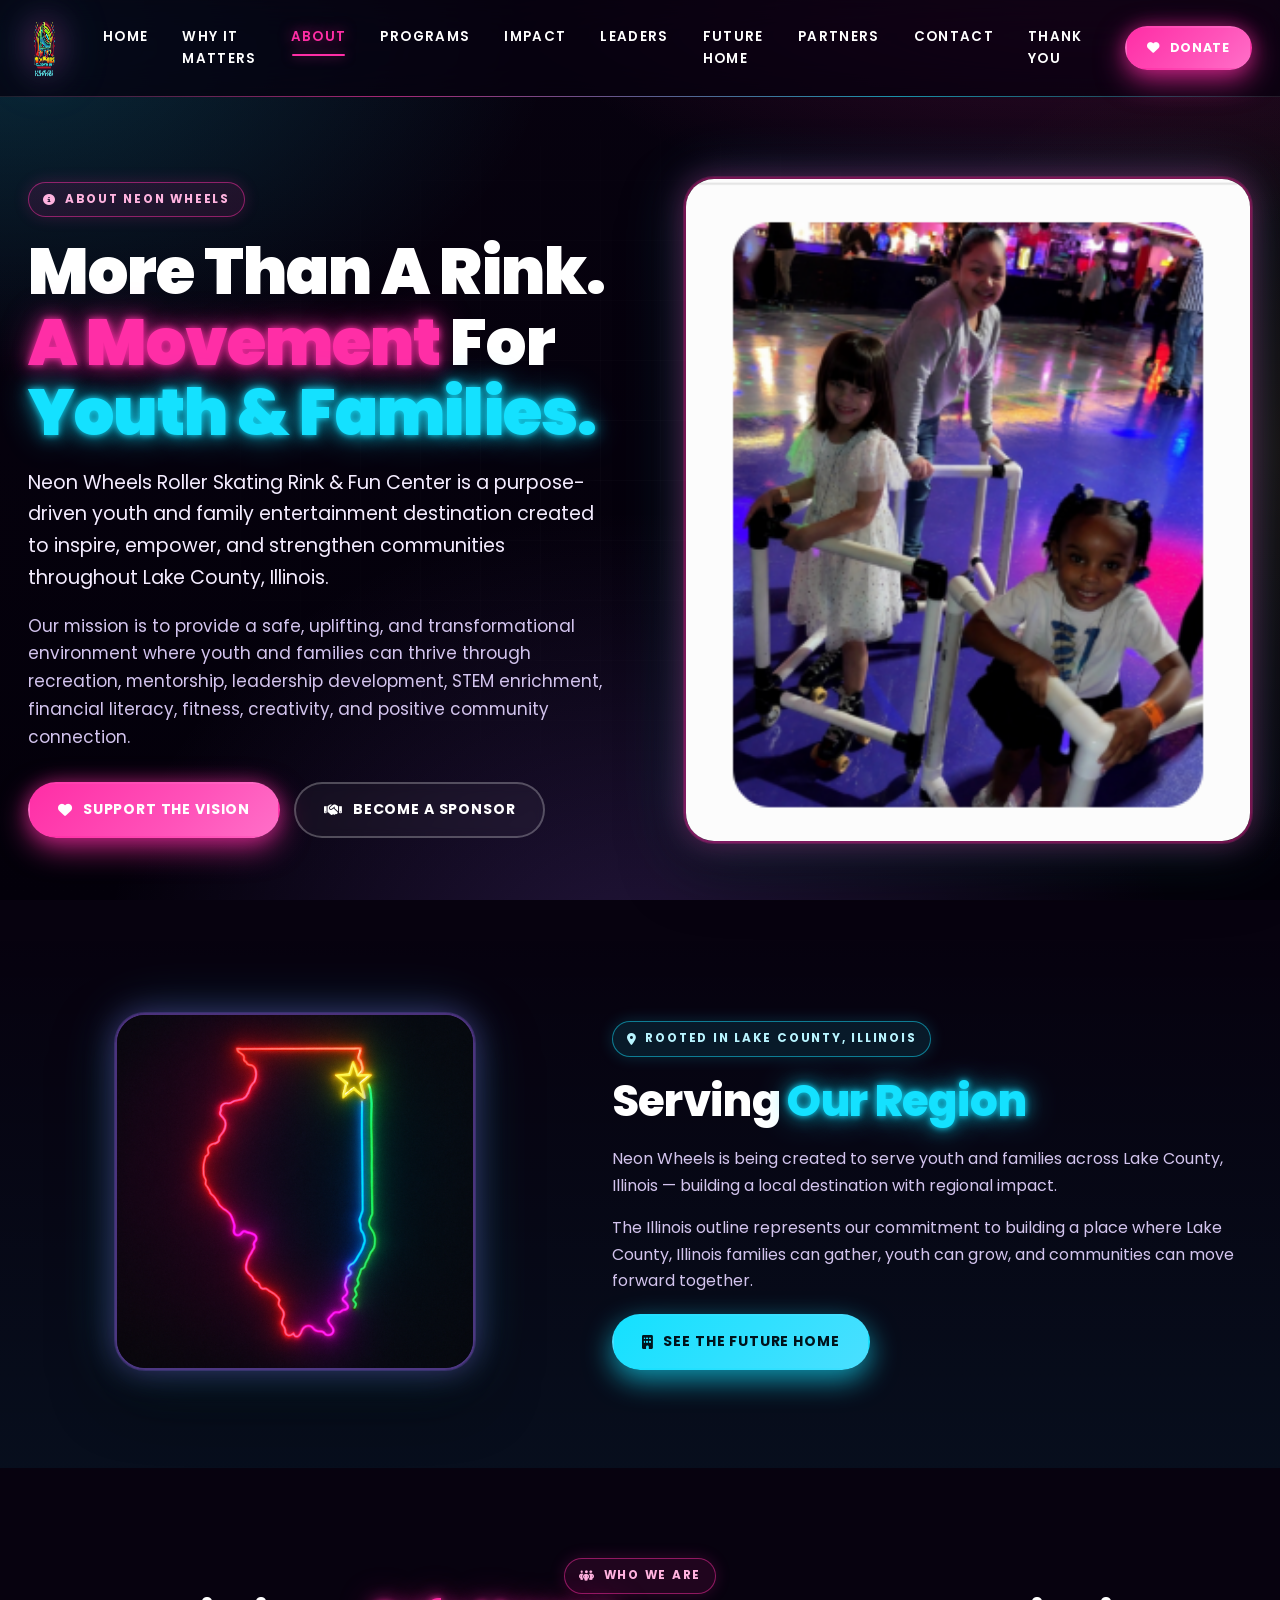
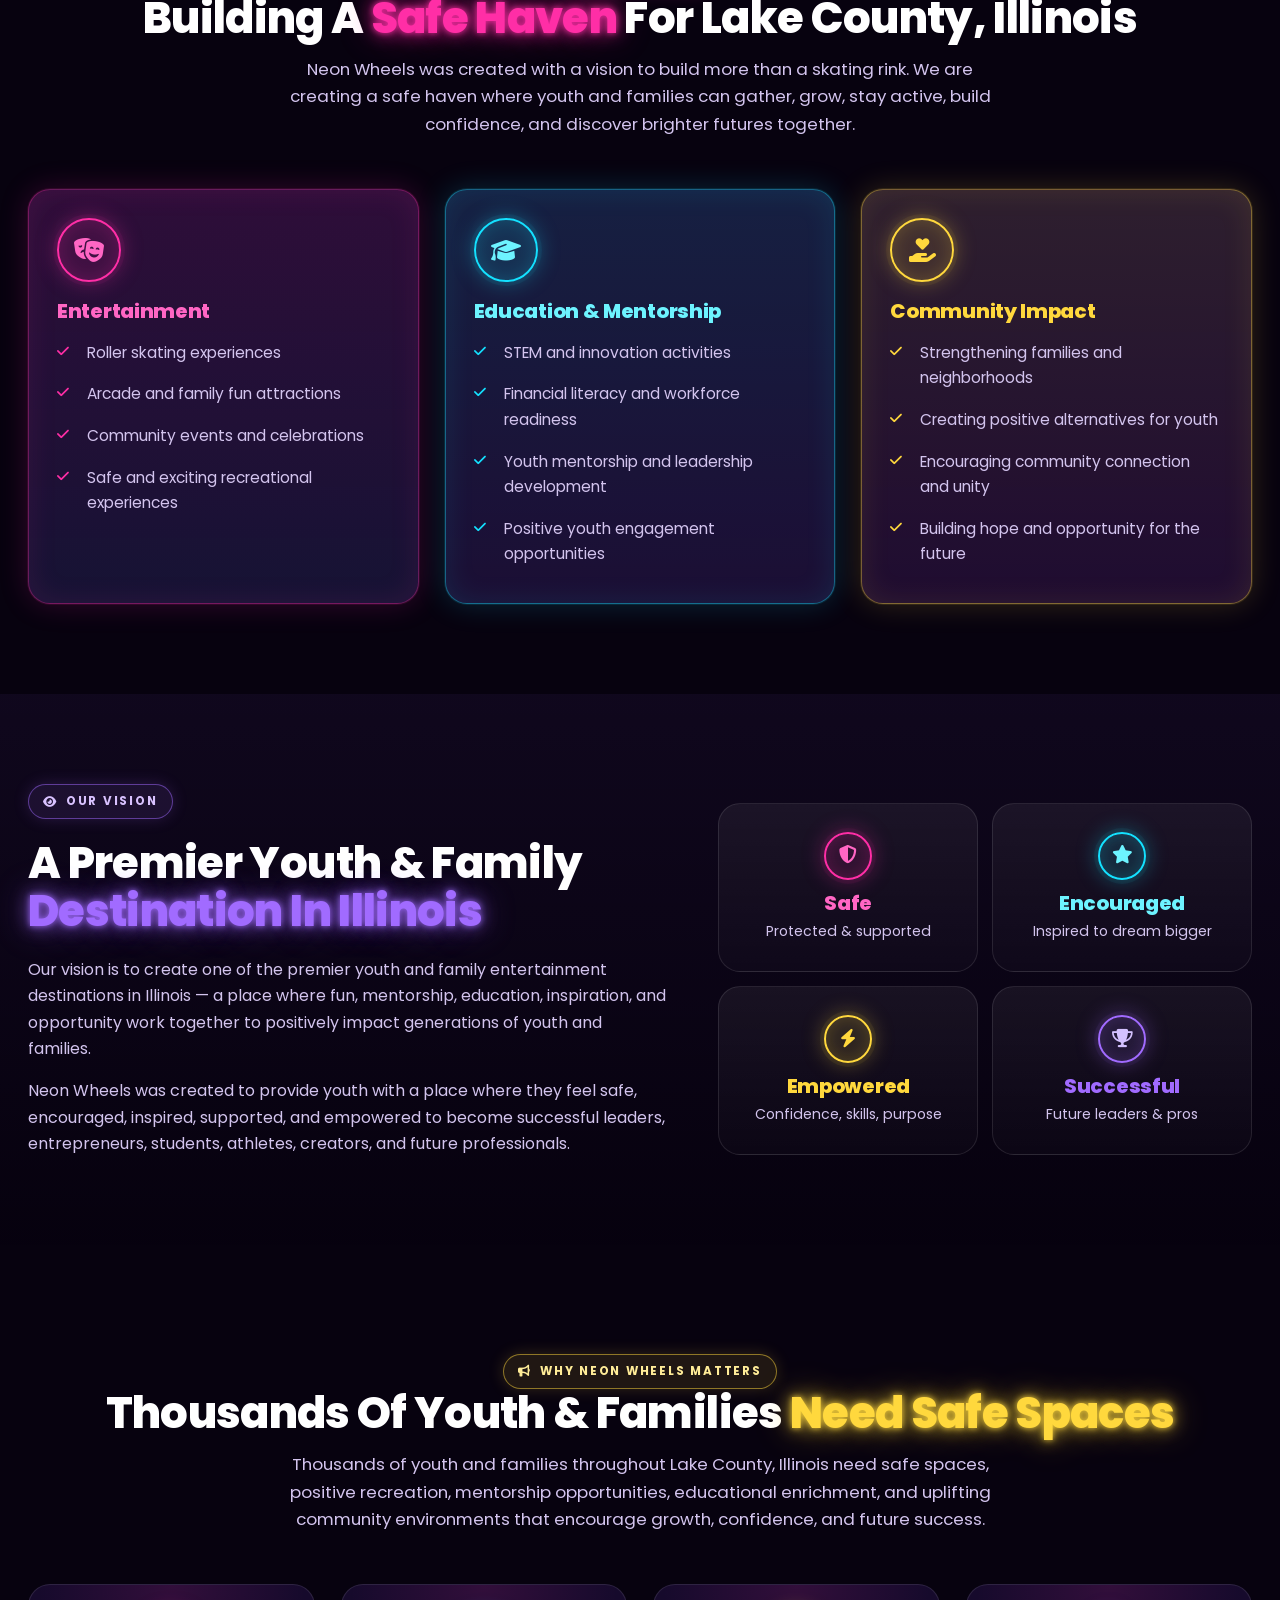
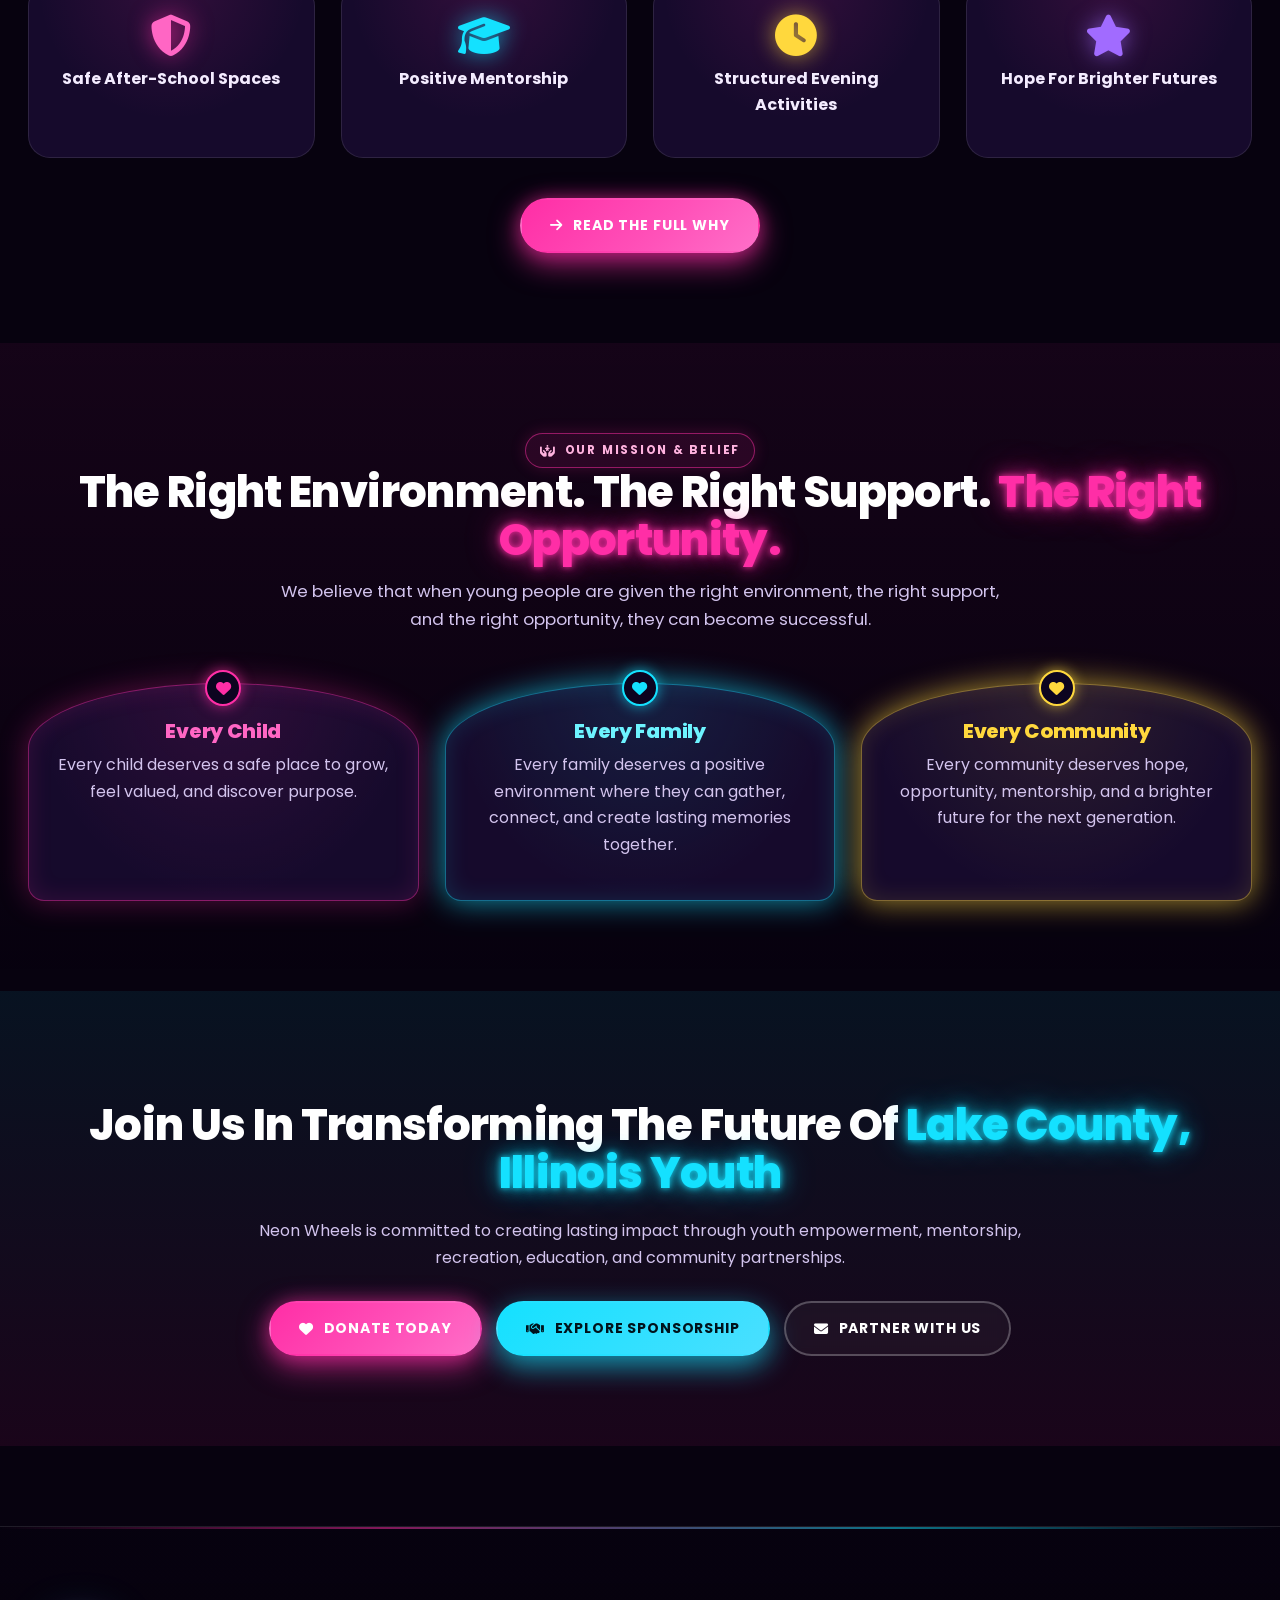
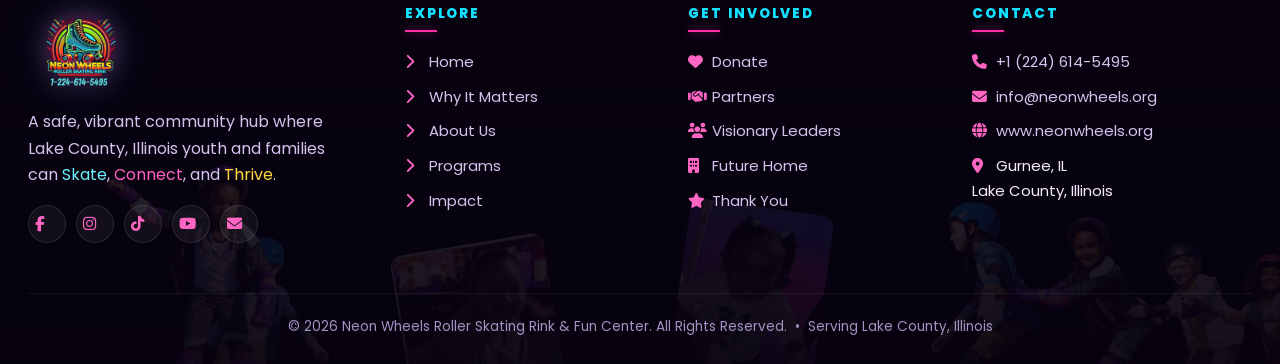
==== commit 01888b35: "Home hero redesign + remove 501(c)(3) Nonprofit branding Home hero: - New copy matching design: eyeb" ====
--- a/about.html
+++ b/about.html
@@ -228,9 +228,8 @@
 <!-- JOIN US CTA -->
 <section class="section" style="background: linear-gradient(180deg, rgba(20,225,255,0.08), rgba(255,46,166,0.08));">
   <div class="container t-center reveal">
-    <span class="badge badge-cyan"><i class="fa-solid fa-shield-halved"></i> 501(c)(3) Community Initiative</span>
     <h2 class="mt-2">Join Us In Transforming The Future Of <span class="neon-text-cyan">Lake County, Illinois Youth</span></h2>
-    <p style="max-width:780px; margin: 12px auto 0;">As a developing 501(c)(3) organization, Neon Wheels is committed to creating lasting impact through youth empowerment, mentorship, recreation, education, and community partnerships.</p>
+    <p style="max-width:780px; margin: 12px auto 0;">Neon Wheels is committed to creating lasting impact through youth empowerment, mentorship, recreation, education, and community partnerships.</p>
     <div class="cta-row mt-3" style="justify-content:center;">
       <a class="btn btn-pink" href="donate.html"><i class="fa-solid fa-heart"></i> Donate Today</a>
       <a class="btn btn-cyan" href="partners.html"><i class="fa-solid fa-handshake"></i> Explore Sponsorship</a>
@@ -281,13 +280,10 @@
           <li><i class="fa-solid fa-globe"></i><a href="https://www.neonwheels.org">www.neonwheels.org</a></li>
           <li><i class="fa-solid fa-location-dot"></i>Gurnee, IL<br>Lake County, Illinois</li>
         </ul>
-        <div style="margin-top:14px;">
-          <span class="badge badge-cyan"><i class="fa-solid fa-shield-halved"></i> 501(c)(3) Nonprofit</span>
-        </div>
       </div>
     </div>
     <div class="footer-copy">
-      © 2026 Neon Wheels Roller Skating Rink &amp; Fun Center. All Rights Reserved. &nbsp;•&nbsp; Serving Lake County, Illinois &nbsp;•&nbsp; All donations tax-deductible
+      © 2026 Neon Wheels Roller Skating Rink &amp; Fun Center. All Rights Reserved. &nbsp;•&nbsp; Serving Lake County, Illinois
     </div>
   </div>
 </footer>
--- a/assets/css/styles.css
+++ b/assets/css/styles.css
@@ -372,6 +372,26 @@
   border-color: rgba(255,46,166,0.45);
 }
 .btn-ghost-pink:hover { color: #fff; background: rgba(255,46,166,0.20); box-shadow: 0 0 22px var(--pink-glow); }
+
+/* Founding Partner — blue → purple → blue gradient */
+.btn-founding {
+  background: linear-gradient(135deg, #2b6bff 0%, #6a4dff 50%, #2b6bff 100%);
+  color: #fff;
+  box-shadow: 0 10px 30px rgba(106,77,255,0.5), 0 0 18px rgba(43,107,255,0.4);
+}
+.btn-founding:hover {
+  color: #fff;
+  box-shadow: 0 14px 36px rgba(106,77,255,0.7), 0 0 30px rgba(43,107,255,0.6);
+}
+
+/* Hero divider — short pink→cyan gradient line under the h1 */
+.neon-divider.hero-divider {
+  margin: 18px 0 22px;
+  max-width: 420px;
+  height: 3px;
+  background: linear-gradient(90deg, var(--pink) 0%, var(--purple) 50%, var(--cyan) 100%);
+  box-shadow: 0 0 14px rgba(255,46,166,0.5), 0 0 22px rgba(20,225,255,0.4);
+}
 
 .btn-sm { padding: 10px 20px; font-size: 0.78rem; }
 
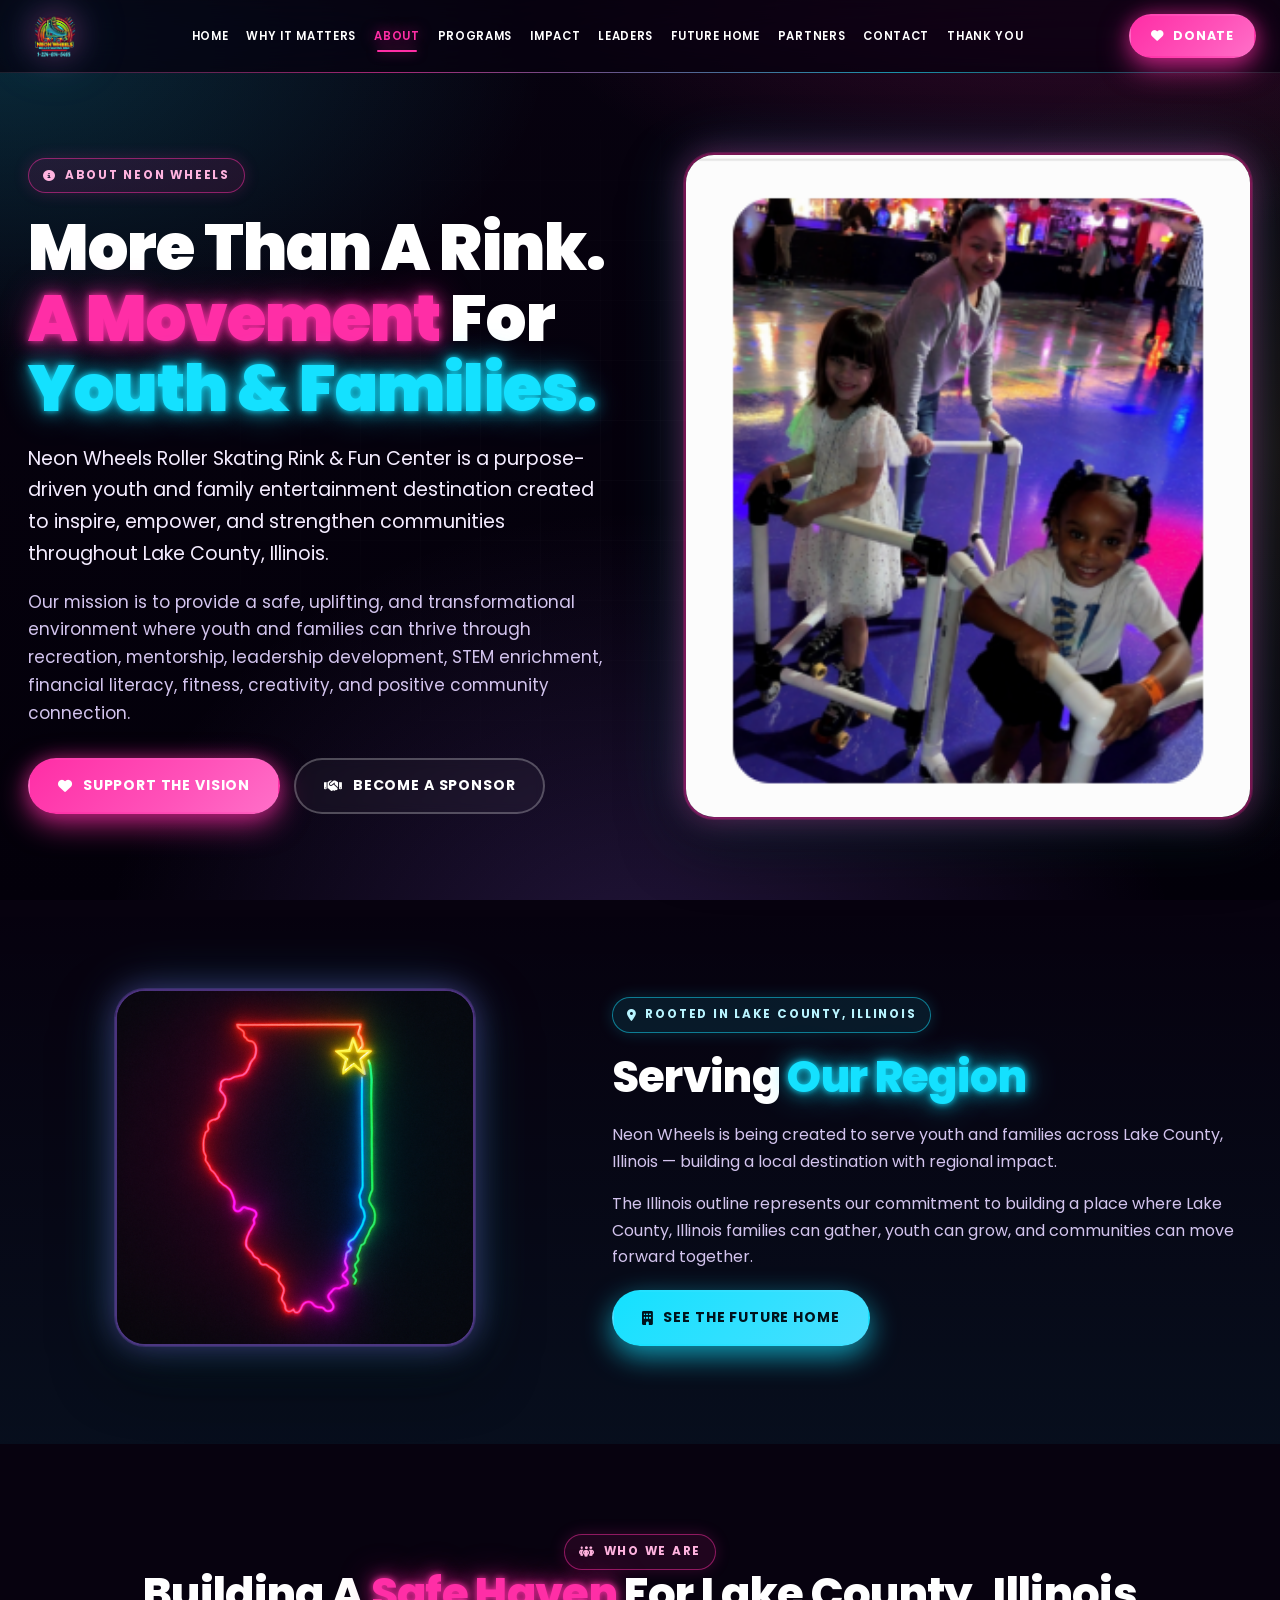
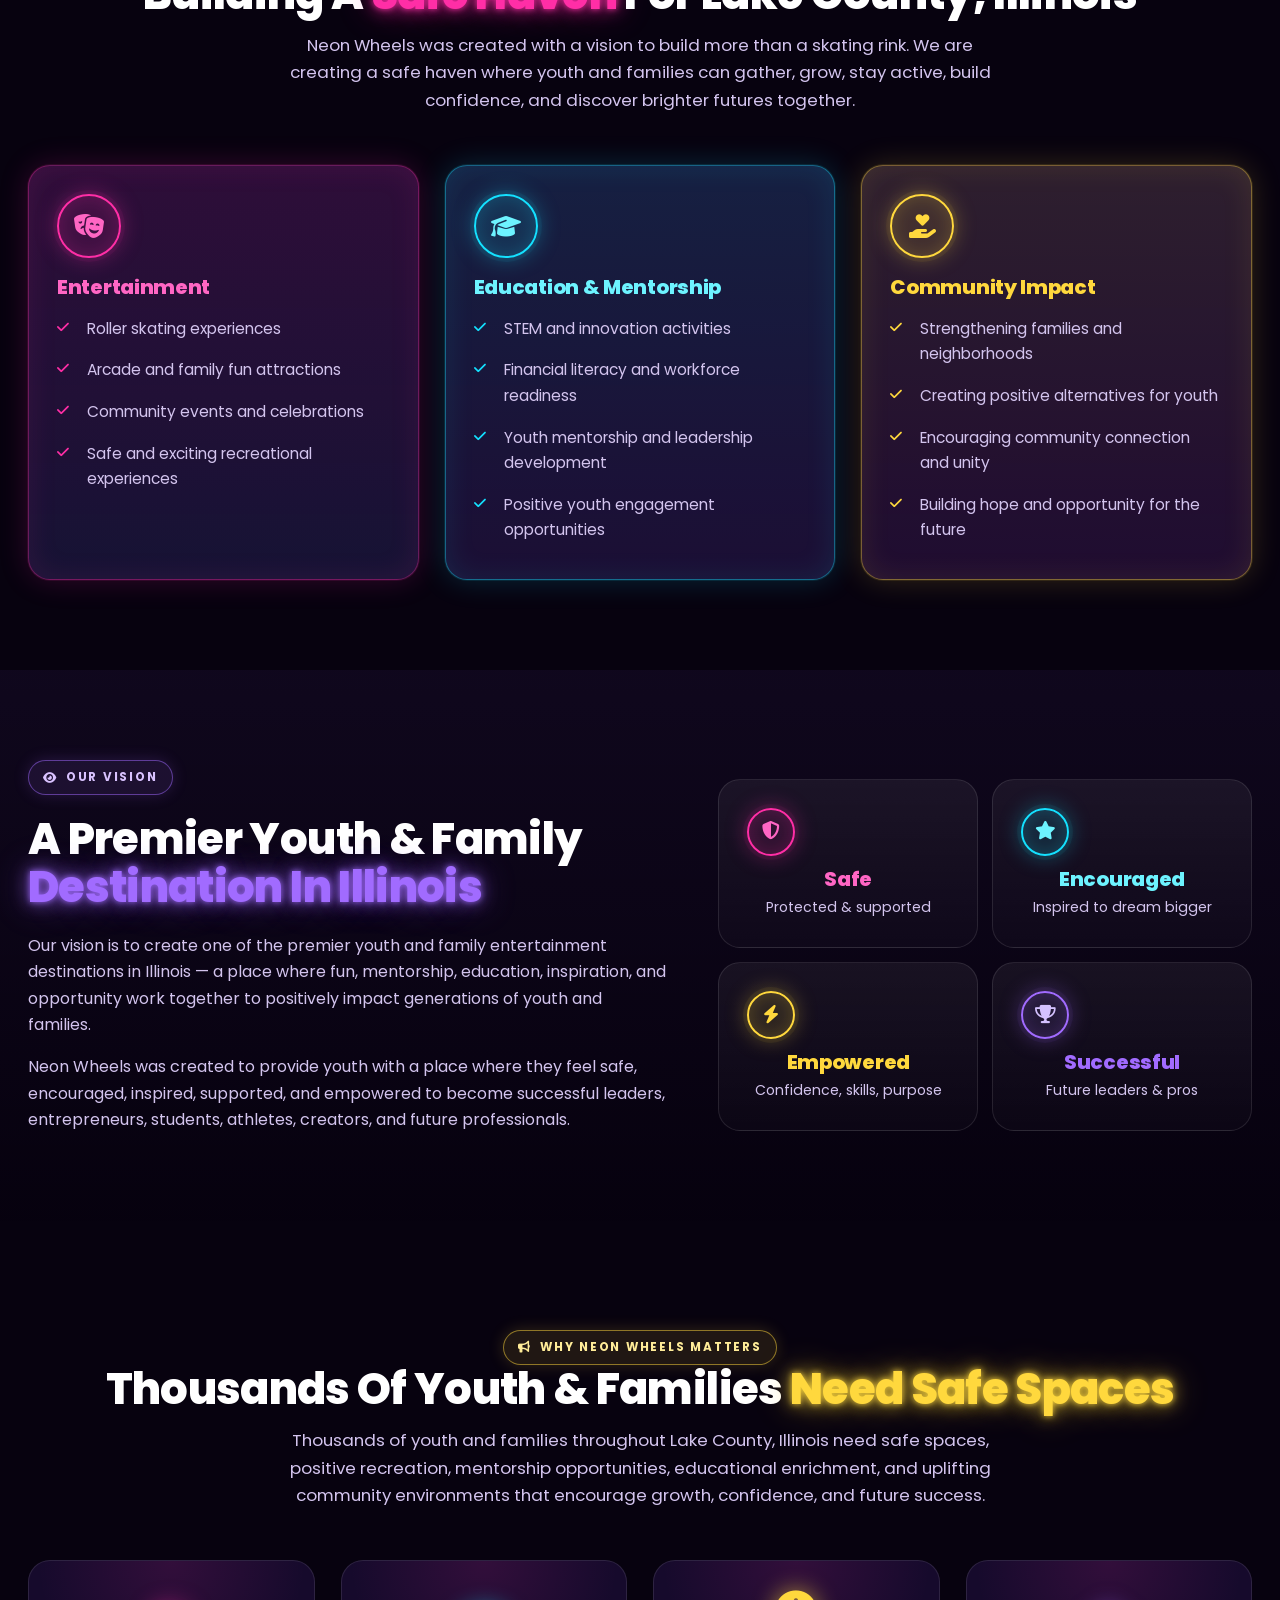
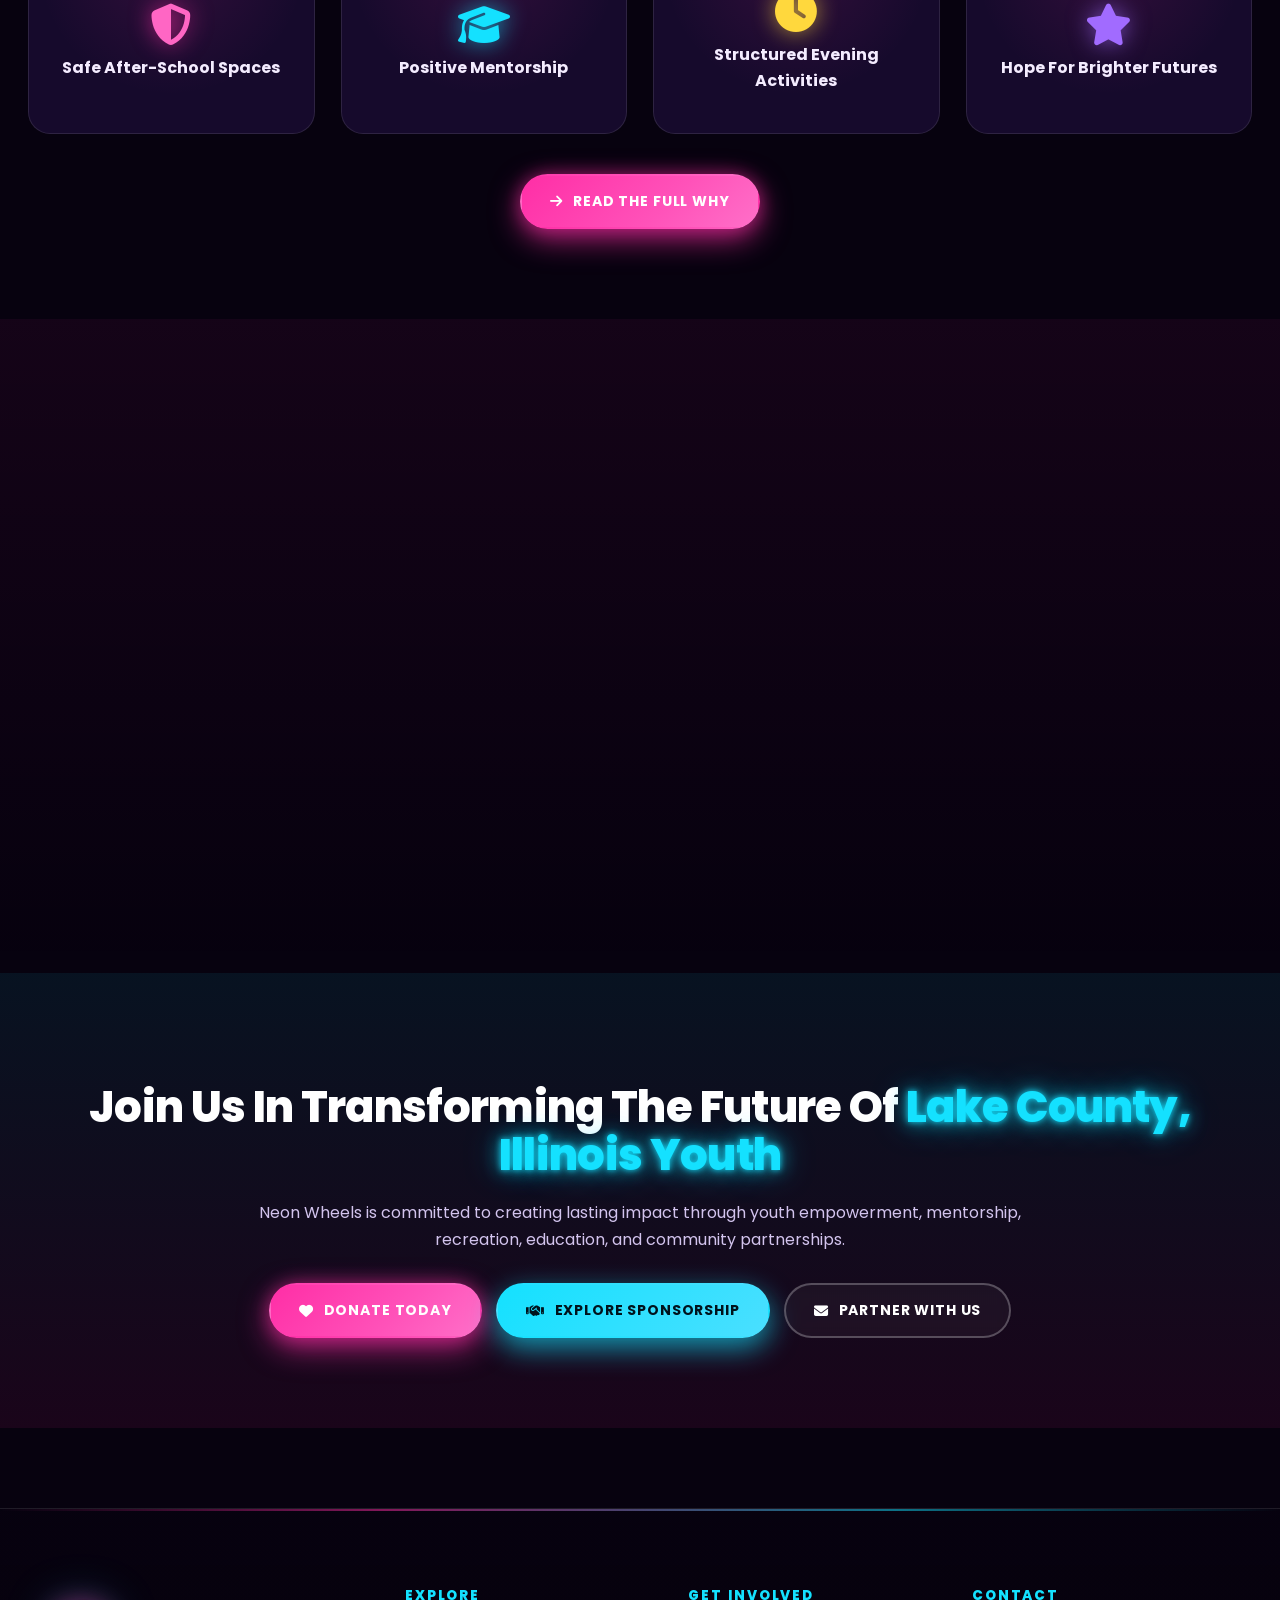
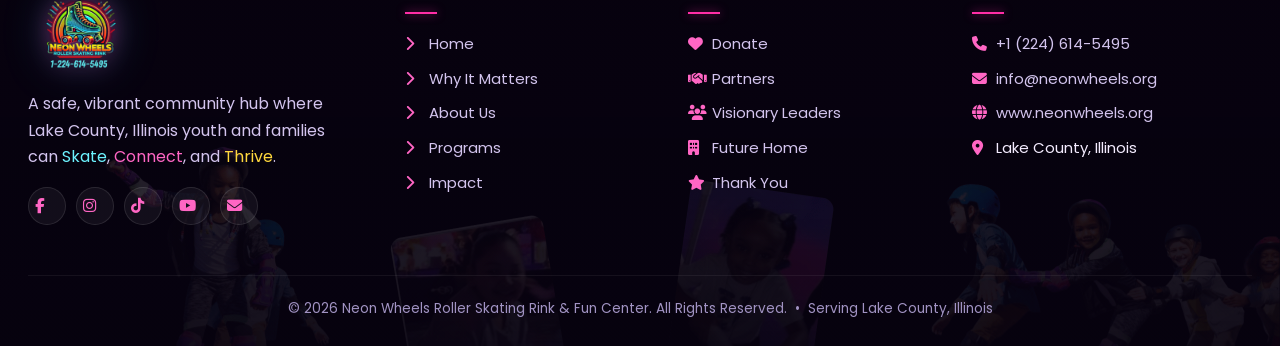
==== commit b2555255: "Lake County map + Future Home hero fix + Contact polish Future Home hero: - Remove SVG yellow-trapez" ====
--- a/about.html
+++ b/about.html
@@ -278,7 +278,7 @@
           <li><i class="fa-solid fa-phone"></i><a href="tel:+12246145495">+1 (224) 614-5495</a></li>
           <li><i class="fa-solid fa-envelope"></i><a href="mailto:info@neonwheels.org">info@neonwheels.org</a></li>
           <li><i class="fa-solid fa-globe"></i><a href="https://www.neonwheels.org">www.neonwheels.org</a></li>
-          <li><i class="fa-solid fa-location-dot"></i>Gurnee, IL<br>Lake County, Illinois</li>
+          <li><i class="fa-solid fa-location-dot"></i>Lake County, Illinois</li>
         </ul>
       </div>
     </div>
--- a/assets/css/styles.css
+++ b/assets/css/styles.css
@@ -178,12 +178,13 @@
 .section   { padding: 90px 0; position: relative; }
 .section-sm{ padding: 50px 0; position: relative; }
 
-.grid { display: grid; gap: 26px; }
+.grid { display: grid; gap: 26px; align-items: stretch; }
 .grid-2 { grid-template-columns: repeat(2, 1fr); }
 .grid-3 { grid-template-columns: repeat(3, 1fr); }
 .grid-4 { grid-template-columns: repeat(4, 1fr); }
 .grid-5 { grid-template-columns: repeat(5, 1fr); }
 .grid-6 { grid-template-columns: repeat(6, 1fr); }
+.grid > * { min-width: 0; }
 
 @media (max-width: 1100px) {
   .grid-5 { grid-template-columns: repeat(3, 1fr); }
@@ -248,12 +249,13 @@
 .nav-wrap {
   max-width: var(--max);
   margin: 0 auto;
-  padding: 12px 28px;
-  display: flex; align-items: center; justify-content: space-between; gap: 28px;
-}
-.logo-link { display: flex; align-items: center; }
+  padding: 10px 24px;
+  display: flex; align-items: center; justify-content: space-between; gap: 18px;
+}
+.logo-link { display: flex; align-items: center; flex-shrink: 0; }
 .logo-link img {
-  height: 72px; width: auto;
+  height: 58px; width: auto;
+  max-height: 58px;
   filter: drop-shadow(0 0 16px rgba(255,46,166,0.45)) drop-shadow(0 0 24px rgba(20,225,255,0.25));
   transition: filter .25s, transform .25s;
 }
@@ -262,18 +264,20 @@
   transform: scale(1.03);
 }
 .nav-menu {
-  display: flex; list-style: none; margin: 0; padding: 0; gap: 6px;
+  display: flex; list-style: none; margin: 0; padding: 0; gap: 2px;
+  flex-wrap: nowrap;
 }
 .nav-menu a {
   display: inline-block;
   color: #fff;
   font-weight: 600;
-  font-size: 0.84rem;
+  font-size: 0.76rem;
   text-transform: uppercase;
-  letter-spacing: 0.1em;
-  padding: 10px 14px;
+  letter-spacing: 0.08em;
+  padding: 9px 11px;
   border-radius: 999px;
   position: relative;
+  white-space: nowrap;
   transition: color .2s, background .2s;
 }
 .nav-menu a:hover {
@@ -303,7 +307,15 @@
   font-size: 1.1rem;
   cursor: pointer;
 }
-@media (max-width: 1100px) {
+/* Mid-desktop: tighten nav further so 10 items fit before hamburger kicks in */
+@media (max-width: 1380px) and (min-width: 1241px) {
+  .nav-menu { gap: 0; }
+  .nav-menu a { padding: 8px 9px; font-size: 0.72rem; letter-spacing: 0.06em; }
+  .nav-wrap { gap: 14px; }
+  .logo-link img { height: 52px; max-height: 52px; }
+}
+
+@media (max-width: 1240px) {
   .nav-menu { display: none; }
   .nav-toggle { display: inline-flex; }
   .nav-menu.open {
@@ -311,8 +323,15 @@
     position: absolute; top: 100%; left: 0; right: 0;
     background: rgba(7,2,15,0.98); padding: 18px 28px; gap: 6px;
     border-bottom: 1px solid var(--line);
-  }
-  .logo-link img { height: 56px; }
+    max-height: calc(100vh - 80px);
+    overflow-y: auto;
+  }
+  .nav-menu.open a {
+    font-size: 0.9rem;
+    padding: 12px 14px;
+    letter-spacing: 0.08em;
+  }
+  .logo-link img { height: 50px; max-height: 50px; }
 }
 
 /* -------- BUTTONS -------- */
@@ -393,6 +412,80 @@
   box-shadow: 0 0 14px rgba(255,46,166,0.5), 0 0 22px rgba(20,225,255,0.4);
 }
 
+/* =========== HERO BACKGROUND IMAGE (Home) =========== */
+.hero.hero-bg {
+  position: relative;
+  min-height: 720px;
+  padding: 90px 0 110px;
+  background:
+    linear-gradient(90deg, rgba(7,2,15,0.92) 0%, rgba(7,2,15,0.75) 45%, rgba(7,2,15,0.35) 100%),
+    url('../images/doc/home-hero.png') center/cover no-repeat;
+  overflow: hidden;
+}
+.hero.hero-bg::before {
+  content: "";
+  position: absolute;
+  inset: 0;
+  background:
+    radial-gradient(900px 500px at 0% 50%, rgba(255,46,166,0.18), transparent 60%),
+    radial-gradient(800px 500px at 100% 100%, rgba(20,225,255,0.18), transparent 60%);
+  pointer-events: none;
+  z-index: 0;
+}
+.hero.hero-bg::after {
+  content: "";
+  position: absolute;
+  left: 0; right: 0; bottom: -1px;
+  height: 120px;
+  background: linear-gradient(180deg, transparent, var(--bg) 90%);
+  pointer-events: none;
+  z-index: 1;
+}
+.hero.hero-bg .container { position: relative; z-index: 2; }
+.hero.hero-bg .hero-content {
+  max-width: 720px;
+  text-align: left;
+}
+.hero.hero-bg h1 {
+  font-size: clamp(2.4rem, 5vw, 4rem);
+  margin-bottom: 6px;
+  text-shadow: 0 4px 24px rgba(0,0,0,0.7);
+}
+.hero-subhead {
+  font-size: clamp(1.1rem, 2vw, 1.4rem);
+  font-weight: 600;
+  color: var(--text-soft);
+  margin: 0 0 4px;
+  letter-spacing: 0.02em;
+  text-shadow: 0 2px 16px rgba(0,0,0,0.7);
+}
+.hero.hero-bg .lead {
+  text-shadow: 0 2px 16px rgba(0,0,0,0.7);
+  max-width: 640px;
+}
+
+@media (max-width: 900px) {
+  .hero.hero-bg {
+    min-height: auto;
+    padding: 60px 0 80px;
+    background:
+      linear-gradient(180deg, rgba(7,2,15,0.55) 0%, rgba(7,2,15,0.92) 100%),
+      url('../images/doc/home-hero.png') center 25%/cover no-repeat;
+  }
+  .hero.hero-bg .hero-content {
+    text-align: center;
+    margin: 0 auto;
+  }
+  .hero.hero-bg .neon-divider.hero-divider {
+    margin-left: auto;
+    margin-right: auto;
+  }
+}
+
+@media (max-width: 480px) {
+  .hero.hero-bg { padding: 44px 0 64px; }
+}
+
 .btn-sm { padding: 10px 20px; font-size: 0.78rem; }
 
 /* -------- BADGES -------- */
@@ -417,6 +510,11 @@
   border: 1px solid var(--line);
   border-radius: var(--radius-lg);
   padding: 28px;
+  height: 100%;
+  display: flex;
+  flex-direction: column;
+  word-wrap: break-word;
+  overflow-wrap: anywhere;
   transition: transform .25s cubic-bezier(.16,1,.3,1), border-color .25s, box-shadow .25s;
 }
 .card:hover {
@@ -432,6 +530,9 @@
     var(--panel);
   border-radius: var(--radius-lg);
   padding: 28px;
+  height: 100%;
+  word-wrap: break-word;
+  overflow-wrap: anywhere;
   border: 1.5px solid rgba(255,46,166,0.35);
   box-shadow:
     inset 0 0 30px rgba(255,46,166,0.10),
@@ -579,8 +680,14 @@
   background: radial-gradient(ellipse at top, rgba(255,46,166,0.10), transparent 70%), var(--panel);
   border: 1.5px solid rgba(255,46,166,0.45);
   border-radius: 50% 50% 16px 16px / 30% 30% 16px 16px;
-  padding: 36px 28px 26px;
+  padding: 40px 28px 28px;
   text-align: center;
+  height: 100%;
+  display: flex;
+  flex-direction: column;
+  justify-content: center;
+  word-wrap: break-word;
+  overflow-wrap: anywhere;
   box-shadow:
     inset 0 0 25px rgba(255,46,166,0.14),
     0 0 30px rgba(255,46,166,0.30);
@@ -656,6 +763,12 @@
   text-align: center;
   position: relative;
   overflow: hidden;
+  height: 100%;
+  display: flex;
+  flex-direction: column;
+  justify-content: center;
+  word-wrap: break-word;
+  overflow-wrap: anywhere;
   transition: transform .25s, border-color .25s, box-shadow .25s;
 }
 .stat-card::before {
@@ -920,7 +1033,7 @@
 .pill.cyan { background: rgba(20,225,255,0.12); color: var(--cyan-soft); border-color: rgba(20,225,255,0.35); }
 .pill.yellow { background: rgba(255,216,61,0.12); color: var(--yellow); border-color: rgba(255,216,61,0.35); }
 
-/* -------- HOME PAGE LAND HERO (yellow trapezoid overlay) -------- */
+/* -------- LAND HERO SLIDESHOW (Future Home page) -------- */
 .land-hero {
   position: relative;
   border-radius: var(--radius-xl);
@@ -929,12 +1042,41 @@
   border: 2px solid rgba(255,46,166,0.30);
   box-shadow: 0 0 40px rgba(255,46,166,0.20), 0 25px 60px rgba(0,0,0,0.55);
 }
-.land-hero img { width: 100%; height: 100%; object-fit: cover; display: block; }
-.land-hero svg {
+.land-hero .hero-slide {
+  position: absolute;
+  inset: 0;
+  opacity: 0;
+  animation: 14s ease-in-out infinite;
+}
+.land-hero .hero-slide:nth-child(1) {
+  opacity: 1;
+  animation-name: heroSlideA;
+}
+.land-hero .hero-slide:nth-child(2) {
+  animation-name: heroSlideB;
+}
+@keyframes heroSlideA {
+  0%, 42% { opacity: 1; }
+  50%, 92% { opacity: 0; }
+  100% { opacity: 1; }
+}
+@keyframes heroSlideB {
+  0%, 42% { opacity: 0; }
+  50%, 92% { opacity: 1; }
+  100% { opacity: 0; }
+}
+/* Slide internals — scoped to .hero-slide so they fade with the slide */
+.land-hero .hero-slide img {
+  width: 100%; height: 100%;
+  object-fit: cover;
+  display: block;
+}
+.land-hero .hero-slide svg {
   position: absolute; inset: 0;
   width: 100%; height: 100%;
-}
-.land-hero .label {
+  pointer-events: none;
+}
+.land-hero .hero-slide .label {
   position: absolute;
   bottom: 22px; left: 50%; transform: translateX(-50%);
   background: rgba(7,2,15,0.85);
@@ -950,34 +1092,7 @@
   white-space: nowrap;
   z-index: 3;
 }
-
-/* slideshow slides inside .land-hero */
-.land-hero .hero-slide {
-  position: absolute;
-  inset: 0;
-  opacity: 0;
-  animation-duration: 14s;
-  animation-timing-function: ease-in-out;
-  animation-iteration-count: infinite;
-}
-.land-hero .hero-slide:nth-child(1) {
-  opacity: 1;
-  animation-name: heroSlideA;
-}
-.land-hero .hero-slide:nth-child(2) {
-  animation-name: heroSlideB;
-}
-@keyframes heroSlideA {
-  0%, 42% { opacity: 1; }
-  50%, 92% { opacity: 0; }
-  100% { opacity: 1; }
-}
-@keyframes heroSlideB {
-  0%, 42% { opacity: 0; }
-  50%, 92% { opacity: 1; }
-  100% { opacity: 0; }
-}
-.land-hero .label.cyan-label {
+.land-hero .hero-slide .label.cyan-label {
   border-color: var(--cyan);
   color: var(--cyan);
   box-shadow: 0 0 22px var(--cyan-glow);
@@ -1524,3 +1639,109 @@
 @media (max-width: 360px) {
   .hero h1 { font-size: 2.05rem !important; }
 }
+
+/* =============================================================
+   FINAL RESPONSIVE POLISH — global safety nets
+   ============================================================= */
+
+/* Long words / URLs / emails never break the layout */
+h1, h2, h3, h4, p, li, a, td, th {
+  word-wrap: break-word;
+  overflow-wrap: break-word;
+}
+
+/* Buttons in any cta-row never overflow */
+.cta-row {
+  flex-wrap: wrap;
+}
+.cta-row .btn { max-width: 100%; }
+
+/* Eyebrow on hero scales with viewport */
+.eyebrow {
+  font-size: clamp(0.7rem, 1.5vw, 0.85rem);
+}
+
+/* Hero subhead (Home page) scales nicely */
+.hero-subhead {
+  font-size: clamp(1rem, 2.3vw, 1.4rem);
+}
+
+/* Hero bg image — text needs the same centering/sizing treatment as other heroes on mobile */
+@media (max-width: 900px) {
+  .hero.hero-bg h1 {
+    font-size: clamp(2rem, 8vw, 3rem) !important;
+  }
+  .hero.hero-bg .hero-content { text-align: center; }
+  .hero.hero-bg .cta-row { justify-content: center; }
+}
+@media (max-width: 600px) {
+  .hero.hero-bg {
+    padding: 50px 0 70px;
+  }
+  .hero.hero-bg h1 {
+    font-size: clamp(1.8rem, 9vw, 2.4rem) !important;
+  }
+  .hero-subhead {
+    font-size: 1rem;
+  }
+  .hero.hero-bg .lead {
+    font-size: 0.95rem !important;
+  }
+}
+
+/* Stacked CTAs on mobile fill nicely */
+@media (max-width: 480px) {
+  .hero.hero-bg .cta-row .btn { width: 100%; justify-content: center; }
+}
+
+/* Tighter card padding on smallest screens to fit content */
+@media (max-width: 420px) {
+  .neon-card, .card { padding: 18px 16px; }
+  .stat-card { padding: 22px 14px; }
+  .heart-box { padding: 32px 18px 22px; }
+}
+
+/* Grid item base — prevent overflow when text is long */
+.grid > * {
+  min-width: 0;
+  max-width: 100%;
+}
+
+/* List items inside cards never overflow */
+.list-clean li {
+  word-wrap: break-word;
+  overflow-wrap: anywhere;
+}
+
+/* Footer email / link safety */
+.footer-grid a {
+  word-wrap: break-word;
+  overflow-wrap: anywhere;
+}
+
+/* Iframe / map safety */
+.map-frame iframe, iframe { max-width: 100%; }
+
+/* Image safety — never overflow parents */
+img { max-width: 100%; height: auto; }
+
+/* Section title constraints so headings don't get giant on tablet */
+@media (max-width: 1024px) {
+  .section-title h2 {
+    font-size: clamp(1.6rem, 4vw, 2.4rem);
+  }
+}
+
+/* Header CTA: keep visible at very small widths */
+@media (max-width: 480px) {
+  .site-header .btn { font-size: 0.7rem; padding: 7px 11px; }
+  .site-header .btn i { display: none; }
+  .nav-toggle { padding: 7px 10px; font-size: 0.95rem; }
+  .nav-wrap { gap: 8px; }
+}
+
+/* Heart-box specifically benefits from min-height for visual consistency */
+.heart-box { min-height: 180px; }
+@media (max-width: 768px) {
+  .heart-box { min-height: 0; }
+}
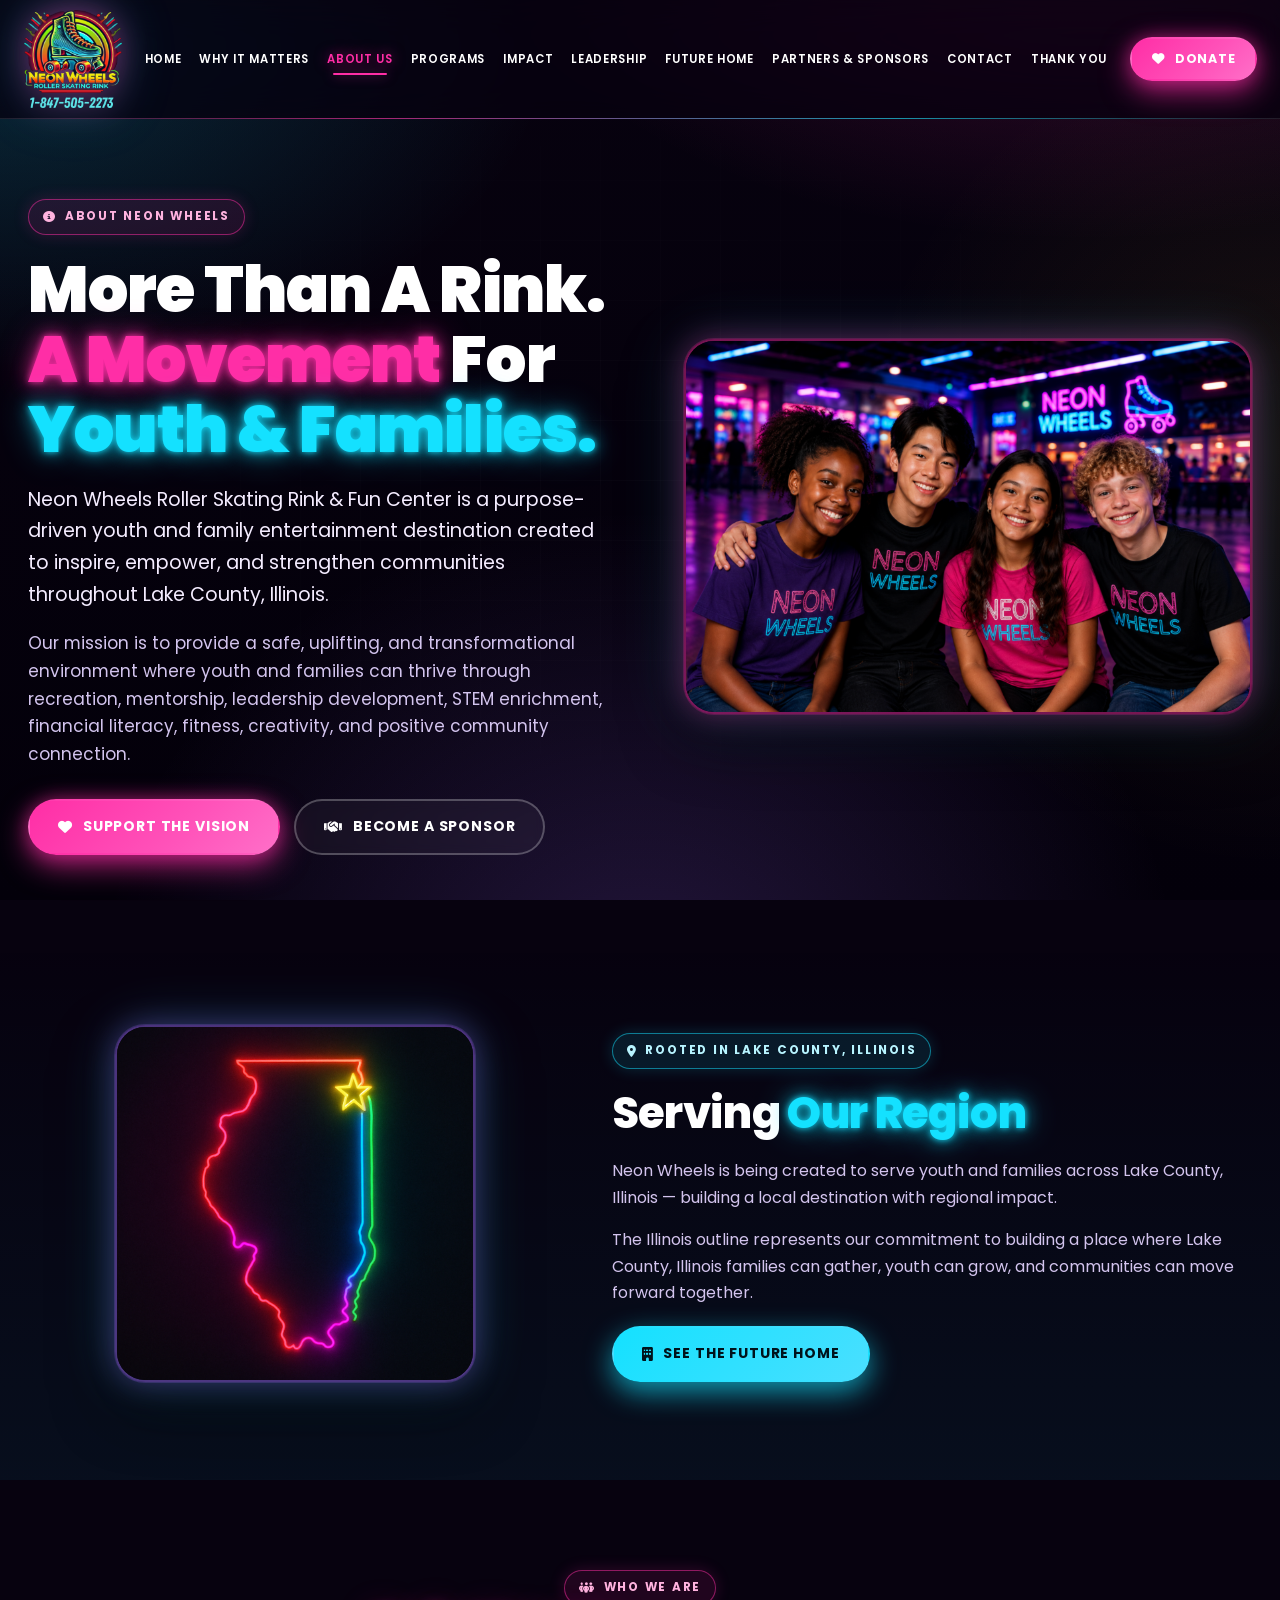
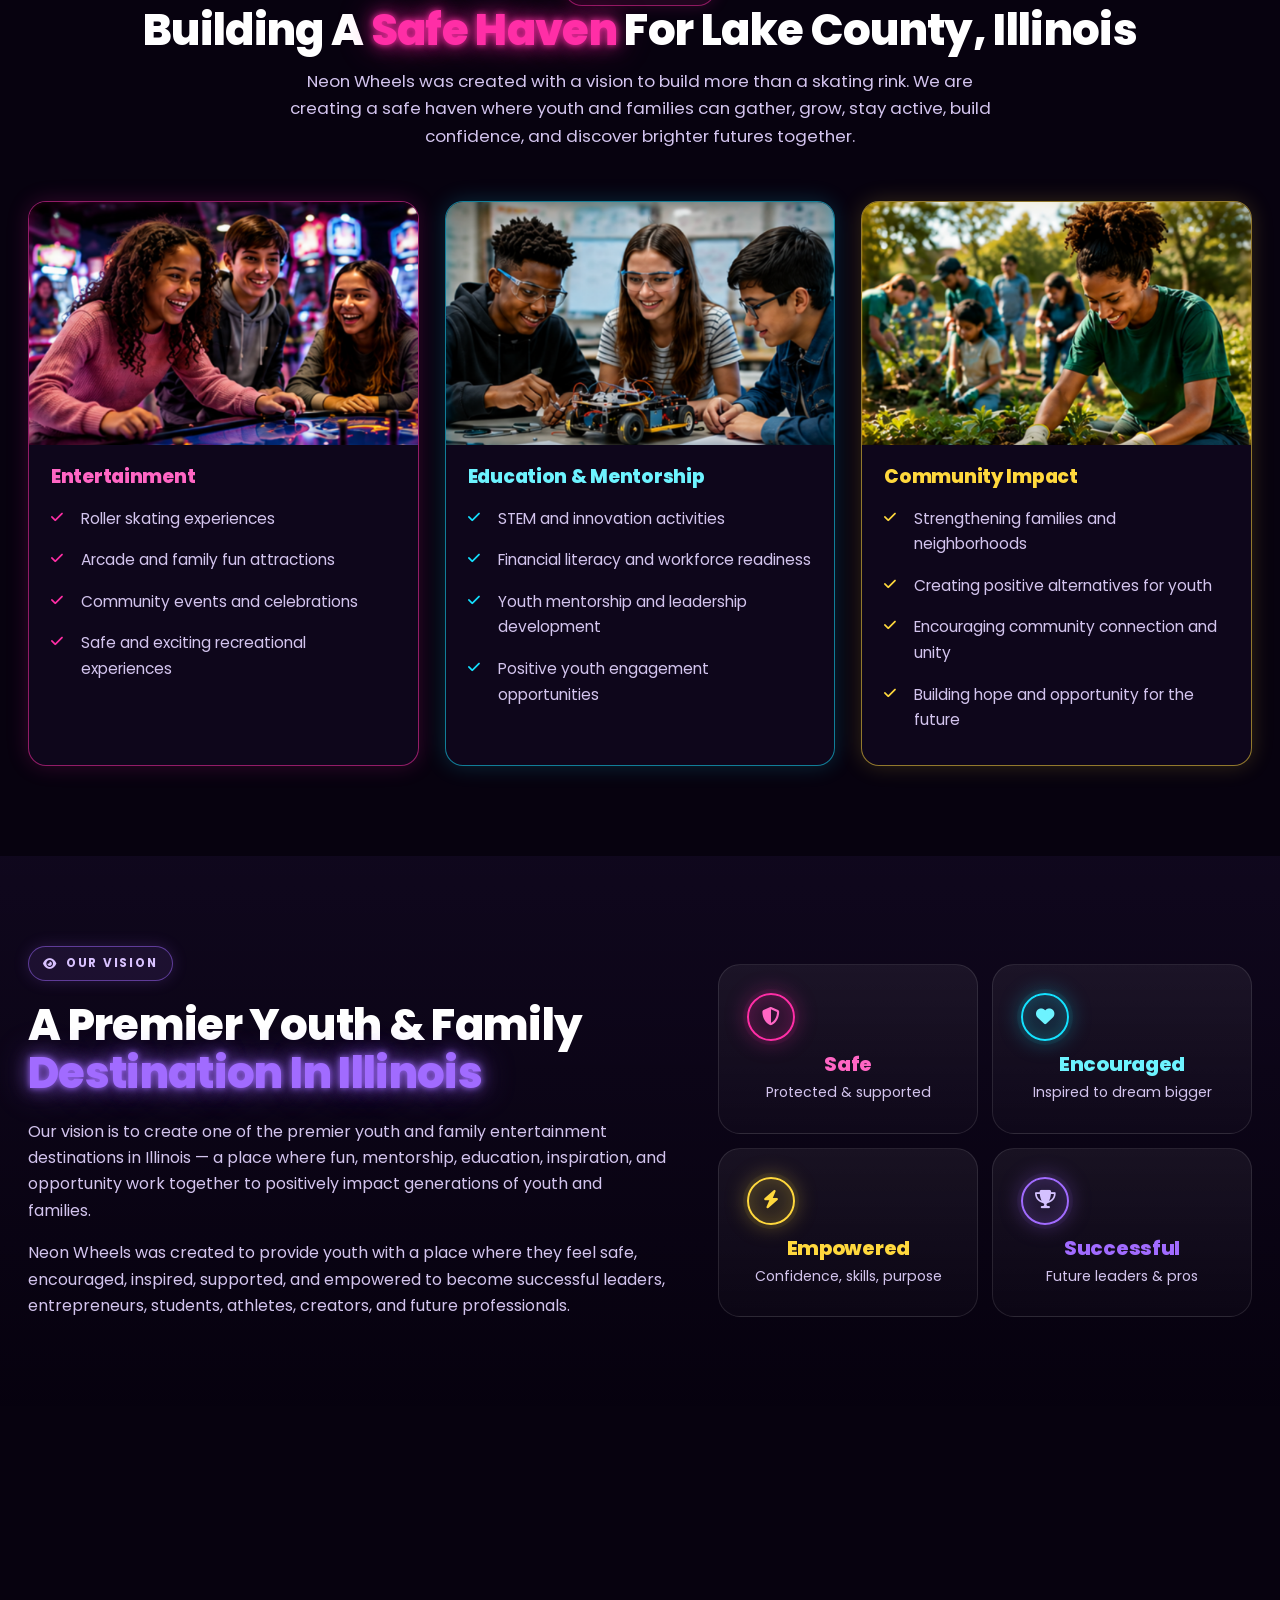
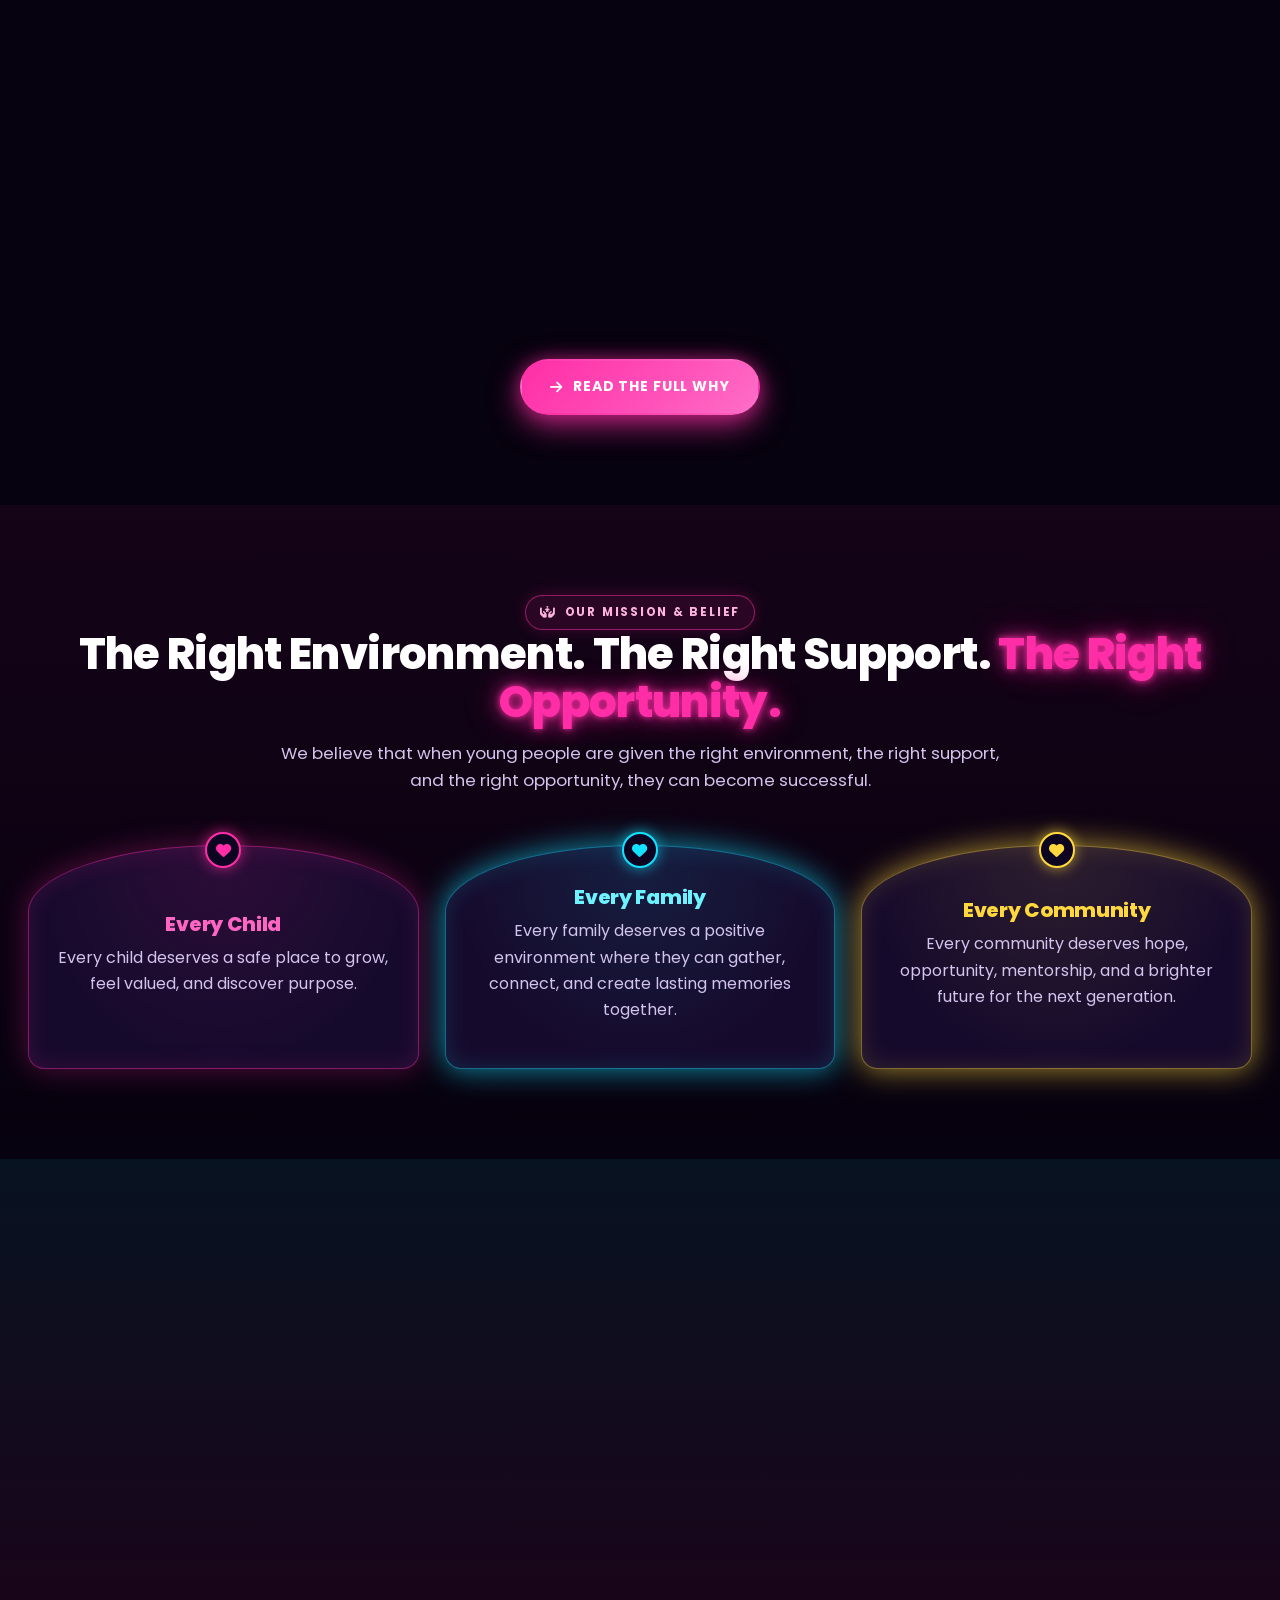
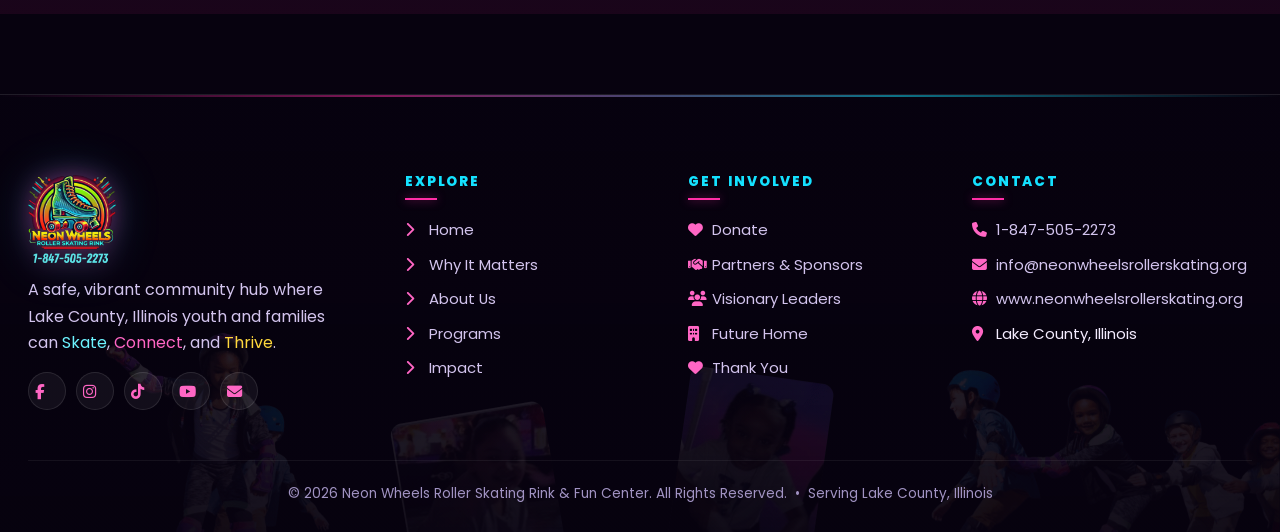
==== commit 61b5a842: "Fix image fit & framing across site - Home hero: reposition background (center 22%) so faces are no " ====
--- a/about.html
+++ b/about.html
@@ -21,12 +21,12 @@
     <ul class="nav-menu" id="nav">
       <li><a href="index.html">Home</a></li>
       <li><a href="why-neon-wheels-matters.html">Why It Matters</a></li>
-      <li><a href="about.html" class="active">About</a></li>
+      <li><a href="about.html" class="active">About Us</a></li>
       <li><a href="programs.html">Programs</a></li>
       <li><a href="impact.html">Impact</a></li>
-      <li><a href="leadership.html">Leaders</a></li>
+      <li><a href="leadership.html">Leadership</a></li>
       <li><a href="future-home.html">Future Home</a></li>
-      <li><a href="partners.html">Partners</a></li>
+      <li><a href="partners.html">Partners &amp; Sponsors</a></li>
       <li><a href="contact.html">Contact</a></li>
       <li><a href="thank-you.html">Thank You</a></li>
     </ul>
@@ -50,7 +50,7 @@
       </div>
       <div class="reveal">
         <div class="neon-frame pink">
-          <img src="assets/images/doc/about-kids.png" alt="Three young kids enjoying a skating session at Neon Wheels — youth, joy, and a safe place to belong">
+          <img src="assets/images/about-hero.png" alt="Four young teens in Neon Wheels shirts smiling together at the rink">
         </div>
       </div>
     </div>
@@ -90,37 +90,49 @@
 
     <div class="grid grid-3">
 
-      <div class="neon-card reveal">
-        <span class="icon-badge"><i class="fa-solid fa-masks-theater"></i></span>
-        <h3 class="t-pink">Entertainment</h3>
-        <ul class="list-clean">
-          <li>Roller skating experiences</li>
-          <li>Arcade and family fun attractions</li>
-          <li>Community events and celebrations</li>
-          <li>Safe and exciting recreational experiences</li>
-        </ul>
-      </div>
-
-      <div class="neon-card cyan reveal">
-        <span class="icon-badge cyan"><i class="fa-solid fa-graduation-cap"></i></span>
-        <h3 class="t-cyan">Education &amp; Mentorship</h3>
-        <ul class="list-clean cyan">
-          <li>STEM and innovation activities</li>
-          <li>Financial literacy and workforce readiness</li>
-          <li>Youth mentorship and leadership development</li>
-          <li>Positive youth engagement opportunities</li>
-        </ul>
-      </div>
-
-      <div class="neon-card yellow reveal">
-        <span class="icon-badge yellow"><i class="fa-solid fa-hand-holding-heart"></i></span>
-        <h3 class="t-yellow">Community Impact</h3>
-        <ul class="list-clean yellow">
-          <li>Strengthening families and neighborhoods</li>
-          <li>Creating positive alternatives for youth</li>
-          <li>Encouraging community connection and unity</li>
-          <li>Building hope and opportunity for the future</li>
-        </ul>
+      <div class="photo-card pink reveal">
+        <div class="pc-media">
+          <img src="assets/images/about-entertainment.png" alt="Kids laughing at an arcade game">
+        </div>
+        <div class="pc-body">
+          <h3 class="t-pink">Entertainment</h3>
+          <ul class="list-clean">
+            <li>Roller skating experiences</li>
+            <li>Arcade and family fun attractions</li>
+            <li>Community events and celebrations</li>
+            <li>Safe and exciting recreational experiences</li>
+          </ul>
+        </div>
+      </div>
+
+      <div class="photo-card cyan reveal">
+        <div class="pc-media">
+          <img src="assets/images/about-education.png" alt="Students learning to build a STEM robotics project together">
+        </div>
+        <div class="pc-body">
+          <h3 class="t-cyan">Education &amp; Mentorship</h3>
+          <ul class="list-clean cyan">
+            <li>STEM and innovation activities</li>
+            <li>Financial literacy and workforce readiness</li>
+            <li>Youth mentorship and leadership development</li>
+            <li>Positive youth engagement opportunities</li>
+          </ul>
+        </div>
+      </div>
+
+      <div class="photo-card yellow reveal">
+        <div class="pc-media">
+          <img src="assets/images/about-community.png" alt="Volunteers planting trees together at a community event">
+        </div>
+        <div class="pc-body">
+          <h3 class="t-yellow">Community Impact</h3>
+          <ul class="list-clean yellow">
+            <li>Strengthening families and neighborhoods</li>
+            <li>Creating positive alternatives for youth</li>
+            <li>Encouraging community connection and unity</li>
+            <li>Building hope and opportunity for the future</li>
+          </ul>
+        </div>
       </div>
 
     </div>
@@ -145,7 +157,7 @@
             <p style="font-size:0.88rem; margin:6px 0 0;">Protected &amp; supported</p>
           </div>
           <div class="card t-center">
-            <span class="icon-badge cyan sm"><i class="fa-solid fa-star"></i></span>
+            <span class="icon-badge cyan sm"><i class="fa-solid fa-heart"></i></span>
             <h3 class="t-cyan" style="margin:0;">Encouraged</h3>
             <p style="font-size:0.88rem; margin:6px 0 0;">Inspired to dream bigger</p>
           </div>
@@ -188,7 +200,7 @@
         <div class="stat-label">Structured Evening Activities</div>
       </div>
       <div class="stat-card reveal">
-        <div class="stat-num purple"><i class="fa-solid fa-star"></i></div>
+        <div class="stat-num purple"><i class="fa-solid fa-heart"></i></div>
         <div class="stat-label">Hope For Brighter Futures</div>
       </div>
     </div>
@@ -266,18 +278,18 @@
         <h4>Get Involved</h4>
         <ul>
           <li><a href="donate.html"><i class="fa-solid fa-heart"></i>Donate</a></li>
-          <li><a href="partners.html"><i class="fa-solid fa-handshake"></i>Partners</a></li>
+          <li><a href="partners.html"><i class="fa-solid fa-handshake"></i>Partners &amp; Sponsors</a></li>
           <li><a href="leadership.html"><i class="fa-solid fa-users"></i>Visionary Leaders</a></li>
           <li><a href="future-home.html"><i class="fa-solid fa-building"></i>Future Home</a></li>
-          <li><a href="thank-you.html"><i class="fa-solid fa-star"></i>Thank You</a></li>
+          <li><a href="thank-you.html"><i class="fa-solid fa-heart"></i>Thank You</a></li>
         </ul>
       </div>
       <div>
         <h4>Contact</h4>
         <ul>
-          <li><i class="fa-solid fa-phone"></i><a href="tel:+12246145495">+1 (224) 614-5495</a></li>
-          <li><i class="fa-solid fa-envelope"></i><a href="mailto:info@neonwheels.org">info@neonwheels.org</a></li>
-          <li><i class="fa-solid fa-globe"></i><a href="https://www.neonwheels.org">www.neonwheels.org</a></li>
+          <li><i class="fa-solid fa-phone"></i><a href="tel:+18475052273">1-847-505-2273</a></li>
+          <li><i class="fa-solid fa-envelope"></i><a href="mailto:info@neonwheelsrollerskating.org">info@neonwheelsrollerskating.org</a></li>
+          <li><i class="fa-solid fa-globe"></i><a href="https://www.neonwheelsrollerskating.org">www.neonwheelsrollerskating.org</a></li>
           <li><i class="fa-solid fa-location-dot"></i>Lake County, Illinois</li>
         </ul>
       </div>
--- a/assets/css/styles.css
+++ b/assets/css/styles.css
@@ -254,8 +254,8 @@
 }
 .logo-link { display: flex; align-items: center; flex-shrink: 0; }
 .logo-link img {
-  height: 58px; width: auto;
-  max-height: 58px;
+  height: 116px; width: auto;
+  max-height: 116px;
   filter: drop-shadow(0 0 16px rgba(255,46,166,0.45)) drop-shadow(0 0 24px rgba(20,225,255,0.25));
   transition: filter .25s, transform .25s;
 }
@@ -312,7 +312,7 @@
   .nav-menu { gap: 0; }
   .nav-menu a { padding: 8px 9px; font-size: 0.72rem; letter-spacing: 0.06em; }
   .nav-wrap { gap: 14px; }
-  .logo-link img { height: 52px; max-height: 52px; }
+  .logo-link img { height: 98px; max-height: 98px; }
 }
 
 @media (max-width: 1240px) {
@@ -331,7 +331,7 @@
     padding: 12px 14px;
     letter-spacing: 0.08em;
   }
-  .logo-link img { height: 50px; max-height: 50px; }
+  .logo-link img { height: 92px; max-height: 92px; }
 }
 
 /* -------- BUTTONS -------- */
@@ -419,7 +419,7 @@
   padding: 90px 0 110px;
   background:
     linear-gradient(90deg, rgba(7,2,15,0.92) 0%, rgba(7,2,15,0.75) 45%, rgba(7,2,15,0.35) 100%),
-    url('../images/doc/home-hero.png') center/cover no-repeat;
+    url('../images/doc/home-hero.png') center 22%/cover no-repeat;
   overflow: hidden;
 }
 .hero.hero-bg::before {
@@ -1200,7 +1200,7 @@
   .hero-grid { gap: 30px; }
   .section-title { margin-bottom: 32px; }
   .nav-wrap { padding: 10px 16px; gap: 12px; }
-  .logo-link img { height: 48px; }
+  .logo-link img { height: 82px; }
   .btn { padding: 12px 22px; font-size: 0.8rem; }
   .btn-sm { padding: 9px 16px; font-size: 0.7rem; }
   .footer-logo img { height: 70px; }
@@ -1282,7 +1282,7 @@
 
   /* --- HEADER --- */
   .nav-wrap { padding: 10px 14px; gap: 8px; }
-  .logo-link img { height: 46px !important; }
+  .logo-link img { height: 76px !important; }
   .site-header .btn { padding: 9px 14px; font-size: 0.7rem; }
   .nav-toggle { padding: 8px 11px; font-size: 1rem; }
 
@@ -1489,7 +1489,7 @@
   .btn-sm { padding: 8px 12px; font-size: 0.66rem; }
 
   /* Logo and nav further shrink */
-  .logo-link img { height: 40px !important; }
+  .logo-link img { height: 64px !important; }
   .site-header .btn { padding: 7px 11px; font-size: 0.62rem; }
   .nav-wrap { padding: 8px 12px; gap: 6px; }
 
@@ -1745,3 +1745,154 @@
 @media (max-width: 768px) {
   .heart-box { min-height: 0; }
 }
+
+/* ============= CAPITAL CAMPAIGN BANNER (Home, Top of page) ============= */
+.capital-campaign-banner {
+  padding: 22px 0 6px;
+  text-align: center;
+}
+.capital-campaign-banner .cc-band {
+  display: inline-flex; align-items: center; gap: 16px;
+  padding: 14px 30px;
+  background: linear-gradient(90deg, rgba(255,46,166,0.18), rgba(20,225,255,0.18), rgba(255,216,61,0.18));
+  border-radius: 999px;
+  border: 1px solid rgba(255,216,61,0.55);
+  box-shadow: 0 0 28px rgba(255,216,61,0.35), inset 0 0 16px rgba(20,225,255,0.18);
+  flex-wrap: wrap; justify-content: center;
+}
+.capital-campaign-banner .cc-title {
+  font-weight: 900; letter-spacing: 0.12em;
+  font-size: clamp(0.95rem, 2.2vw, 1.45rem);
+  color: var(--yellow);
+  text-shadow: 0 0 12px rgba(255,216,61,0.55);
+}
+.capital-campaign-banner .cc-spark {
+  color: var(--yellow); font-size: 1rem;
+  text-shadow: 0 0 10px rgba(255,216,61,0.7);
+}
+.capital-campaign-banner .cc-sub {
+  margin: 12px 0 0;
+  color: rgba(255,255,255,0.78);
+  font-weight: 500; letter-spacing: 0.18em; text-transform: uppercase;
+  font-size: 0.78rem;
+}
+
+/* ============= NEW CARD STYLE: photo-top neon card (Home + grid pages) ============= */
+.photo-card {
+  position: relative;
+  display: flex; flex-direction: column;
+  background: rgba(18,8,32,0.75);
+  border-radius: 18px;
+  border: 1px solid rgba(255,255,255,0.10);
+  overflow: hidden;
+  text-decoration: none; color: inherit;
+  transition: transform .25s, box-shadow .25s, border-color .25s;
+}
+.photo-card:hover { transform: translateY(-4px); }
+.photo-card .pc-media {
+  position: relative;
+  aspect-ratio: 16 / 10;
+  overflow: hidden;
+  background: #0a0414;
+}
+.photo-card .pc-media img {
+  width: 100%; height: 100%; object-fit: cover;
+  display: block;
+  transition: transform .4s;
+}
+.photo-card:hover .pc-media img { transform: scale(1.04); }
+.photo-card .pc-icon {
+  position: absolute; top: 14px; left: 14px;
+  width: 44px; height: 44px; border-radius: 50%;
+  display: inline-flex; align-items: center; justify-content: center;
+  background: rgba(10,4,20,0.85);
+  font-size: 1.1rem;
+  z-index: 2;
+}
+.photo-card .pc-body {
+  padding: 22px 22px 24px;
+}
+.photo-card h3 {
+  margin: 0 0 10px;
+  font-weight: 800;
+  font-size: 1.18rem;
+}
+.photo-card p {
+  margin: 0;
+  color: rgba(255,255,255,0.75);
+  font-size: 0.95rem; line-height: 1.55;
+}
+/* Color variants — borders + icon glow */
+.photo-card.pink  { border-color: rgba(255,46,166,0.55); box-shadow: 0 0 22px rgba(255,46,166,0.18); }
+.photo-card.cyan  { border-color: rgba(20,225,255,0.55); box-shadow: 0 0 22px rgba(20,225,255,0.18); }
+.photo-card.yellow{ border-color: rgba(255,216,61,0.55); box-shadow: 0 0 22px rgba(255,216,61,0.18); }
+.photo-card.green { border-color: rgba(77,255,176,0.55); box-shadow: 0 0 22px rgba(77,255,176,0.18); }
+.photo-card.purple{ border-color: rgba(161,107,255,0.55); box-shadow: 0 0 22px rgba(161,107,255,0.18); }
+.photo-card.orange{ border-color: rgba(255,141,77,0.55);  box-shadow: 0 0 22px rgba(255,141,77,0.18); }
+.photo-card.pink   .pc-icon { color: var(--pink);  box-shadow: 0 0 14px rgba(255,46,166,0.55);  border: 1px solid rgba(255,46,166,0.6); }
+.photo-card.cyan   .pc-icon { color: var(--cyan);  box-shadow: 0 0 14px rgba(20,225,255,0.55);  border: 1px solid rgba(20,225,255,0.6); }
+.photo-card.yellow .pc-icon { color: var(--yellow);box-shadow: 0 0 14px rgba(255,216,61,0.55);  border: 1px solid rgba(255,216,61,0.6); }
+.photo-card.green  .pc-icon { color: var(--green); box-shadow: 0 0 14px rgba(77,255,176,0.55);  border: 1px solid rgba(77,255,176,0.6); }
+.photo-card.purple .pc-icon { color: var(--purple);box-shadow: 0 0 14px rgba(161,107,255,0.55); border: 1px solid rgba(161,107,255,0.6); }
+.photo-card.orange .pc-icon { color: var(--orange);box-shadow: 0 0 14px rgba(255,141,77,0.55);  border: 1px solid rgba(255,141,77,0.6); }
+
+/* Roomy card media — show the COMPLETE photo with breathing room top/bottom
+   so subjects' heads are never cramped against the frame. The letterbox bands
+   are the card's own dark colour, which blends with these vignetted neon photos. */
+.cards-roomy .pc-media { aspect-ratio: 4 / 3; }
+.cards-roomy .pc-media img { object-fit: contain; }
+
+/* Fixed-ratio neon frames — keep paired preview images equal height & filled */
+.neon-frame.nf-fixed { aspect-ratio: 4 / 3; }
+.neon-frame.nf-fixed img { width: 100%; height: 100%; object-fit: cover; }
+
+
+/* ============= EXECUTIVE SUMMARY MODAL ============= */
+.exec-modal {
+  position: fixed; inset: 0; z-index: 9999;
+  display: none; align-items: stretch; justify-content: center;
+}
+.exec-modal.open { display: flex; }
+.exec-modal-backdrop {
+  position: absolute; inset: 0;
+  background: rgba(7,2,15,0.85);
+  backdrop-filter: blur(8px);
+}
+.exec-modal-panel {
+  position: relative;
+  margin: auto;
+  width: min(880px, 96vw);
+  max-height: 96vh;
+  background: #0a0414;
+  border-radius: 16px;
+  border: 1px solid rgba(20,225,255,0.45);
+  box-shadow: 0 0 40px rgba(255,46,166,0.35), 0 0 80px rgba(20,225,255,0.18);
+  display: flex; flex-direction: column;
+  overflow: hidden;
+}
+.exec-modal-bar {
+  display: flex; align-items: center; justify-content: space-between; gap: 16px;
+  padding: 14px 20px;
+  border-bottom: 1px solid rgba(255,255,255,0.10);
+  background: linear-gradient(90deg, rgba(255,46,166,0.10), rgba(20,225,255,0.10));
+}
+.exec-modal-bar h3 { margin: 0; font-size: 1.05rem; color: var(--text); }
+.exec-modal-bar h3 i { color: var(--cyan); margin-right: 8px; }
+.exec-modal-actions { display: flex; gap: 10px; flex-wrap: wrap; }
+.exec-modal-body {
+  padding: 18px;
+  overflow: auto;
+  background: #fff;
+}
+.exec-summary-img {
+  display: block;
+  width: 100%;
+  height: auto;
+  margin: 0 auto;
+  max-width: 720px;
+}
+@media (max-width: 640px) {
+  .exec-modal-bar h3 { font-size: 0.92rem; }
+  .exec-modal-actions .btn { padding: 7px 10px; font-size: 0.72rem; }
+}
+
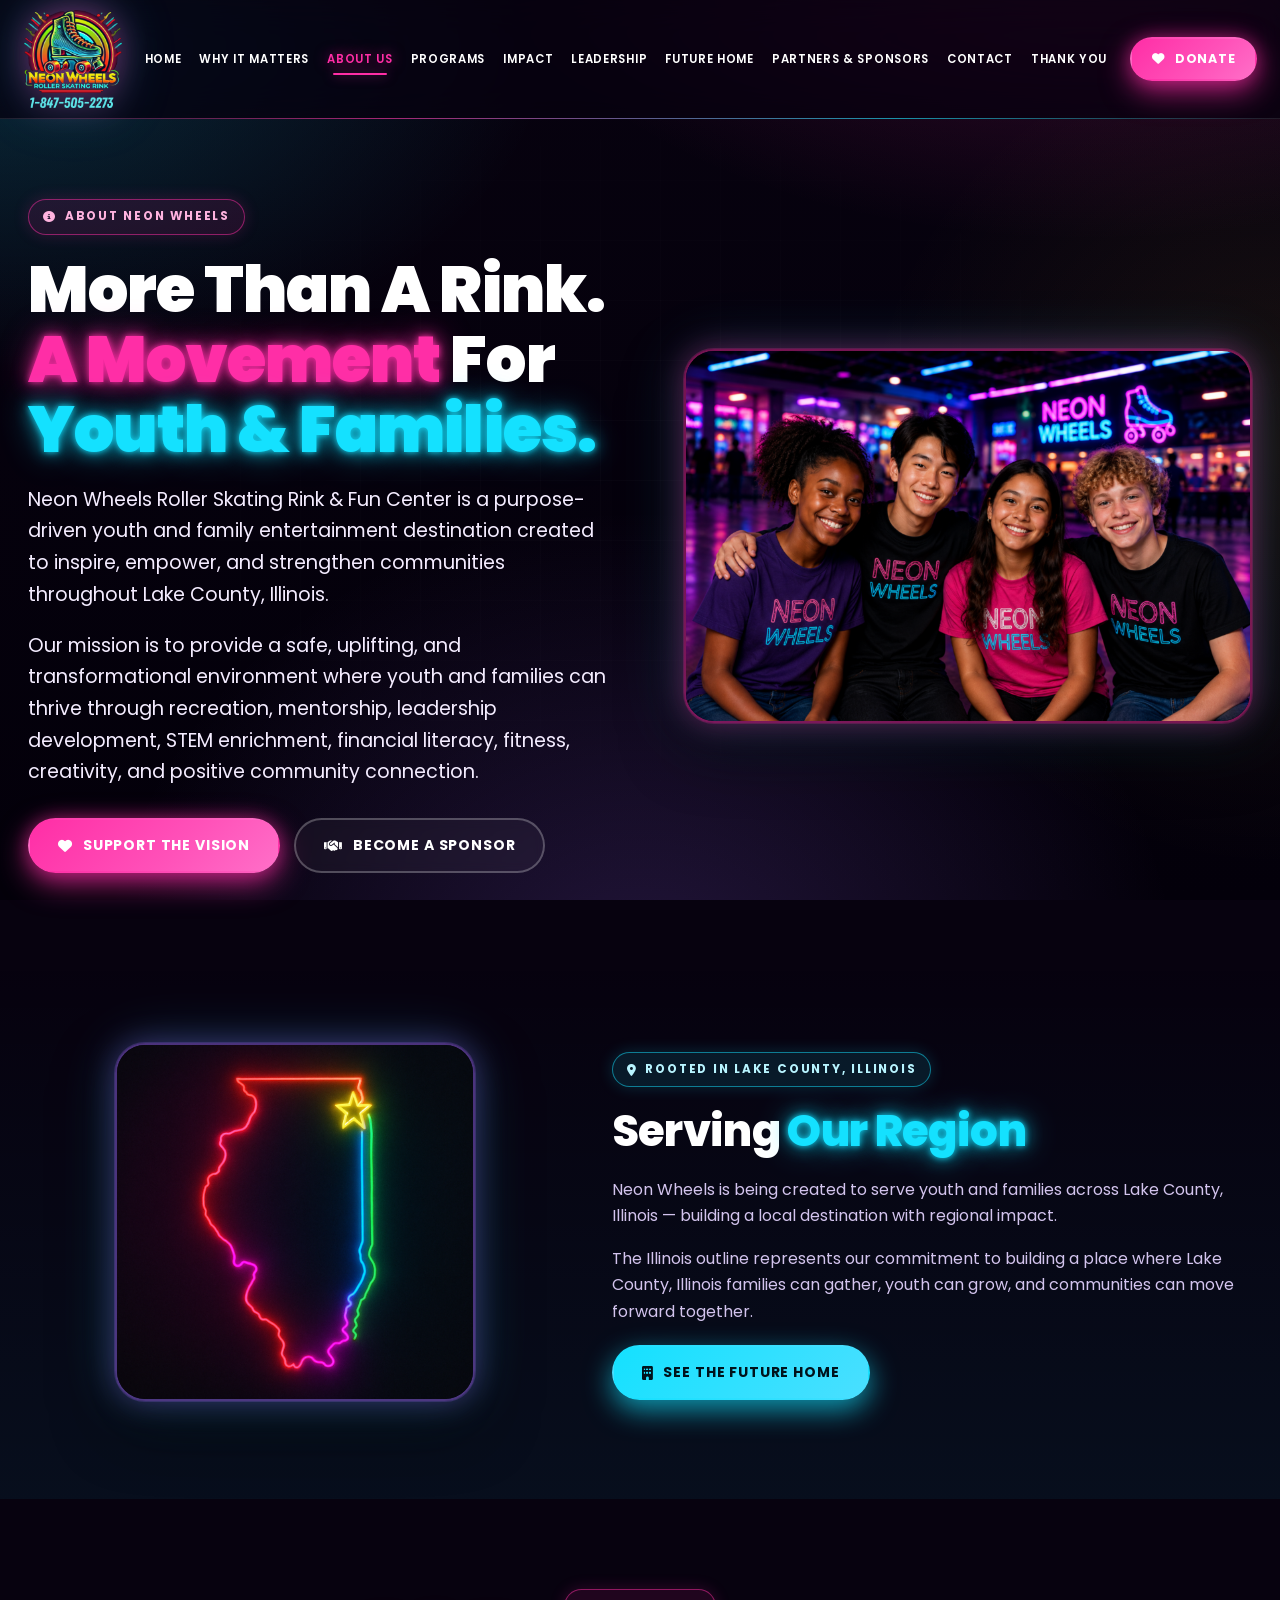
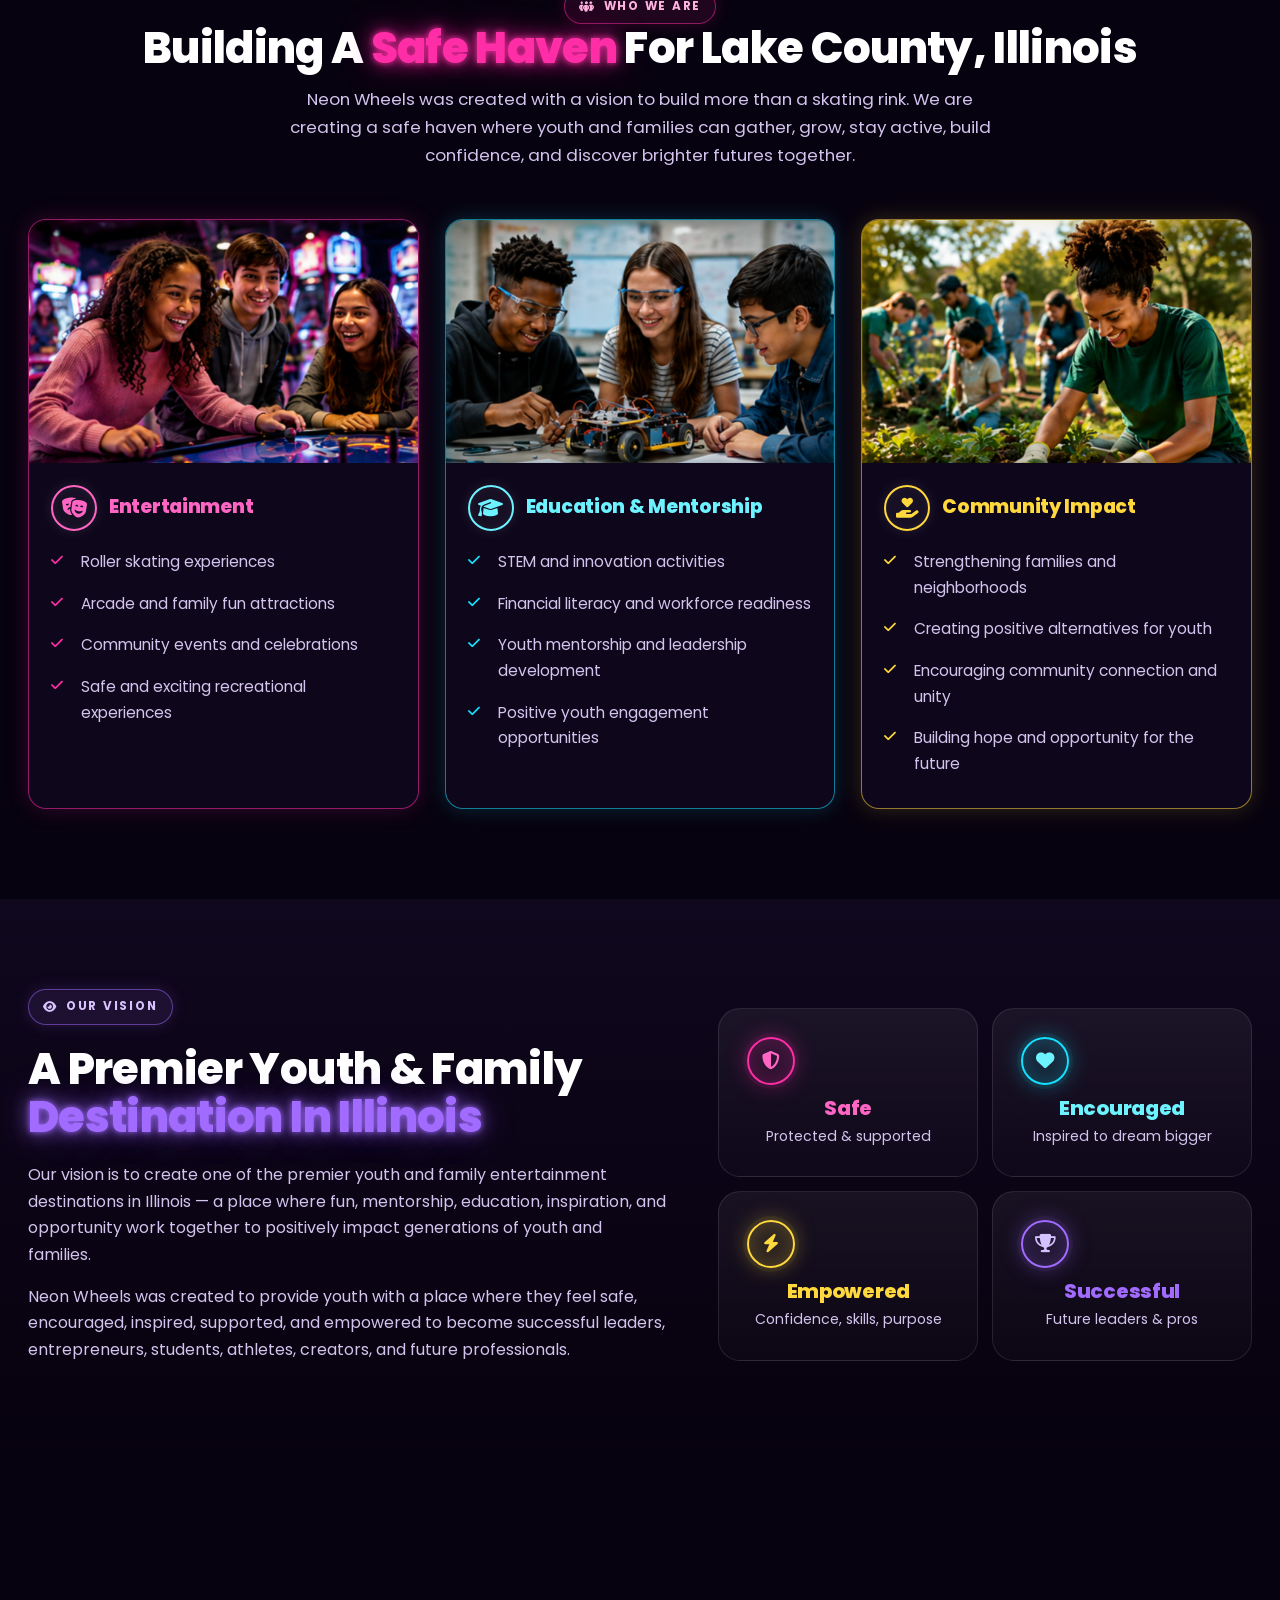
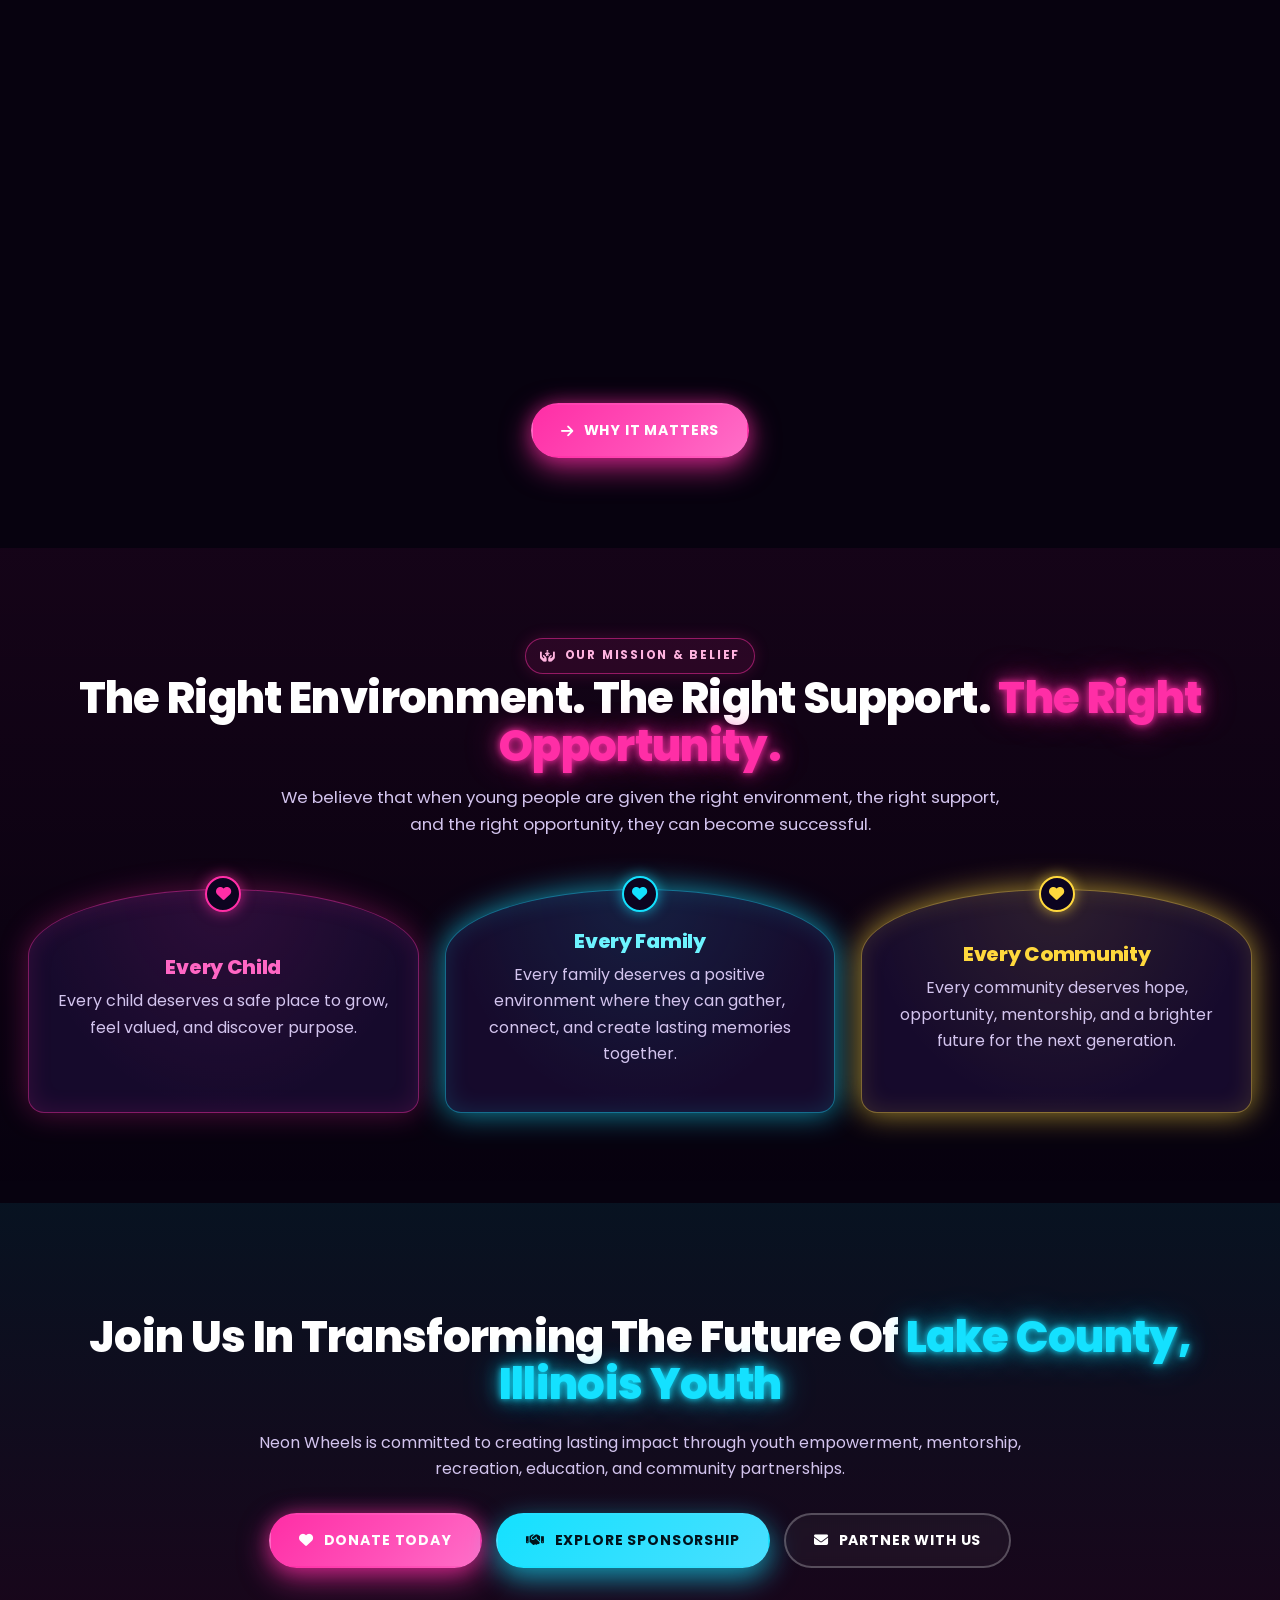
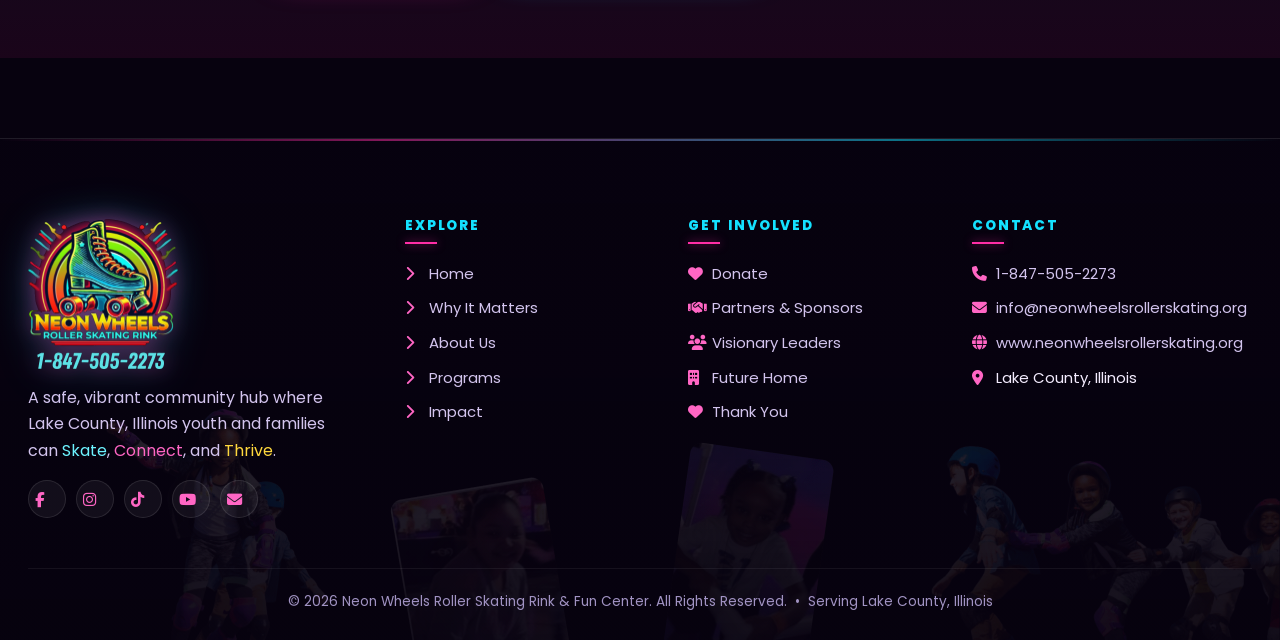
==== commit aaa4c81c: "Update leadership, future-home, partners, contact & donate pages - Leadership: swap empowerment imag" ====
--- a/about.html
+++ b/about.html
@@ -42,7 +42,7 @@
         <span class="badge badge-pink mb-2"><i class="fa-solid fa-circle-info"></i> About Neon Wheels</span>
         <h1>More Than A Rink.<br><span class="neon-text-pink">A Movement</span> For<br><span class="neon-text-cyan">Youth &amp; Families.</span></h1>
         <p class="lead">Neon Wheels Roller Skating Rink &amp; Fun Center is a purpose-driven youth and family entertainment destination created to inspire, empower, and strengthen communities throughout Lake County, Illinois.</p>
-        <p>Our mission is to provide a safe, uplifting, and transformational environment where youth and families can thrive through recreation, mentorship, leadership development, STEM enrichment, financial literacy, fitness, creativity, and positive community connection.</p>
+        <p class="lead">Our mission is to provide a safe, uplifting, and transformational environment where youth and families can thrive through recreation, mentorship, leadership development, STEM enrichment, financial literacy, fitness, creativity, and positive community connection.</p>
         <div class="cta-row mt-3">
           <a class="btn btn-pink" href="donate.html"><i class="fa-solid fa-heart"></i> Support The Vision</a>
           <a class="btn btn-outline" href="partners.html"><i class="fa-solid fa-handshake"></i> Become A Sponsor</a>
@@ -95,7 +95,7 @@
           <img src="assets/images/about-entertainment.png" alt="Kids laughing at an arcade game">
         </div>
         <div class="pc-body">
-          <h3 class="t-pink">Entertainment</h3>
+          <h3 class="t-pink"><i class="fa-solid fa-masks-theater pc-title-icon"></i>Entertainment</h3>
           <ul class="list-clean">
             <li>Roller skating experiences</li>
             <li>Arcade and family fun attractions</li>
@@ -110,7 +110,7 @@
           <img src="assets/images/about-education.png" alt="Students learning to build a STEM robotics project together">
         </div>
         <div class="pc-body">
-          <h3 class="t-cyan">Education &amp; Mentorship</h3>
+          <h3 class="t-cyan"><i class="fa-solid fa-graduation-cap pc-title-icon"></i>Education &amp; Mentorship</h3>
           <ul class="list-clean cyan">
             <li>STEM and innovation activities</li>
             <li>Financial literacy and workforce readiness</li>
@@ -125,7 +125,7 @@
           <img src="assets/images/about-community.png" alt="Volunteers planting trees together at a community event">
         </div>
         <div class="pc-body">
-          <h3 class="t-yellow">Community Impact</h3>
+          <h3 class="t-yellow"><i class="fa-solid fa-hand-holding-heart pc-title-icon"></i>Community Impact</h3>
           <ul class="list-clean yellow">
             <li>Strengthening families and neighborhoods</li>
             <li>Creating positive alternatives for youth</li>
@@ -206,7 +206,7 @@
     </div>
 
     <div class="t-center mt-4 reveal">
-      <a class="btn btn-pink" href="why-neon-wheels-matters.html"><i class="fa-solid fa-arrow-right"></i> Read The Full Why</a>
+      <a class="btn btn-pink" href="why-neon-wheels-matters.html"><i class="fa-solid fa-arrow-right"></i> Why It Matters</a>
     </div>
   </div>
 </section>
--- a/assets/css/styles.css
+++ b/assets/css/styles.css
@@ -419,7 +419,7 @@
   padding: 90px 0 110px;
   background:
     linear-gradient(90deg, rgba(7,2,15,0.92) 0%, rgba(7,2,15,0.75) 45%, rgba(7,2,15,0.35) 100%),
-    url('../images/doc/home-hero.png') center 22%/cover no-repeat;
+    url('../images/doc/home-hero.jpg') center/cover no-repeat;
   overflow: hidden;
 }
 .hero.hero-bg::before {
@@ -470,7 +470,7 @@
     padding: 60px 0 80px;
     background:
       linear-gradient(180deg, rgba(7,2,15,0.55) 0%, rgba(7,2,15,0.92) 100%),
-      url('../images/doc/home-hero.png') center 25%/cover no-repeat;
+      url('../images/doc/home-hero.jpg') center 25%/cover no-repeat;
   }
   .hero.hero-bg .hero-content {
     text-align: center;
@@ -627,6 +627,11 @@
 .neon-frame.yellow { border-color: rgba(255,216,61,0.45); box-shadow: 0 0 0 1px rgba(255,216,61,0.20), 0 0 30px rgba(255,216,61,0.35), 0 0 60px rgba(255,46,166,0.20), 0 25px 60px rgba(0,0,0,0.55); }
 .neon-frame.purple { border-color: rgba(161,107,255,0.45); box-shadow: 0 0 0 1px rgba(161,107,255,0.20), 0 0 30px rgba(161,107,255,0.35), 0 0 60px rgba(20,225,255,0.20), 0 25px 60px rgba(0,0,0,0.55); }
 .neon-frame img { width: 100%; height: 100%; object-fit: cover; display: block; }
+/* Future Home preview: equal-size boxes, images fill cleanly */
+.neon-frame.fh-preview { aspect-ratio: 4 / 3; }
+.neon-frame.fh-preview img { width: 100%; height: 100%; object-fit: cover; }
+/* zoom the image further inside the fixed box (cropped, centered) */
+.neon-frame.fh-zoom img { transform: scale(1.18); transform-origin: center; object-position: center; }
 
 /* -------- HERO -------- */
 .hero {
@@ -898,9 +903,9 @@
 .footer-grid a:hover { color: var(--pink-soft); padding-left: 4px; }
 .footer-grid i { width: 18px; color: var(--pink-soft); margin-right: 6px; }
 .footer-logo img {
-  height: 88px;
-  filter: drop-shadow(0 0 12px rgba(255,46,166,0.4)) drop-shadow(0 0 20px rgba(20,225,255,0.25));
-  margin-bottom: 14px;
+  height: 150px;
+  filter: drop-shadow(0 0 10px rgba(255,46,166,0.45)) drop-shadow(0 0 18px rgba(20,225,255,0.30));
+  margin-bottom: 16px;
 }
 .footer-copy {
   margin-top: 50px;
@@ -1203,7 +1208,7 @@
   .logo-link img { height: 82px; }
   .btn { padding: 12px 22px; font-size: 0.8rem; }
   .btn-sm { padding: 9px 16px; font-size: 0.7rem; }
-  .footer-logo img { height: 70px; }
+  .footer-logo img { height: 118px; }
   .stat-num { font-size: 2rem; }
   .neon-card, .card { padding: 20px; }
   .neon-divider { margin: 36px auto; max-width: 90%; }
@@ -1439,7 +1444,7 @@
   .footer-grid { gap: 32px; }
   .footer-grid h4 { margin-bottom: 12px; font-size: 0.82rem; }
   .footer-grid li { font-size: 0.88rem; margin-bottom: 8px; }
-  .footer-logo img { height: 70px; }
+  .footer-logo img { height: 118px; }
   .footer-copy { font-size: 0.78rem; margin-top: 30px; line-height: 1.6; }
 
   /* --- DIVIDER --- */
@@ -1513,7 +1518,7 @@
 
   /* Footer */
   .footer-grid { gap: 26px; }
-  .footer-logo img { height: 60px; }
+  .footer-logo img { height: 100px; }
   .footer-copy { font-size: 0.72rem; }
 
   /* Tighten neon-card flex rows */
@@ -1748,33 +1753,44 @@
 
 /* ============= CAPITAL CAMPAIGN BANNER (Home, Top of page) ============= */
 .capital-campaign-banner {
-  padding: 22px 0 6px;
+  padding: 26px 0 10px;
   text-align: center;
 }
+/* gold ribbon frame + notched ends */
+.capital-campaign-banner .cc-ribbon {
+  display: inline-block;
+  width: 92%;
+  max-width: 900px;
+  padding: 3px;
+  background: linear-gradient(180deg, #ffe9a3 0%, #e7b84d 36%, #b8801f 70%, #f4d06a 100%);
+  clip-path: polygon(0 0, 100% 0, 97% 50%, 100% 100%, 0 100%, 3% 50%);
+  box-shadow: 0 0 32px rgba(231,184,77,0.40);
+}
 .capital-campaign-banner .cc-band {
-  display: inline-flex; align-items: center; gap: 16px;
-  padding: 14px 30px;
-  background: linear-gradient(90deg, rgba(255,46,166,0.18), rgba(20,225,255,0.18), rgba(255,216,61,0.18));
-  border-radius: 999px;
-  border: 1px solid rgba(255,216,61,0.55);
-  box-shadow: 0 0 28px rgba(255,216,61,0.35), inset 0 0 16px rgba(20,225,255,0.18);
-  flex-wrap: wrap; justify-content: center;
+  display: flex; align-items: center; justify-content: center; gap: 18px;
+  flex-wrap: wrap;
+  padding: 16px clamp(26px, 6vw, 56px);
+  background: linear-gradient(180deg, #1a1306 0%, #090602 60%, #1a1306 100%);
+  clip-path: polygon(0 0, 100% 0, 97% 50%, 100% 100%, 0 100%, 3% 50%);
 }
 .capital-campaign-banner .cc-title {
-  font-weight: 900; letter-spacing: 0.12em;
-  font-size: clamp(0.95rem, 2.2vw, 1.45rem);
-  color: var(--yellow);
-  text-shadow: 0 0 12px rgba(255,216,61,0.55);
+  font-weight: 900; letter-spacing: 0.10em;
+  font-size: clamp(1rem, 2.6vw, 1.7rem);
+  background: linear-gradient(180deg, #fff6cf 0%, #f6d878 38%, #e0a93f 64%, #c98a26 100%);
+  -webkit-background-clip: text; background-clip: text;
+  -webkit-text-fill-color: transparent; color: transparent;
+  text-shadow: 0 1px 1px rgba(0,0,0,0.45);
 }
 .capital-campaign-banner .cc-spark {
-  color: var(--yellow); font-size: 1rem;
-  text-shadow: 0 0 10px rgba(255,216,61,0.7);
+  color: #f6d878; font-size: 1.1rem;
+  text-shadow: 0 0 10px rgba(246,216,120,0.85);
 }
 .capital-campaign-banner .cc-sub {
-  margin: 12px 0 0;
-  color: rgba(255,255,255,0.78);
-  font-weight: 500; letter-spacing: 0.18em; text-transform: uppercase;
-  font-size: 0.78rem;
+  margin: 14px 0 0;
+  color: #e7c66a;
+  font-weight: 600; letter-spacing: 0.22em; text-transform: uppercase;
+  font-size: 0.8rem;
+  text-shadow: 0 0 10px rgba(231,184,77,0.30);
 }
 
 /* ============= NEW CARD STYLE: photo-top neon card (Home + grid pages) ============= */
@@ -1812,10 +1828,54 @@
 .photo-card .pc-body {
   padding: 22px 22px 24px;
 }
+/* show full image (no cropping) for selected cards */
+.photo-card .pc-media.pc-media-full { aspect-ratio: 1 / 1; background: #0a0414; }
+.photo-card .pc-media.pc-media-full img { object-fit: contain; }
+/* show full image at natural ratio (no crop, no fixed box) */
+.photo-card .pc-media.pc-media-natural { aspect-ratio: auto; background: transparent; }
+.photo-card .pc-media.pc-media-natural img { height: auto; object-fit: contain; }
+/* borderless cards (images already carry their own frame) */
+.impact-cards .photo-card,
+.impact-cards .photo-card:hover,
+.leadership-cards .photo-card,
+.leadership-cards .photo-card:hover,
+.naming-cards .photo-card,
+.naming-cards .photo-card:hover { border: none; box-shadow: none; background: transparent; }
+.impact-cards .photo-card .pc-media,
+.impact-cards .photo-card .pc-media.pc-media-full,
+.leadership-cards .photo-card .pc-media { background: transparent; }
+/* Naming row: images carry their own frame+badge — fit fully (no crop), uniform box */
+.naming-cards { align-items: stretch; }
+.naming-cards .photo-card { height: 100%; }
+.naming-cards .photo-card .pc-media { aspect-ratio: 13 / 9; background: transparent; }
+.naming-cards .photo-card .pc-media img { object-fit: contain; }
+/* Wellness (panoramic) — anchor to top of box and scale up a little */
+.naming-cards .photo-card .pc-media.nc-wellness img { object-position: top; transform: scale(1.14); transform-origin: top center; }
+.leadership-cards .photo-card .pc-body { padding-left: 4px; padding-right: 4px; }
+/* Portrait leadership row: even box heights + aligned captions (frames are baked
+   into the images, so we use a fixed box with `contain` to avoid clipping them) */
+.leadership-cards.lc-portrait { align-items: stretch; }
+.leadership-cards.lc-portrait .photo-card { height: 100%; }
+.leadership-cards.lc-portrait .pc-media.pc-media-natural { aspect-ratio: 3 / 4; }
+.leadership-cards.lc-portrait .pc-media.pc-media-natural img { height: 100%; object-fit: contain; }
+.leadership-cards.lc-portrait .pc-body { padding-top: 18px; padding-bottom: 6px; text-align: center; }
 .photo-card h3 {
   margin: 0 0 10px;
   font-weight: 800;
   font-size: 1.18rem;
+}
+/* circular bordered icon in front of card titles */
+.pc-title-icon {
+  display: inline-flex; align-items: center; justify-content: center;
+  width: 46px; height: 46px;
+  border-radius: 50%;
+  border: 2px solid currentColor;
+  background: rgba(255,255,255,0.04);
+  font-size: 1.25rem;
+  margin-right: 12px;
+  vertical-align: middle;
+  flex-shrink: 0;
+  box-shadow: 0 0 14px rgba(255,255,255,0.10), inset 0 0 10px rgba(255,255,255,0.05);
 }
 .photo-card p {
   margin: 0;
@@ -1836,15 +1896,22 @@
 .photo-card.purple .pc-icon { color: var(--purple);box-shadow: 0 0 14px rgba(161,107,255,0.55); border: 1px solid rgba(161,107,255,0.6); }
 .photo-card.orange .pc-icon { color: var(--orange);box-shadow: 0 0 14px rgba(255,141,77,0.55);  border: 1px solid rgba(255,141,77,0.6); }
 
-/* Roomy card media — show the COMPLETE photo with breathing room top/bottom
-   so subjects' heads are never cramped against the frame. The letterbox bands
-   are the card's own dark colour, which blends with these vignetted neon photos. */
-.cards-roomy .pc-media { aspect-ratio: 4 / 3; }
-.cards-roomy .pc-media img { object-fit: contain; }
-
-/* Fixed-ratio neon frames — keep paired preview images equal height & filled */
-.neon-frame.nf-fixed { aspect-ratio: 4 / 3; }
-.neon-frame.nf-fixed img { width: 100%; height: 100%; object-fit: cover; }
+/* Bottom-left filled badge overlay — matches the baked-in icon badges on other
+   partner cards (solid card-color circle + dark icon, in the image's lower-left) */
+.photo-card .pc-badge {
+  position: absolute; left: 16px; bottom: 16px; z-index: 3;
+  width: 60px; height: 60px; border-radius: 50%;
+  display: inline-flex; align-items: center; justify-content: center;
+  font-size: 1.7rem;
+  background: transparent;
+  border: 2px solid currentColor;
+}
+.photo-card.cyan   .pc-badge { color: var(--cyan);   box-shadow: 0 0 18px rgba(20,225,255,0.45); }
+.photo-card.green  .pc-badge { color: var(--green);  box-shadow: 0 0 18px rgba(77,255,176,0.45); }
+.photo-card.purple .pc-badge { color: var(--purple); box-shadow: 0 0 18px rgba(161,107,255,0.45); }
+.photo-card.pink   .pc-badge { color: var(--pink);   box-shadow: 0 0 18px rgba(255,46,166,0.45); }
+.photo-card.yellow .pc-badge { color: var(--yellow); box-shadow: 0 0 18px rgba(255,216,61,0.45); }
+.photo-card.orange .pc-badge { color: var(--orange); box-shadow: 0 0 18px rgba(255,141,77,0.45); }
 
 
 /* ============= EXECUTIVE SUMMARY MODAL ============= */
@@ -1882,14 +1949,19 @@
 .exec-modal-body {
   padding: 18px;
   overflow: auto;
-  background: #fff;
+  background: #0a0414;
+  display: flex;
+  justify-content: center;
+  align-items: flex-start;
 }
 .exec-summary-img {
   display: block;
-  width: 100%;
+  width: auto;
+  max-width: 100%;
+  max-height: 80vh;
   height: auto;
   margin: 0 auto;
-  max-width: 720px;
+  border-radius: 10px;
 }
 @media (max-width: 640px) {
   .exec-modal-bar h3 { font-size: 0.92rem; }
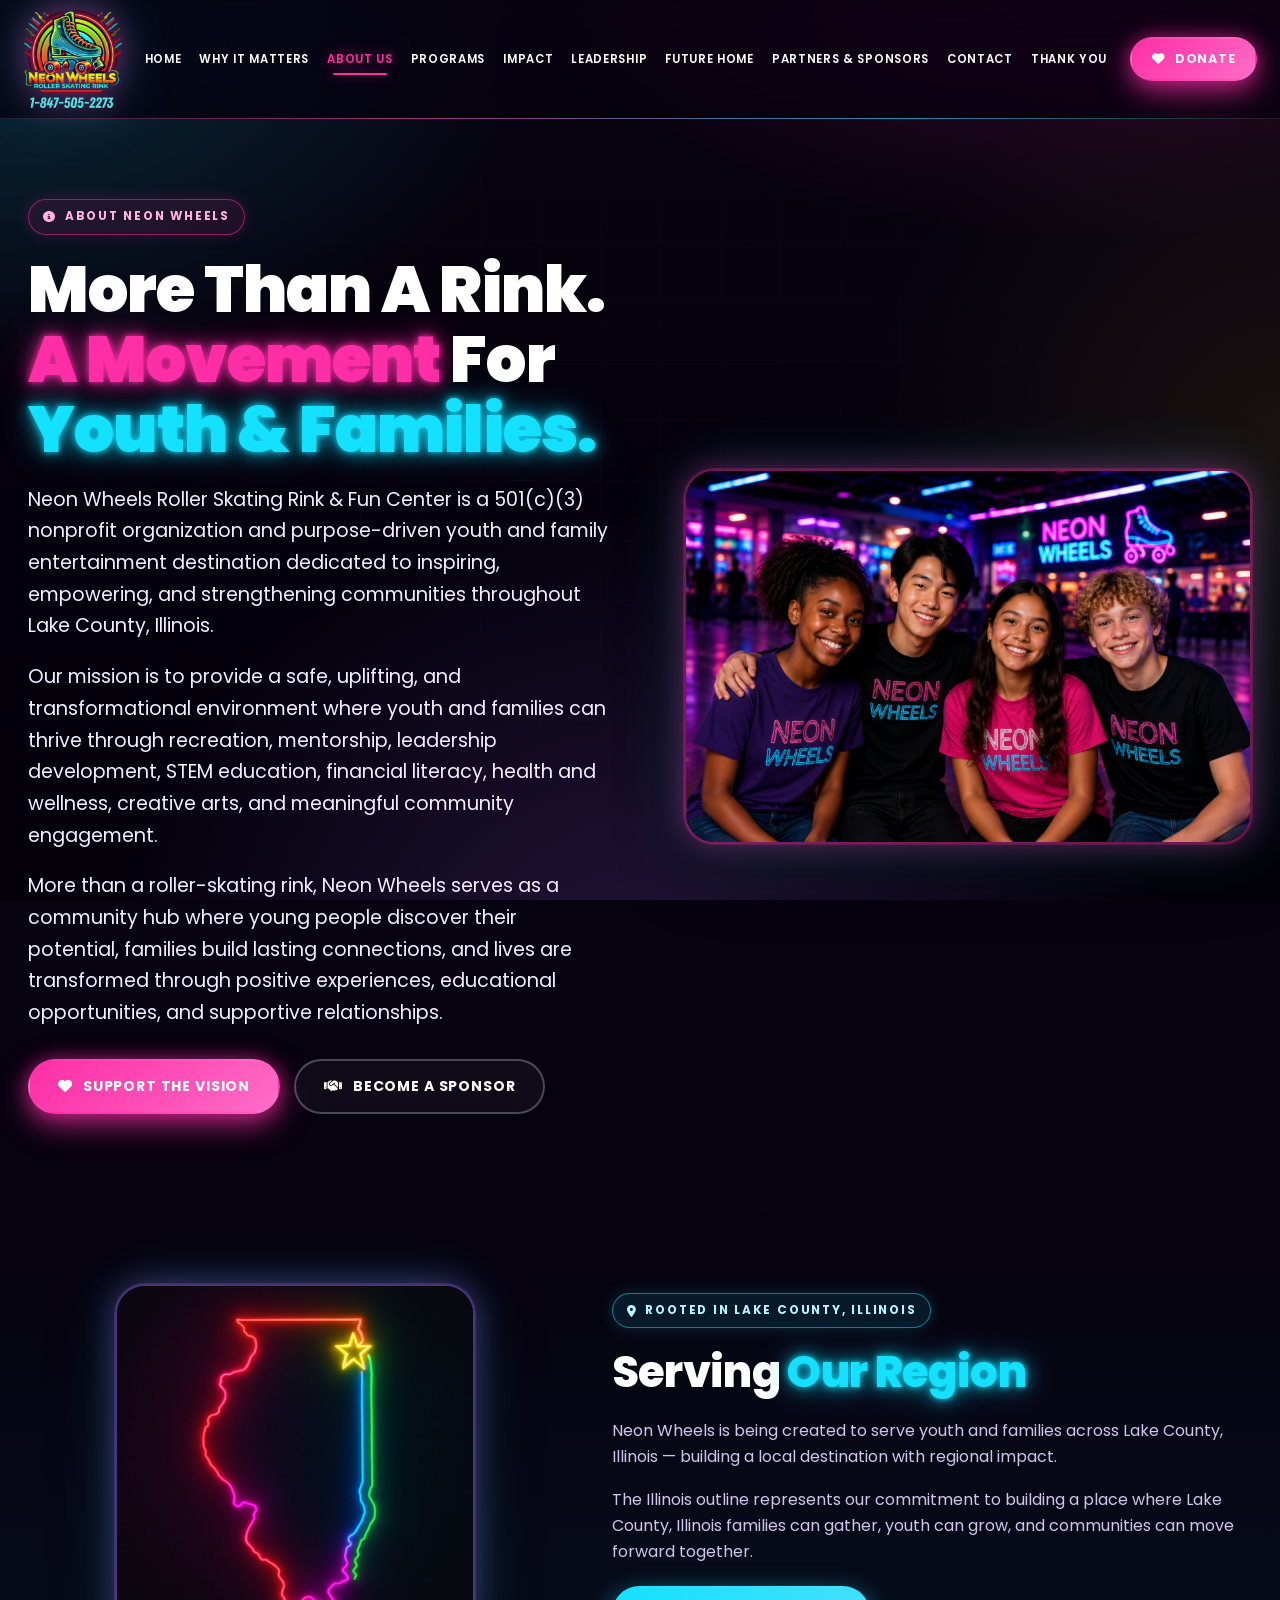
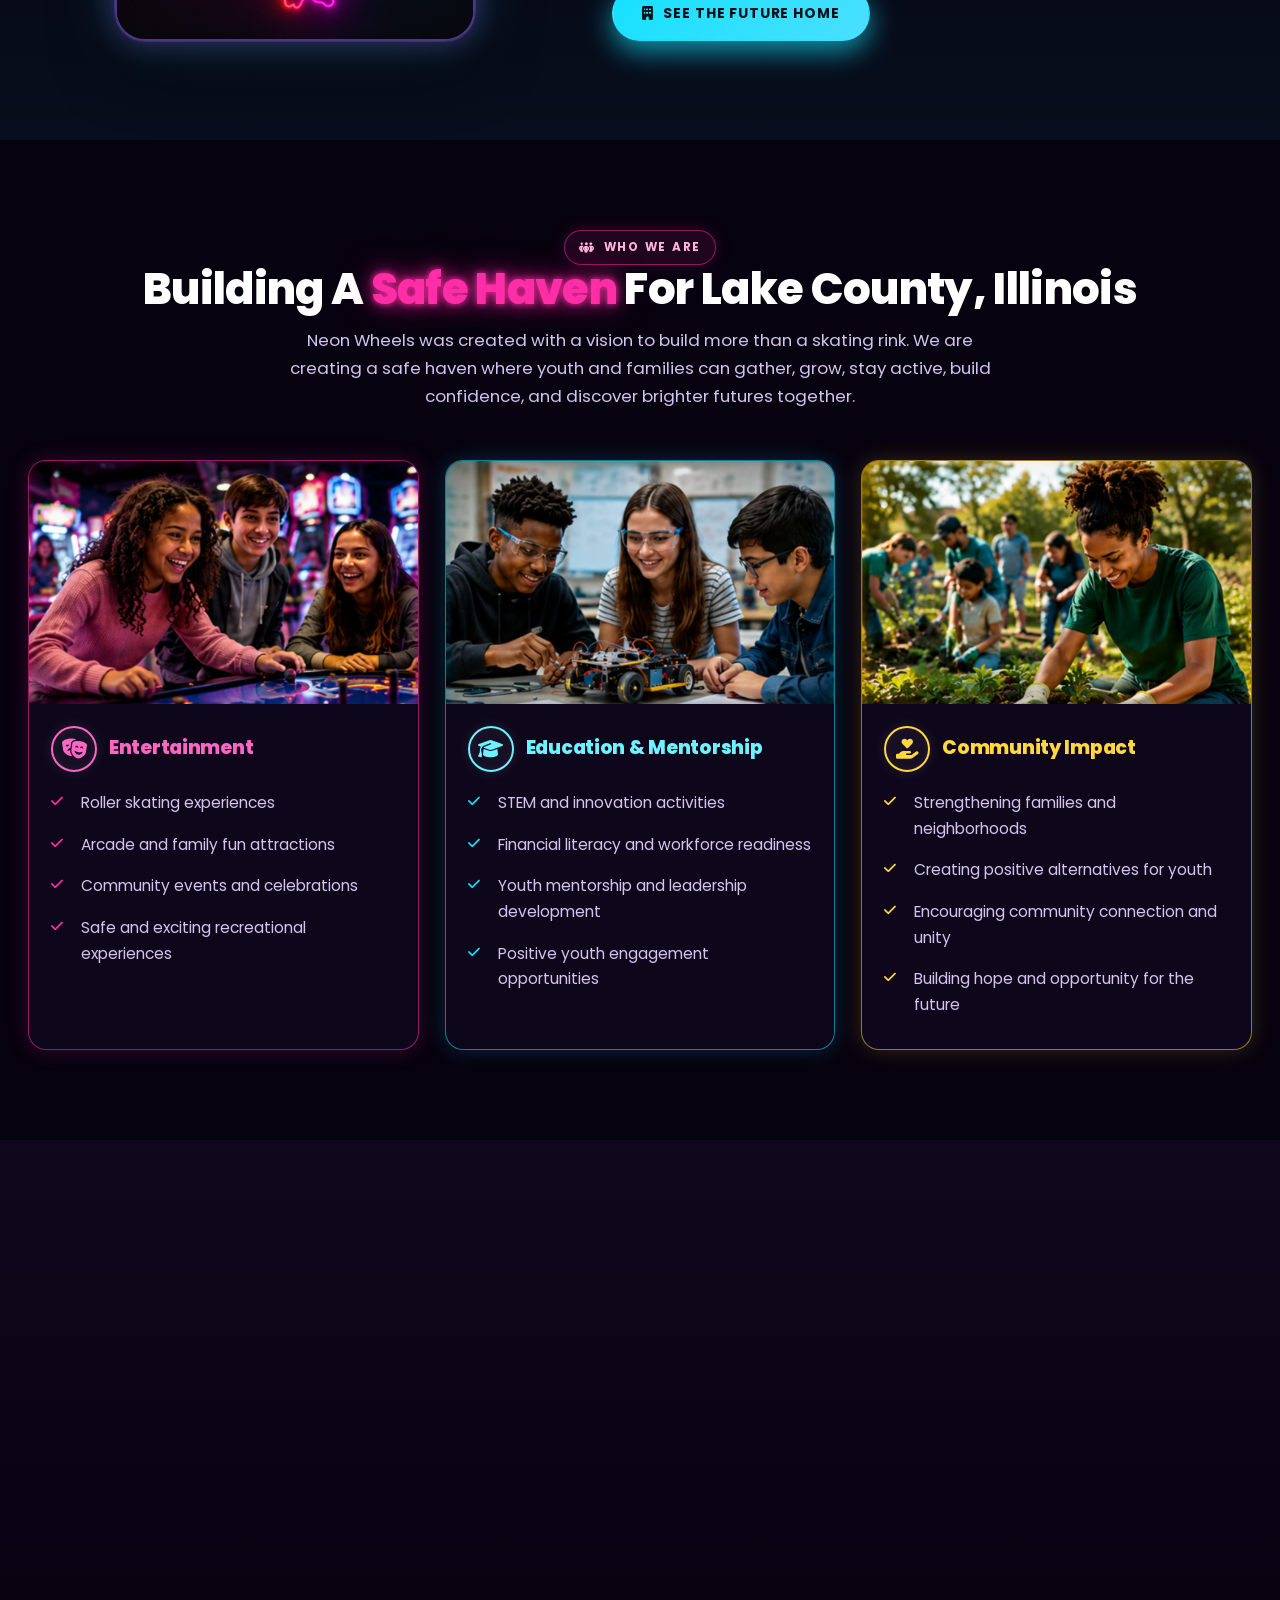
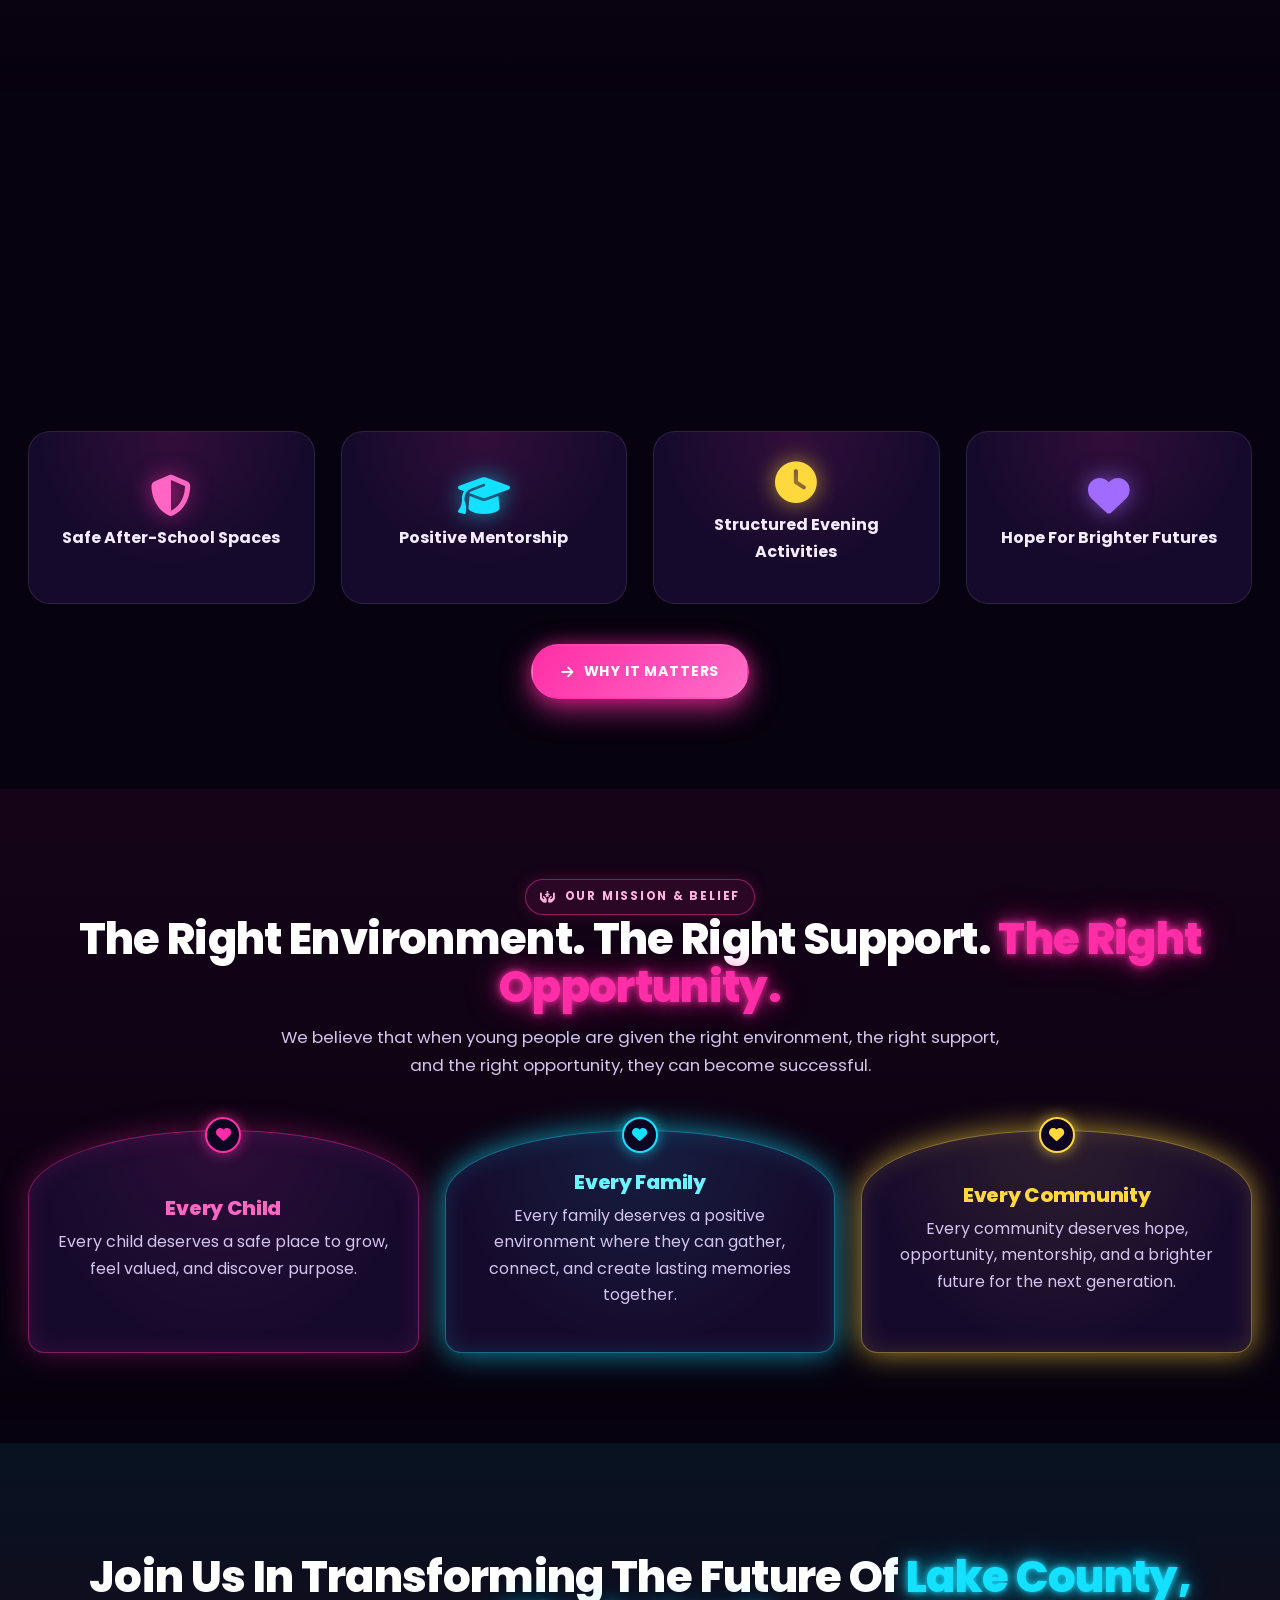
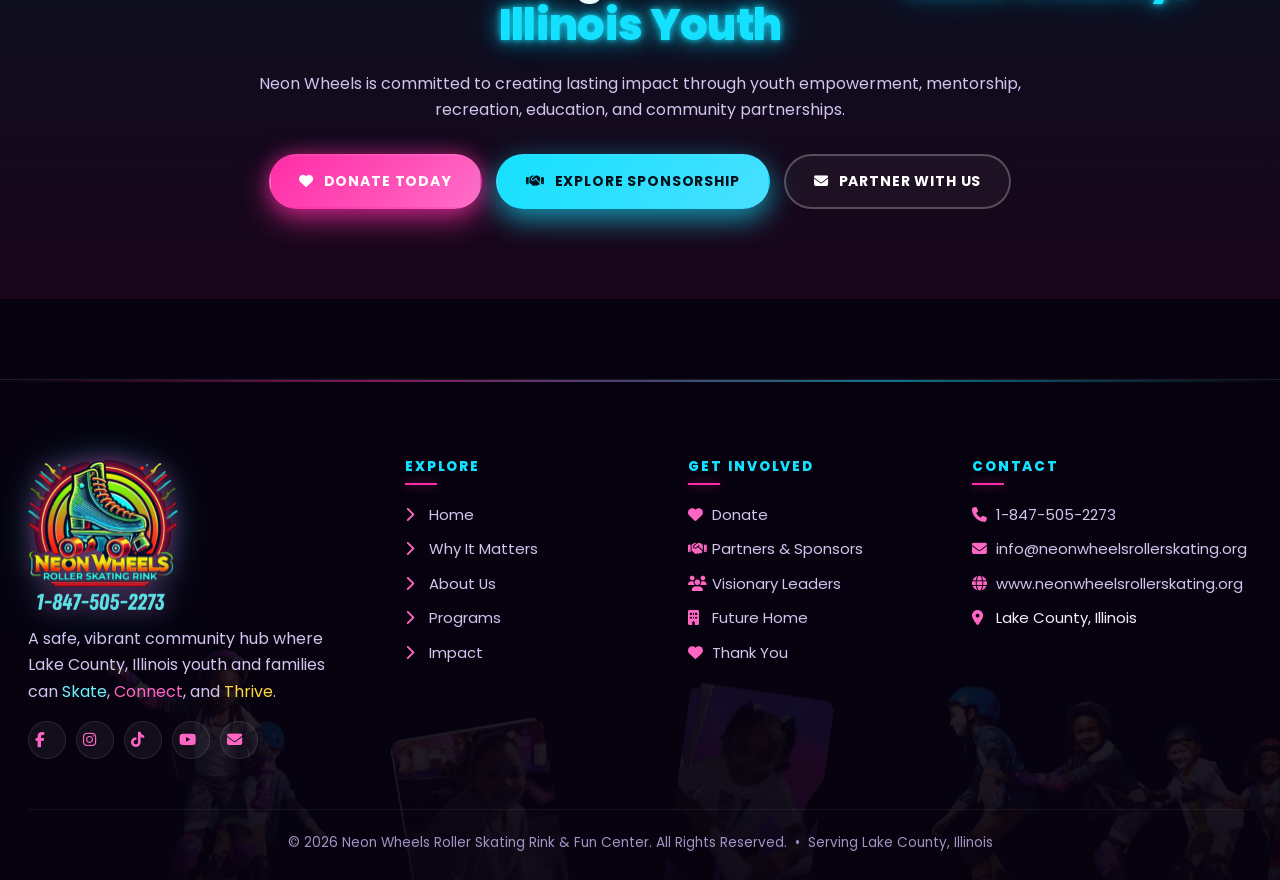
==== commit 276d8753: "Swap in custom neon image icons + update About hero copy - Home & Why It Matters: neon skate icon on" ====
--- a/about.html
+++ b/about.html
@@ -41,8 +41,9 @@
       <div class="reveal">
         <span class="badge badge-pink mb-2"><i class="fa-solid fa-circle-info"></i> About Neon Wheels</span>
         <h1>More Than A Rink.<br><span class="neon-text-pink">A Movement</span> For<br><span class="neon-text-cyan">Youth &amp; Families.</span></h1>
-        <p class="lead">Neon Wheels Roller Skating Rink &amp; Fun Center is a purpose-driven youth and family entertainment destination created to inspire, empower, and strengthen communities throughout Lake County, Illinois.</p>
-        <p class="lead">Our mission is to provide a safe, uplifting, and transformational environment where youth and families can thrive through recreation, mentorship, leadership development, STEM enrichment, financial literacy, fitness, creativity, and positive community connection.</p>
+        <p class="lead">Neon Wheels Roller Skating Rink &amp; Fun Center is a 501(c)(3) nonprofit organization and purpose-driven youth and family entertainment destination dedicated to inspiring, empowering, and strengthening communities throughout Lake County, Illinois.</p>
+        <p class="lead">Our mission is to provide a safe, uplifting, and transformational environment where youth and families can thrive through recreation, mentorship, leadership development, STEM education, financial literacy, health and wellness, creative arts, and meaningful community engagement.</p>
+        <p class="lead">More than a roller-skating rink, Neon Wheels serves as a community hub where young people discover their potential, families build lasting connections, and lives are transformed through positive experiences, educational opportunities, and supportive relationships.</p>
         <div class="cta-row mt-3">
           <a class="btn btn-pink" href="donate.html"><i class="fa-solid fa-heart"></i> Support The Vision</a>
           <a class="btn btn-outline" href="partners.html"><i class="fa-solid fa-handshake"></i> Become A Sponsor</a>
--- a/assets/css/styles.css
+++ b/assets/css/styles.css
@@ -602,6 +602,10 @@
 }
 .icon-badge:hover { transform: scale(1.08) rotate(-3deg); }
 
+/* Image-based icon badge (e.g. neon skate) */
+.icon-badge-img { padding: 0; overflow: hidden; }
+.icon-badge-img img { width: 100%; height: 100%; object-fit: cover; border-radius: 50%; display: block; }
+
 .icon-badge.cyan   { background: rgba(20,225,255,0.10); border-color: var(--cyan); color: var(--cyan-soft); box-shadow: 0 0 0 4px rgba(20,225,255,0.06), inset 0 0 18px rgba(20,225,255,0.18), 0 0 22px rgba(20,225,255,0.35); }
 .icon-badge.yellow { background: rgba(255,216,61,0.10); border-color: var(--yellow); color: var(--yellow); box-shadow: 0 0 0 4px rgba(255,216,61,0.06), inset 0 0 18px rgba(255,216,61,0.18), 0 0 22px rgba(255,216,61,0.35); }
 .icon-badge.purple { background: rgba(161,107,255,0.10); border-color: var(--purple); color: #d4c1ff; box-shadow: 0 0 0 4px rgba(161,107,255,0.06), inset 0 0 18px rgba(161,107,255,0.18), 0 0 22px rgba(161,107,255,0.35); }
@@ -628,6 +632,10 @@
 .neon-frame.purple { border-color: rgba(161,107,255,0.45); box-shadow: 0 0 0 1px rgba(161,107,255,0.20), 0 0 30px rgba(161,107,255,0.35), 0 0 60px rgba(20,225,255,0.20), 0 25px 60px rgba(0,0,0,0.55); }
 .neon-frame img { width: 100%; height: 100%; object-fit: cover; display: block; }
 /* Future Home preview: equal-size boxes, images fill cleanly */
+/* Thank-you photo: fill the box at the image's own ratio (no crop of the
+   edge-to-edge "Skate. Connect. Thrive." caption) */
+.neon-frame.ty-zoom { aspect-ratio: 1100 / 1023; }
+.neon-frame.ty-zoom img { object-fit: cover; object-position: center; }
 .neon-frame.fh-preview { aspect-ratio: 4 / 3; }
 .neon-frame.fh-preview img { width: 100%; height: 100%; object-fit: cover; }
 /* zoom the image further inside the fixed box (cropped, centered) */
@@ -1877,6 +1885,8 @@
   flex-shrink: 0;
   box-shadow: 0 0 14px rgba(255,255,255,0.10), inset 0 0 10px rgba(255,255,255,0.05);
 }
+.pc-title-icon-img { padding: 0; overflow: hidden; background: transparent; }
+.pc-title-icon-img img { width: 100%; height: 100%; object-fit: cover; border-radius: 50%; display: block; }
 .photo-card p {
   margin: 0;
   color: rgba(255,255,255,0.75);
@@ -1913,6 +1923,10 @@
 .photo-card.yellow .pc-badge { color: var(--yellow); box-shadow: 0 0 18px rgba(255,216,61,0.45); }
 .photo-card.orange .pc-badge { color: var(--orange); box-shadow: 0 0 18px rgba(255,141,77,0.45); }
 
+/* Image-filled bottom-left badge (keeps the card-color ring + glow) */
+.photo-card .pc-badge.pc-badge-img { padding: 0; overflow: hidden; }
+.photo-card .pc-badge.pc-badge-img img { width: 100%; height: 100%; object-fit: cover; border-radius: 50%; display: block; }
+
 
 /* ============= EXECUTIVE SUMMARY MODAL ============= */
 .exec-modal {
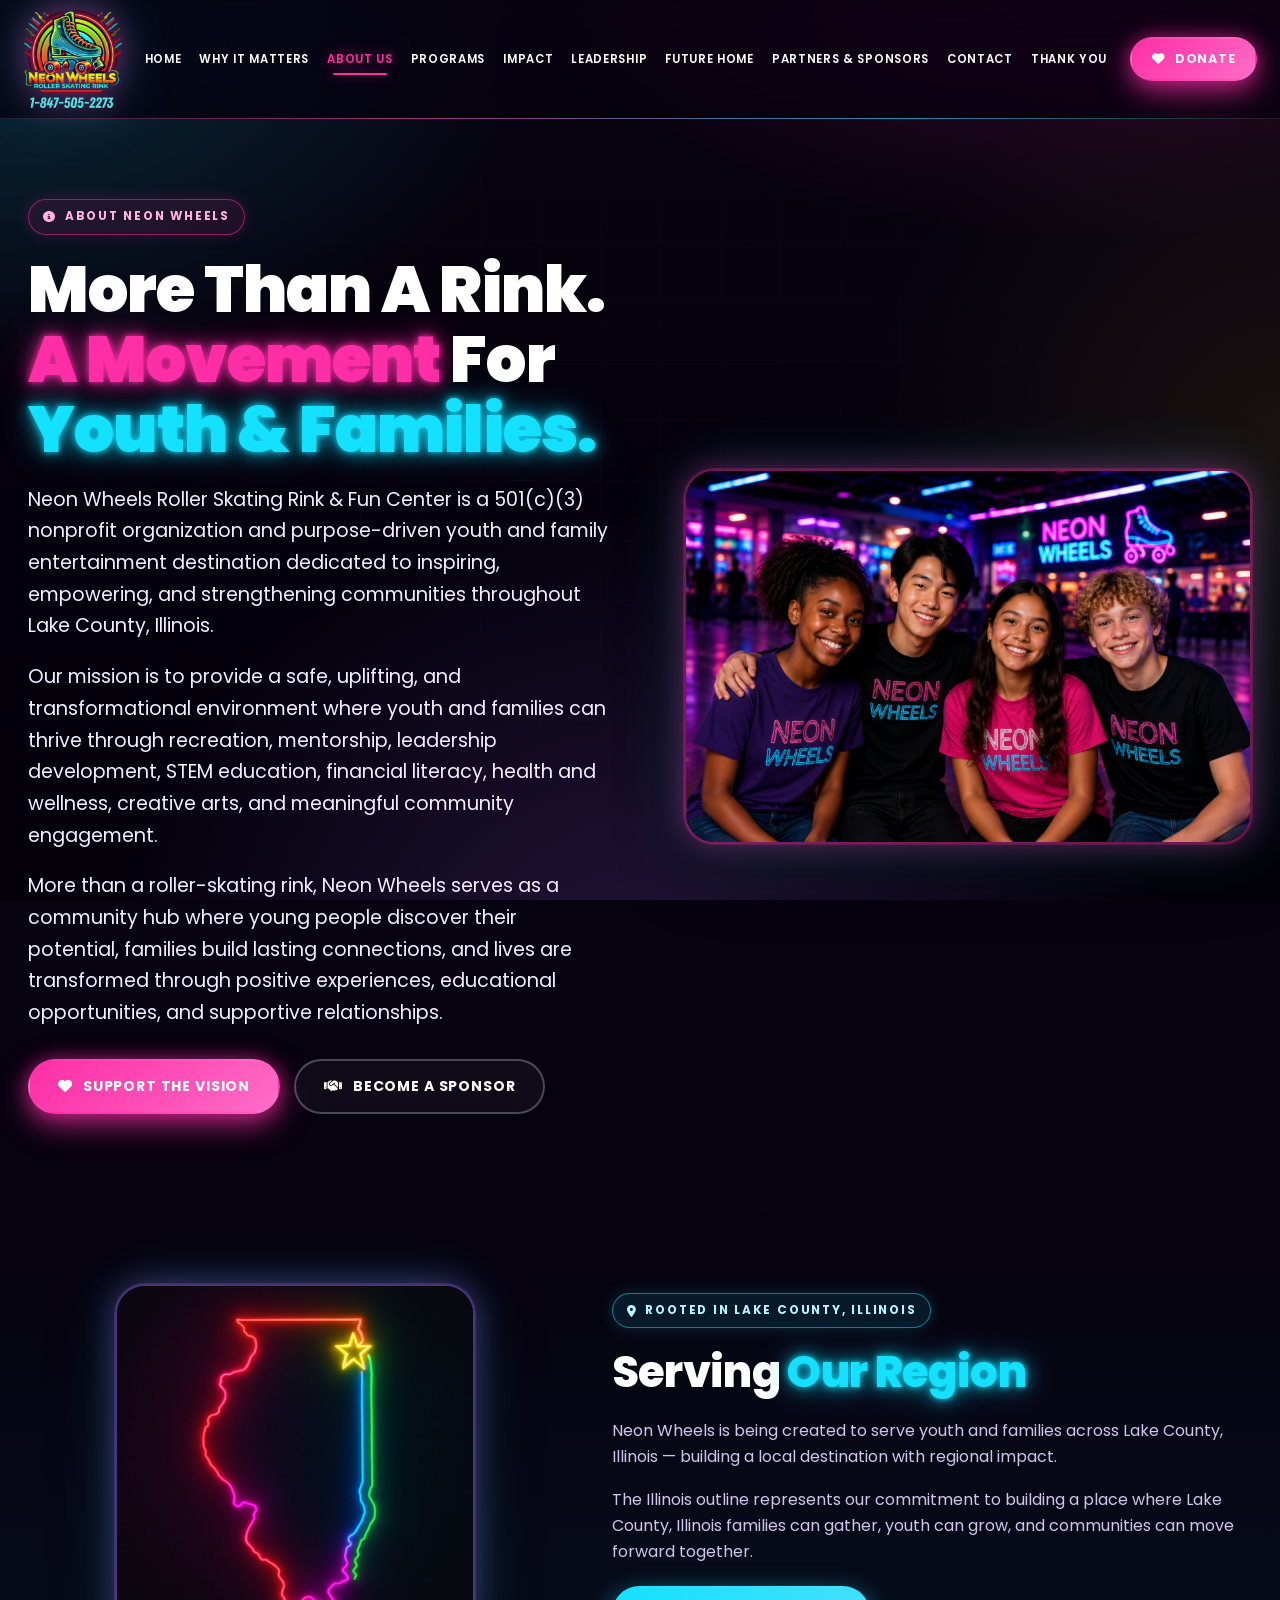
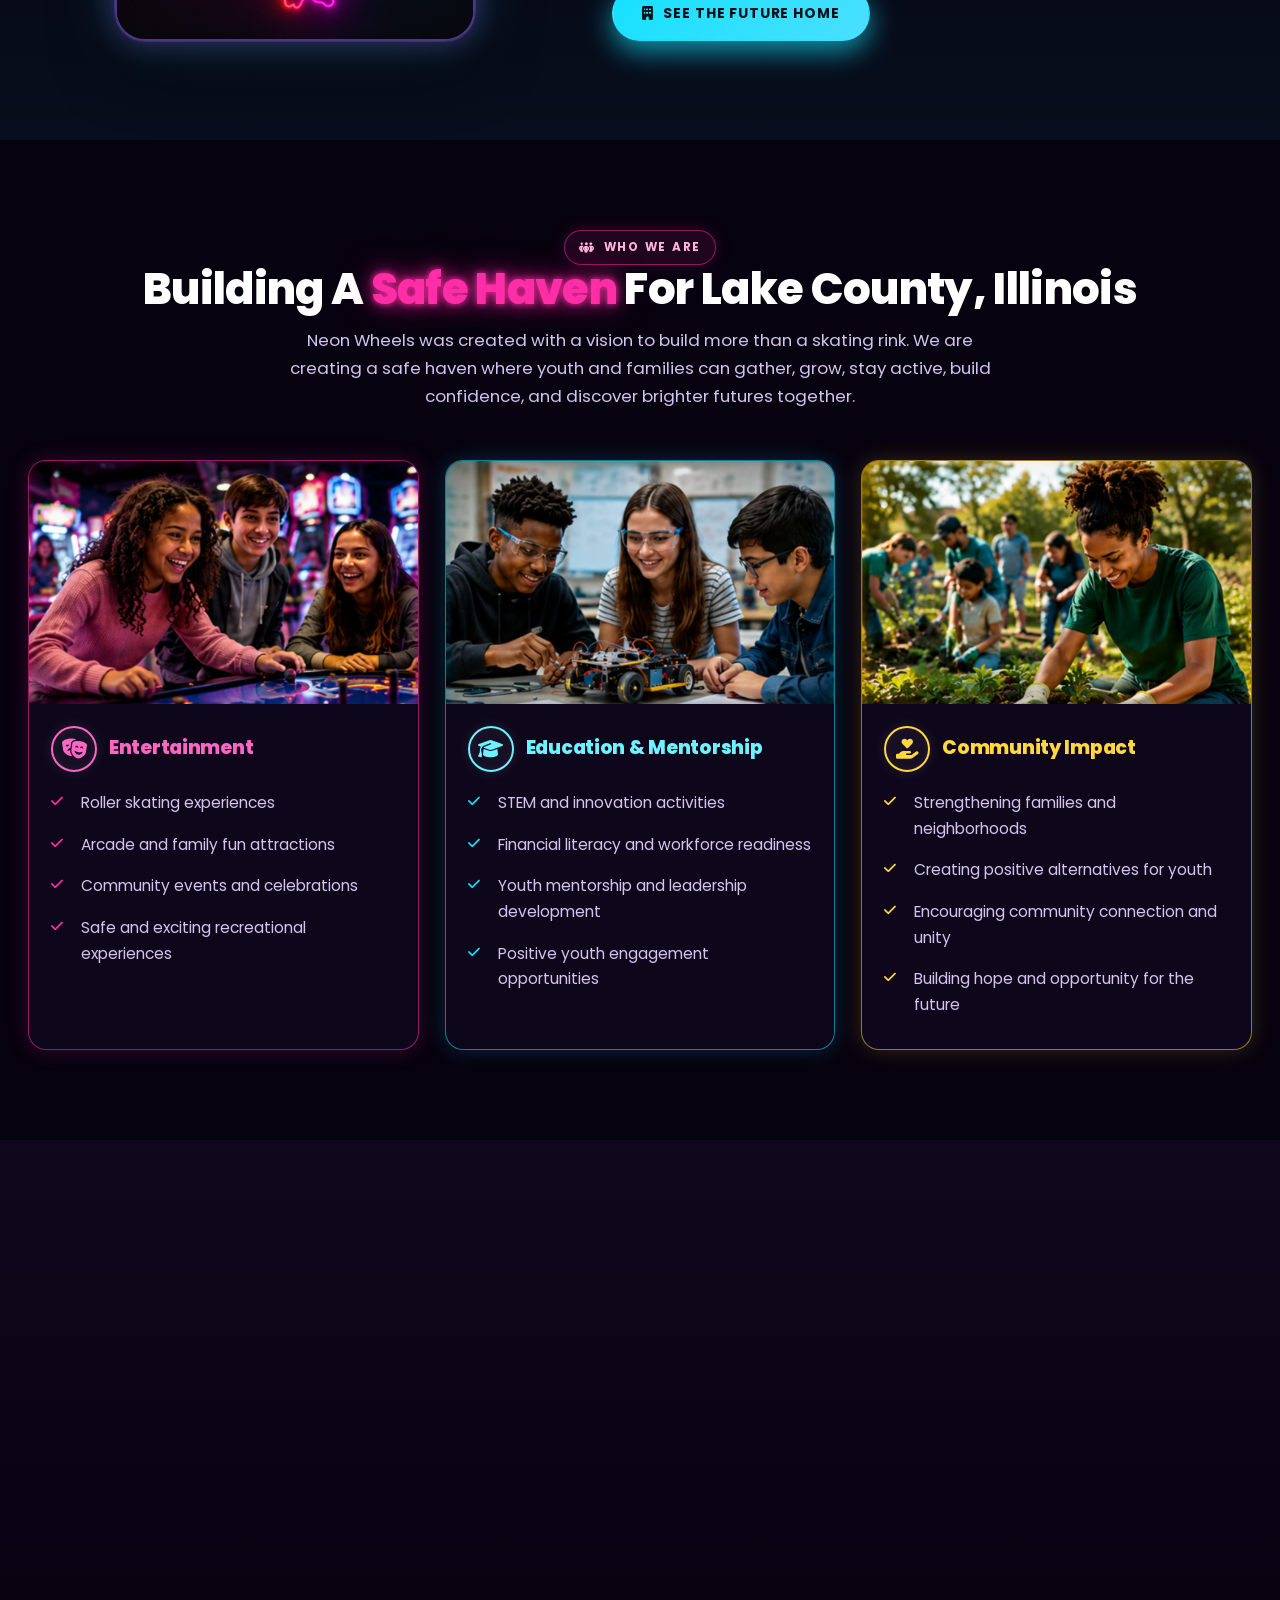
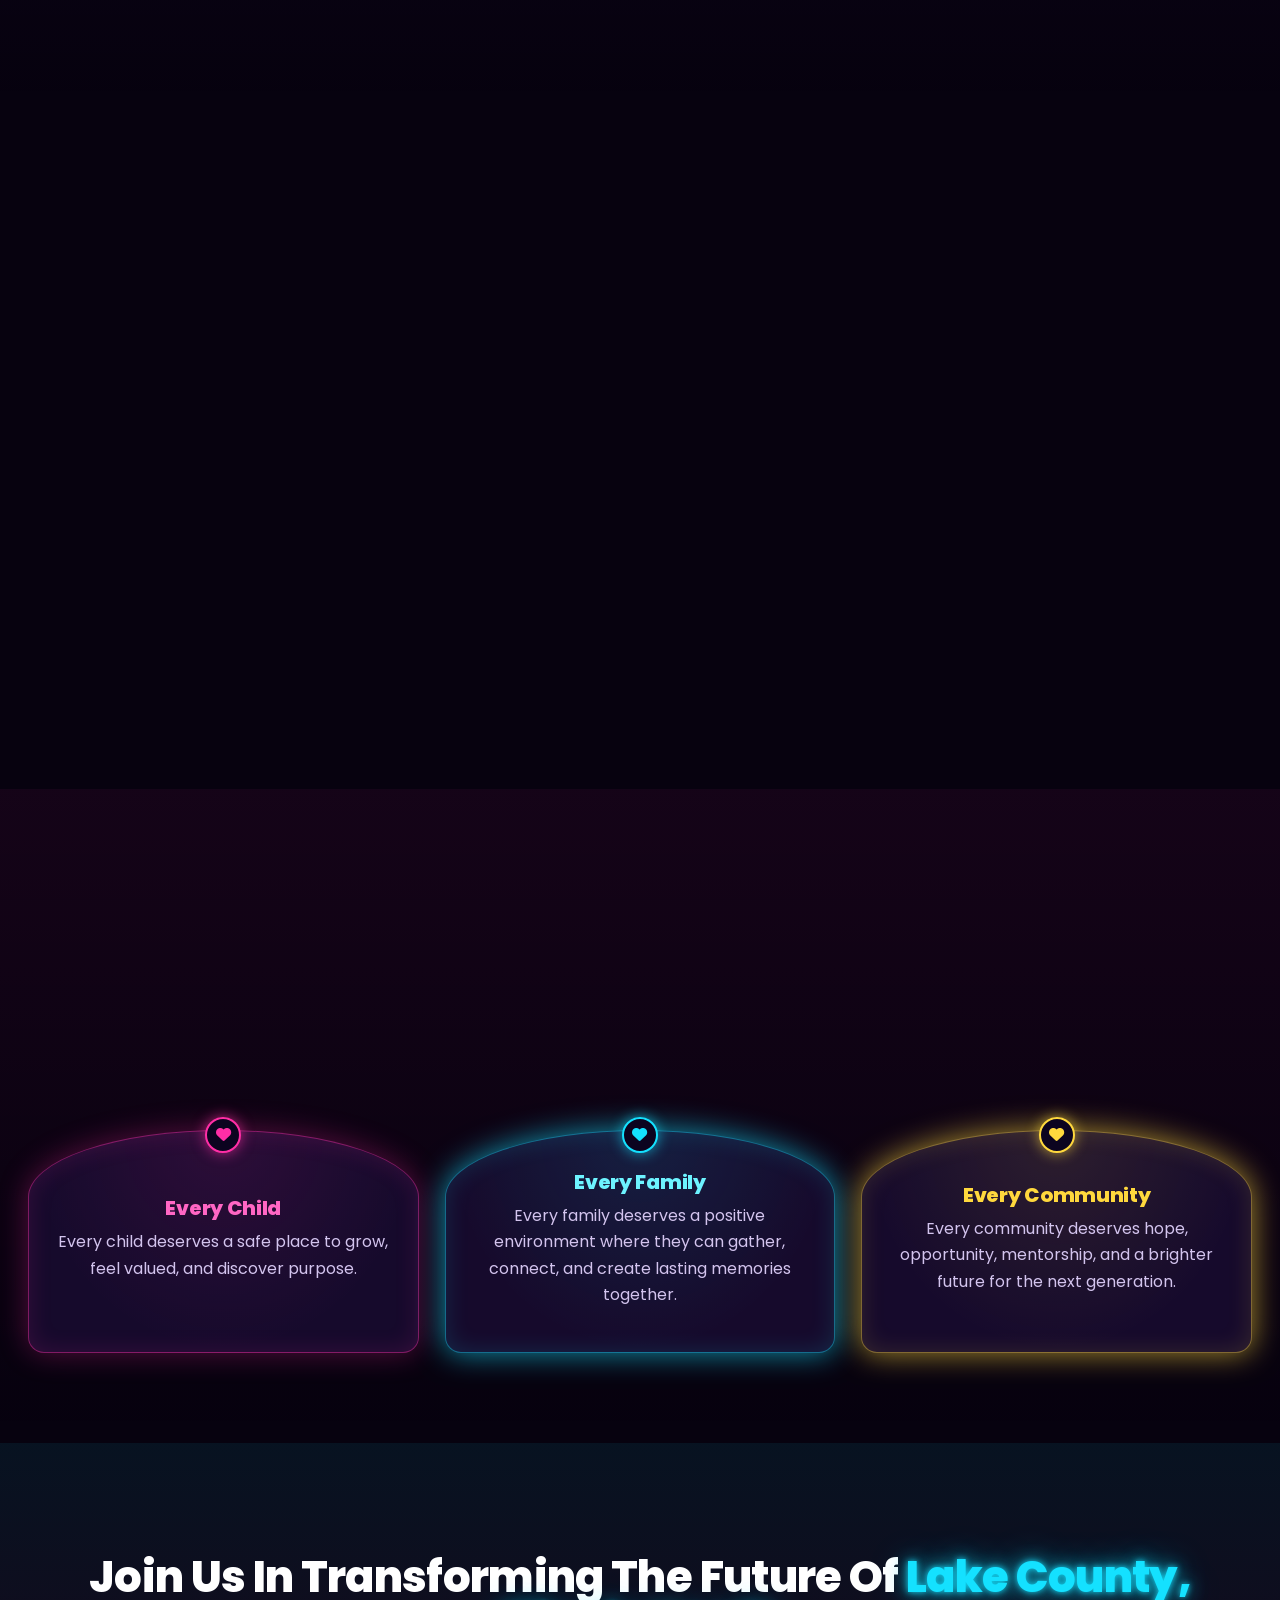
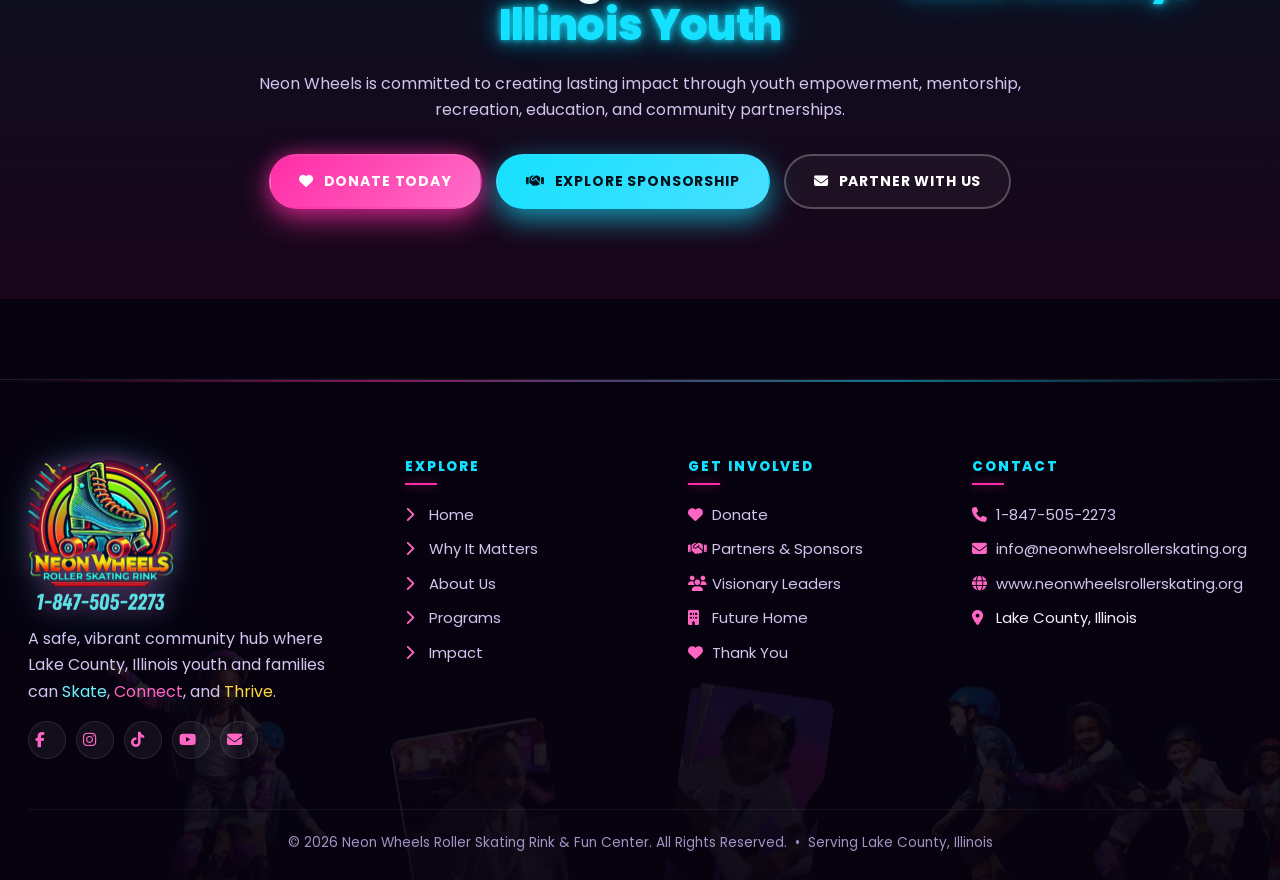
==== commit 529ba2ea: "Style: always-on neon glow on all boxes + donate/partners updates - Donate: center Credit Card + Giv" ====
--- a/about.html
+++ b/about.html
@@ -152,22 +152,22 @@
       </div>
       <div class="reveal">
         <div class="grid grid-2" style="gap:14px;">
-          <div class="card t-center">
+          <div class="neon-card t-center">
             <span class="icon-badge sm"><i class="fa-solid fa-shield-halved"></i></span>
             <h3 class="t-pink" style="margin:0;">Safe</h3>
             <p style="font-size:0.88rem; margin:6px 0 0;">Protected &amp; supported</p>
           </div>
-          <div class="card t-center">
+          <div class="neon-card cyan t-center">
             <span class="icon-badge cyan sm"><i class="fa-solid fa-heart"></i></span>
             <h3 class="t-cyan" style="margin:0;">Encouraged</h3>
             <p style="font-size:0.88rem; margin:6px 0 0;">Inspired to dream bigger</p>
           </div>
-          <div class="card t-center">
+          <div class="neon-card yellow t-center">
             <span class="icon-badge yellow sm"><i class="fa-solid fa-bolt"></i></span>
             <h3 class="t-yellow" style="margin:0;">Empowered</h3>
             <p style="font-size:0.88rem; margin:6px 0 0;">Confidence, skills, purpose</p>
           </div>
-          <div class="card t-center">
+          <div class="neon-card purple t-center">
             <span class="icon-badge purple sm"><i class="fa-solid fa-trophy"></i></span>
             <h3 class="t-purple" style="margin:0;">Successful</h3>
             <p style="font-size:0.88rem; margin:6px 0 0;">Future leaders &amp; pros</p>
--- a/assets/css/styles.css
+++ b/assets/css/styles.css
@@ -533,11 +533,11 @@
   height: 100%;
   word-wrap: break-word;
   overflow-wrap: anywhere;
-  border: 1.5px solid rgba(255,46,166,0.35);
+  border: 1.5px solid rgba(255,46,166,0.65);
   box-shadow:
-    inset 0 0 30px rgba(255,46,166,0.10),
-    0 0 0 1px rgba(255,46,166,0.10),
-    0 0 30px rgba(255,46,166,0.18);
+    inset 0 0 32px rgba(255,46,166,0.16),
+    0 0 0 1px rgba(255,46,166,0.30),
+    0 0 50px rgba(255,46,166,0.32);
   transition: transform .25s, box-shadow .25s, border-color .25s;
 }
 .neon-card:hover {
@@ -551,36 +551,36 @@
 
 .neon-card.cyan {
   background: linear-gradient(180deg, rgba(20,225,255,0.10), rgba(161,107,255,0.04)), var(--panel);
-  border-color: rgba(20,225,255,0.40);
-  box-shadow: inset 0 0 30px rgba(20,225,255,0.10), 0 0 0 1px rgba(20,225,255,0.10), 0 0 30px rgba(20,225,255,0.18);
+  border-color: rgba(20,225,255,0.65);
+  box-shadow: inset 0 0 32px rgba(20,225,255,0.16), 0 0 0 1px rgba(20,225,255,0.30), 0 0 50px rgba(20,225,255,0.32);
 }
 .neon-card.cyan:hover { border-color: rgba(20,225,255,0.65); box-shadow: inset 0 0 32px rgba(20,225,255,0.16), 0 0 0 1px rgba(20,225,255,0.30), 0 0 50px rgba(20,225,255,0.32); }
 
 .neon-card.yellow {
   background: linear-gradient(180deg, rgba(255,216,61,0.10), rgba(255,46,166,0.04)), var(--panel);
-  border-color: rgba(255,216,61,0.40);
-  box-shadow: inset 0 0 30px rgba(255,216,61,0.10), 0 0 0 1px rgba(255,216,61,0.10), 0 0 30px rgba(255,216,61,0.18);
+  border-color: rgba(255,216,61,0.65);
+  box-shadow: inset 0 0 32px rgba(255,216,61,0.16), 0 0 0 1px rgba(255,216,61,0.30), 0 0 50px rgba(255,216,61,0.32);
 }
 .neon-card.yellow:hover { border-color: rgba(255,216,61,0.65); box-shadow: inset 0 0 32px rgba(255,216,61,0.16), 0 0 0 1px rgba(255,216,61,0.30), 0 0 50px rgba(255,216,61,0.32); }
 
 .neon-card.purple {
   background: linear-gradient(180deg, rgba(161,107,255,0.12), rgba(20,225,255,0.04)), var(--panel);
-  border-color: rgba(161,107,255,0.40);
-  box-shadow: inset 0 0 30px rgba(161,107,255,0.10), 0 0 0 1px rgba(161,107,255,0.10), 0 0 30px rgba(161,107,255,0.18);
+  border-color: rgba(161,107,255,0.65);
+  box-shadow: inset 0 0 32px rgba(161,107,255,0.16), 0 0 0 1px rgba(161,107,255,0.30), 0 0 50px rgba(161,107,255,0.32);
 }
 .neon-card.purple:hover { border-color: rgba(161,107,255,0.65); box-shadow: inset 0 0 32px rgba(161,107,255,0.16), 0 0 0 1px rgba(161,107,255,0.30), 0 0 50px rgba(161,107,255,0.32); }
 
 .neon-card.green {
   background: linear-gradient(180deg, rgba(77,255,176,0.10), rgba(20,225,255,0.04)), var(--panel);
-  border-color: rgba(77,255,176,0.40);
-  box-shadow: inset 0 0 30px rgba(77,255,176,0.10), 0 0 0 1px rgba(77,255,176,0.10), 0 0 30px rgba(77,255,176,0.18);
+  border-color: rgba(77,255,176,0.65);
+  box-shadow: inset 0 0 32px rgba(77,255,176,0.16), 0 0 0 1px rgba(77,255,176,0.30), 0 0 50px rgba(77,255,176,0.32);
 }
 .neon-card.green:hover { border-color: rgba(77,255,176,0.65); box-shadow: inset 0 0 32px rgba(77,255,176,0.16), 0 0 0 1px rgba(77,255,176,0.30), 0 0 50px rgba(77,255,176,0.32); }
 
 .neon-card.orange {
   background: linear-gradient(180deg, rgba(255,138,61,0.10), rgba(255,46,166,0.04)), var(--panel);
-  border-color: rgba(255,138,61,0.40);
-  box-shadow: inset 0 0 30px rgba(255,138,61,0.10), 0 0 0 1px rgba(255,138,61,0.10), 0 0 30px rgba(255,138,61,0.18);
+  border-color: rgba(255,138,61,0.65);
+  box-shadow: inset 0 0 32px rgba(255,138,61,0.16), 0 0 0 1px rgba(255,138,61,0.30), 0 0 50px rgba(255,138,61,0.32);
 }
 .neon-card.orange:hover { border-color: rgba(255,138,61,0.65); box-shadow: inset 0 0 32px rgba(255,138,61,0.16), 0 0 0 1px rgba(255,138,61,0.30), 0 0 50px rgba(255,138,61,0.32); }
 
@@ -770,7 +770,7 @@
 /* -------- STATS -------- */
 .stat-card {
   background: var(--panel);
-  border: 1.5px solid var(--line);
+  border: 1.5px solid rgba(255,46,166,0.5);
   border-radius: var(--radius-lg);
   padding: 30px 22px;
   text-align: center;
@@ -782,6 +782,7 @@
   justify-content: center;
   word-wrap: break-word;
   overflow-wrap: anywhere;
+  box-shadow: 0 0 40px rgba(255,46,166,0.25);
   transition: transform .25s, border-color .25s, box-shadow .25s;
 }
 .stat-card::before {
@@ -829,9 +830,9 @@
 .leader-card {
   background: var(--panel);
   border-radius: var(--radius-xl);
-  border: 1.5px solid rgba(255,46,166,0.40);
+  border: 1.5px solid var(--pink);
   overflow: hidden;
-  box-shadow: 0 0 40px rgba(255,46,166,0.22), 0 25px 50px rgba(0,0,0,0.45);
+  box-shadow: 0 0 60px rgba(255,46,166,0.40), 0 25px 50px rgba(0,0,0,0.45);
   transition: transform .3s cubic-bezier(.16,1,.3,1), box-shadow .3s, border-color .3s;
 }
 .leader-card:hover {
@@ -839,9 +840,9 @@
   border-color: var(--pink);
   box-shadow: 0 0 60px rgba(255,46,166,0.40), 0 35px 70px rgba(0,0,0,0.55);
 }
-.leader-card.cyan { border-color: rgba(20,225,255,0.40); box-shadow: 0 0 40px rgba(20,225,255,0.22), 0 25px 50px rgba(0,0,0,0.45); }
+.leader-card.cyan { border-color: var(--cyan); box-shadow: 0 0 60px rgba(20,225,255,0.40), 0 25px 50px rgba(0,0,0,0.45); }
 .leader-card.cyan:hover { border-color: var(--cyan); box-shadow: 0 0 60px rgba(20,225,255,0.40), 0 35px 70px rgba(0,0,0,0.55); }
-.leader-card.purple { border-color: rgba(161,107,255,0.40); box-shadow: 0 0 40px rgba(161,107,255,0.25), 0 25px 50px rgba(0,0,0,0.45); }
+.leader-card.purple { border-color: var(--purple); box-shadow: 0 0 60px rgba(161,107,255,0.45), 0 25px 50px rgba(0,0,0,0.45); }
 .leader-card.purple:hover { border-color: var(--purple); box-shadow: 0 0 60px rgba(161,107,255,0.45), 0 35px 70px rgba(0,0,0,0.55); }
 
 .leader-card .img-wrap { aspect-ratio: 1/1; overflow: hidden; position: relative; }
@@ -1162,9 +1163,10 @@
   gap: 18px;
   align-items: center;
   background: linear-gradient(180deg, rgba(255,255,255,0.05), rgba(255,255,255,0.02));
-  border: 1.5px solid var(--line);
+  border: 1.5px solid rgba(255,46,166,0.55);
   border-radius: var(--radius-lg);
   padding: 22px;
+  box-shadow: 0 0 26px rgba(255,46,166,0.25);
   transition: transform .2s, border-color .25s, box-shadow .25s;
   text-decoration: none;
   color: inherit;
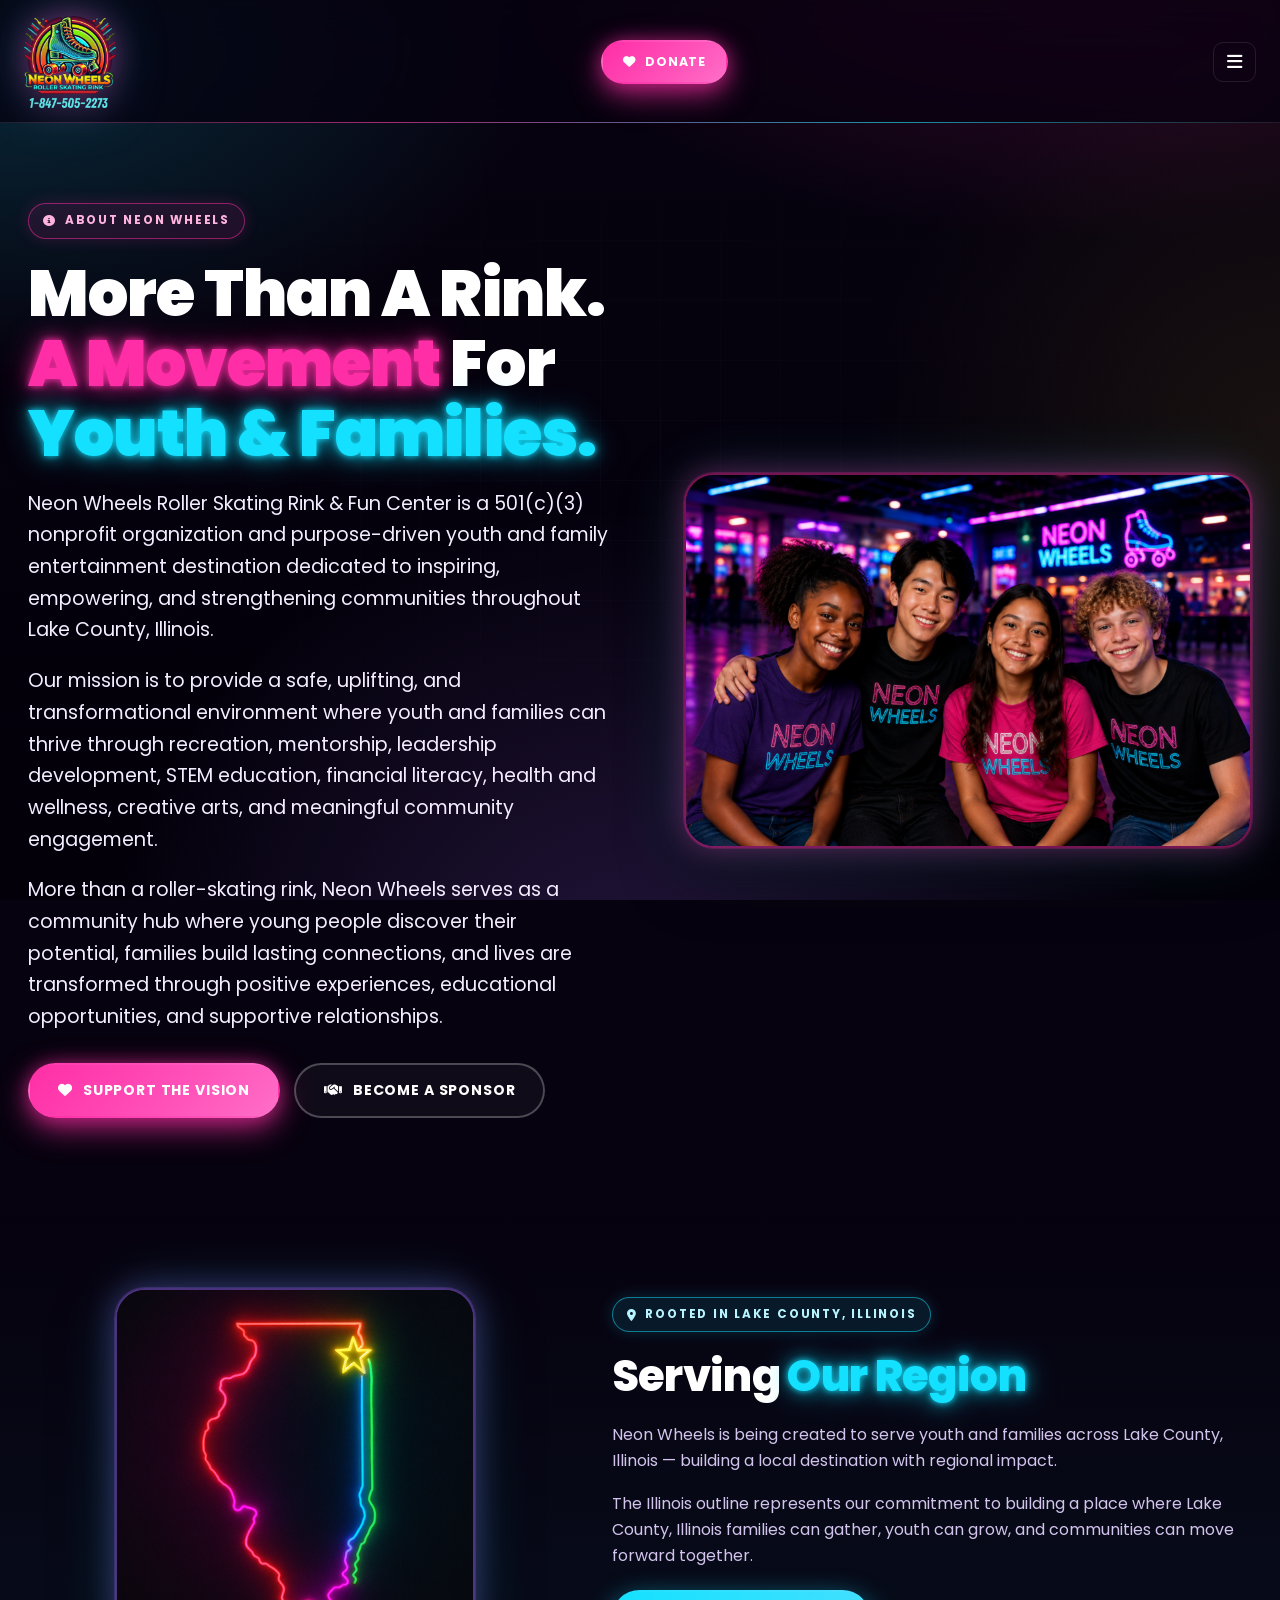
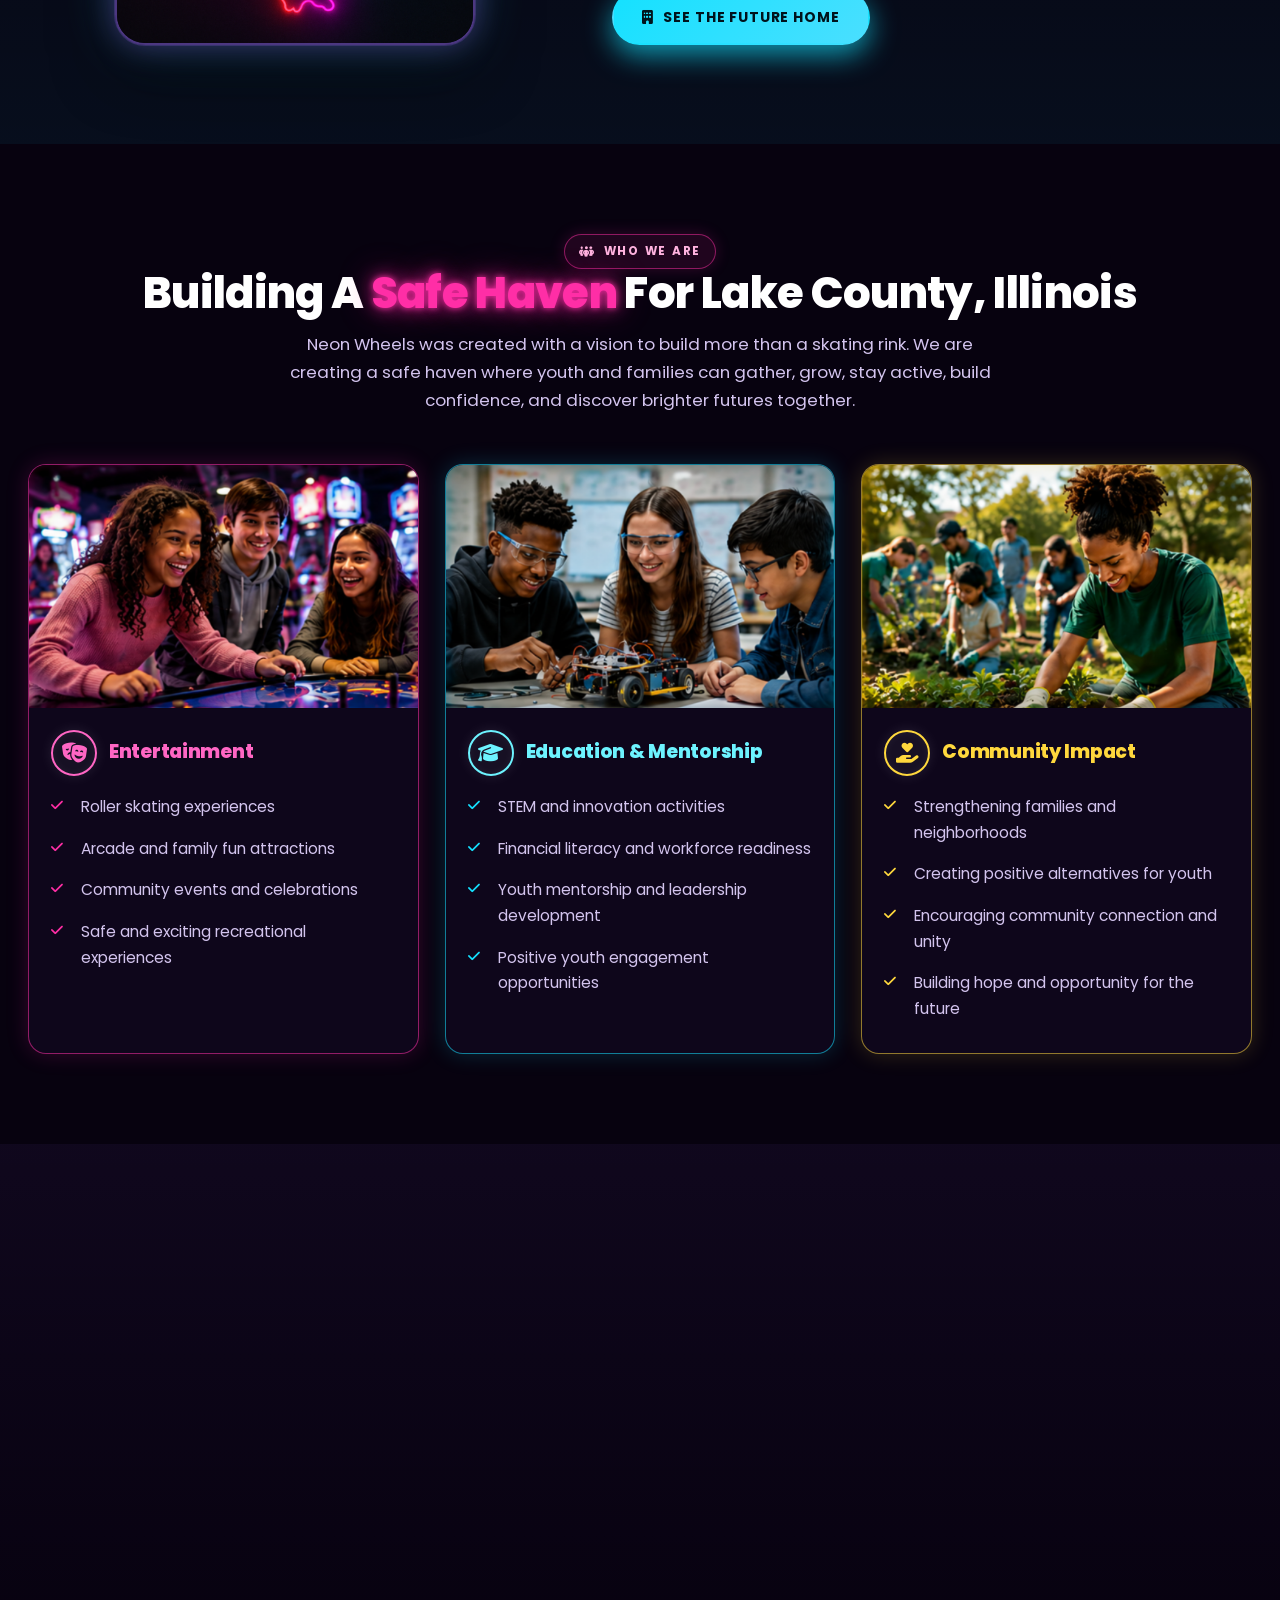
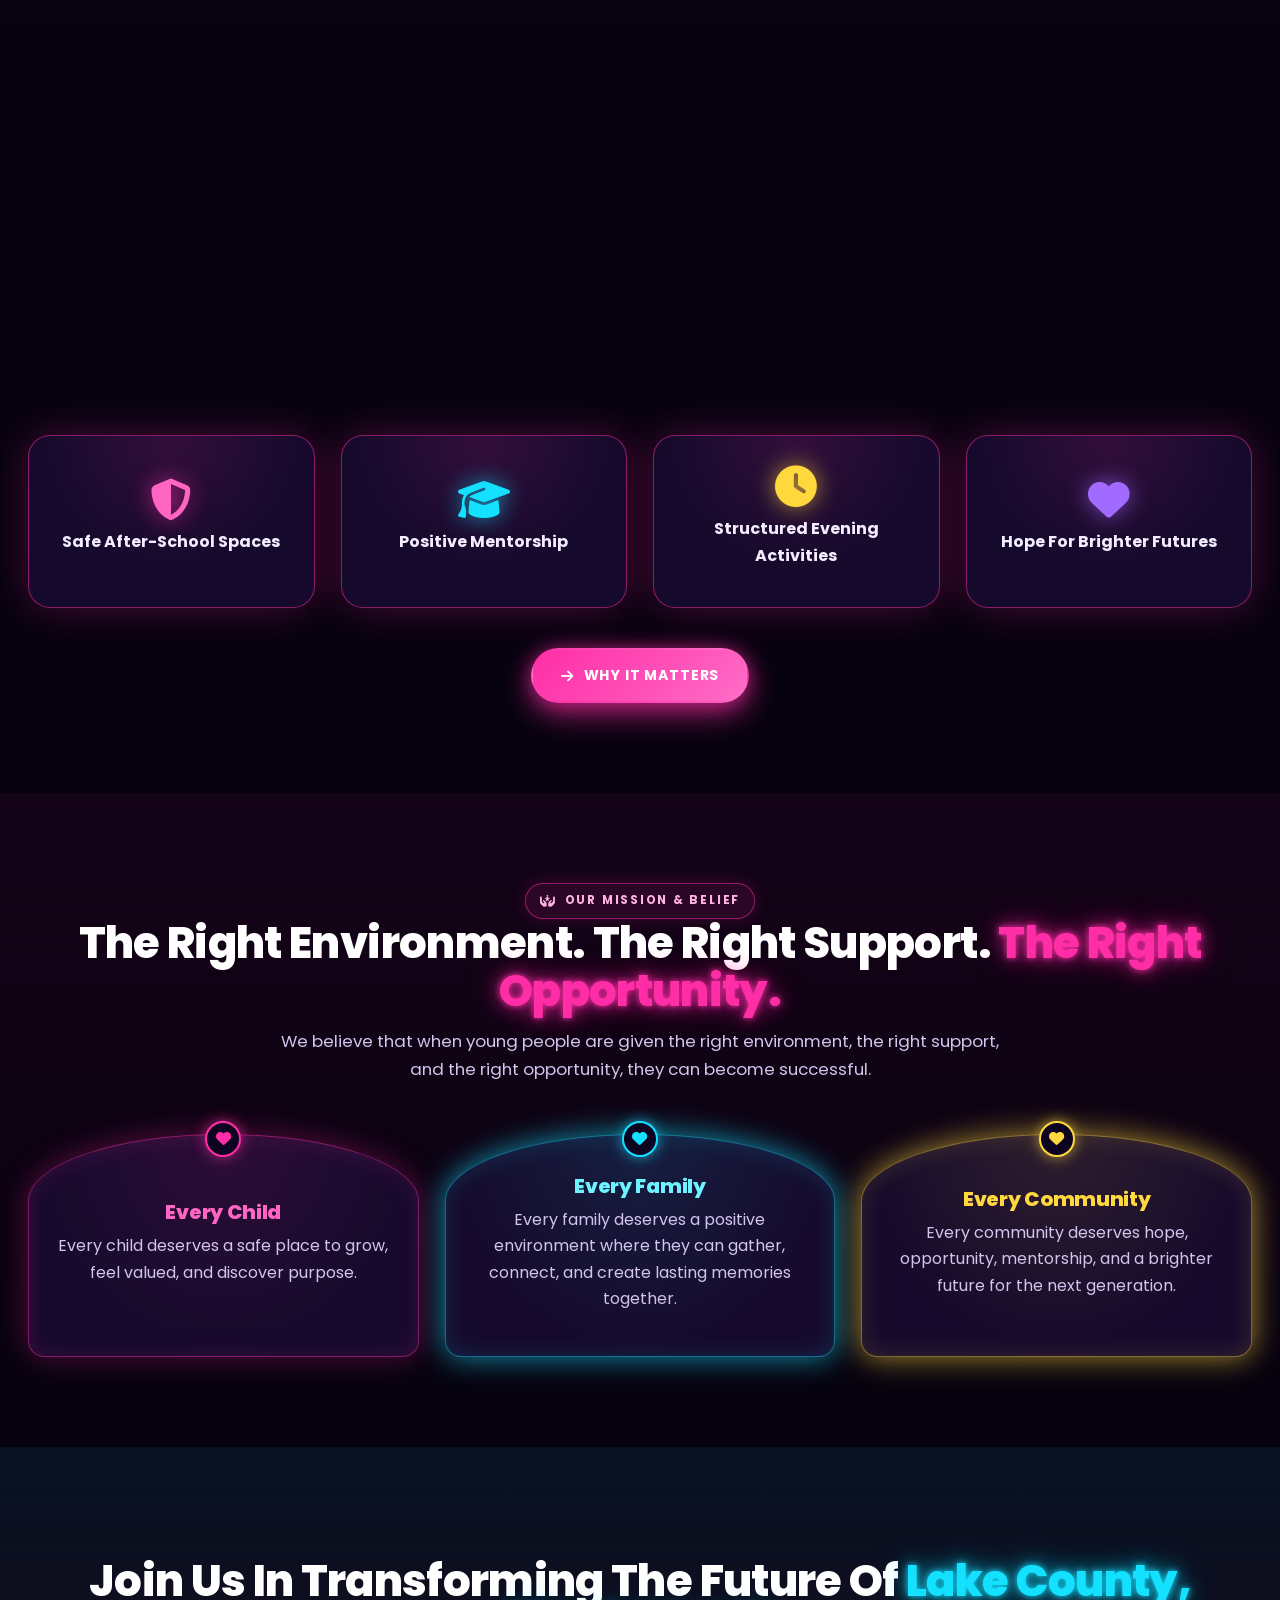
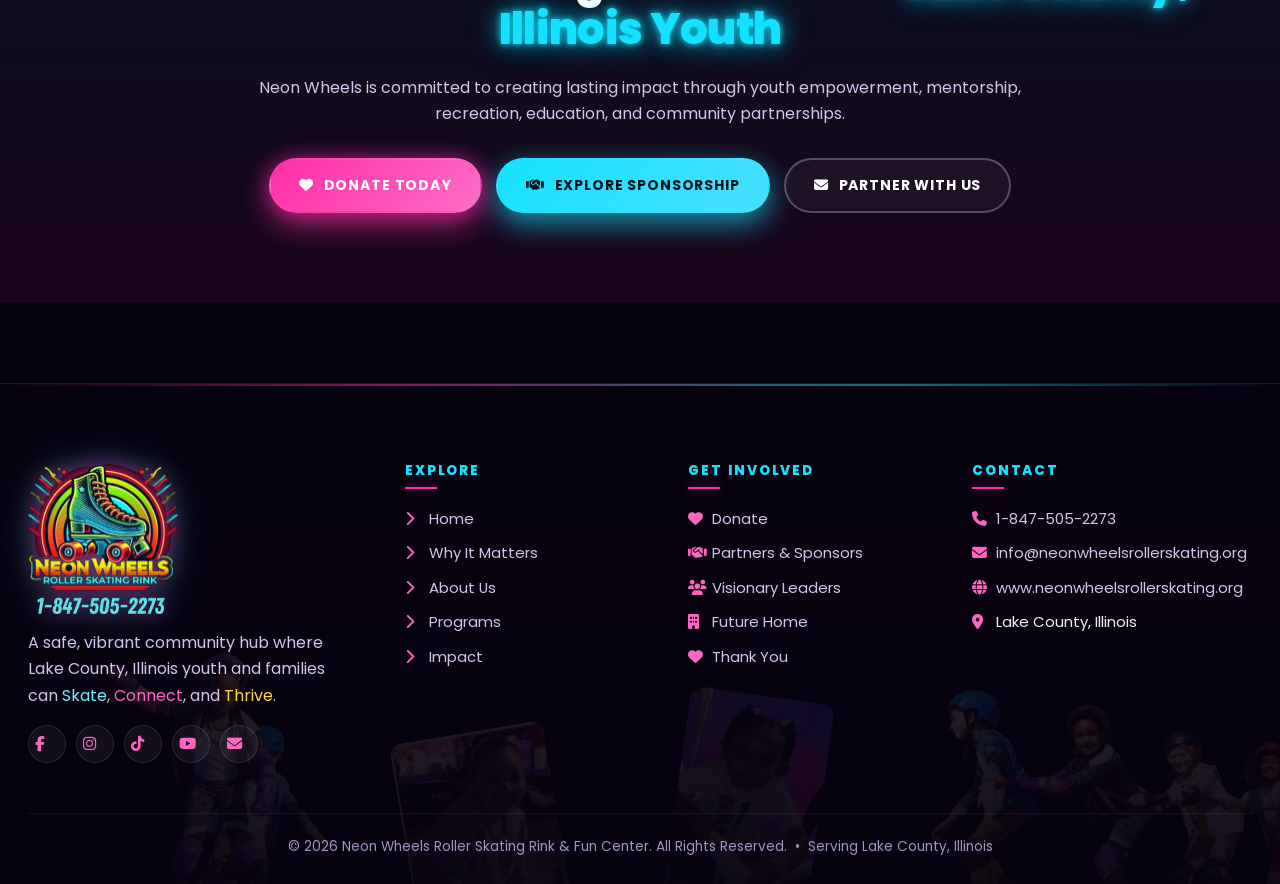
==== commit 24529325: "Add SEO + social standards, sitemap, robots, cache headers - Canonical, Open Graph + Twitter Card me" ====
--- a/about.html
+++ b/about.html
@@ -5,6 +5,28 @@
 <meta name="viewport" content="width=device-width, initial-scale=1.0">
 <title>About Us | Neon Wheels Roller Skating Rink & Fun Center</title>
 <meta name="description" content="More than a rink. A movement for youth and families across Lake County, Illinois — through recreation, mentorship, education, and community connection.">
+<!-- ===== SEO / Social (canonical + Open Graph + Twitter) ===== -->
+<link rel="canonical" href="https://www.neonwheelsrollerskating.org/about.html">
+<meta name="robots" content="index, follow, max-image-preview:large, max-snippet:-1">
+<meta name="theme-color" content="#0a0a14">
+<meta name="author" content="Neon Wheels Roller Skating Rink &amp; Fun Center">
+<meta property="og:type" content="website">
+<meta property="og:site_name" content="Neon Wheels Roller Skating Rink &amp; Fun Center">
+<meta property="og:locale" content="en_US">
+<meta property="og:title" content="About Us | Neon Wheels Roller Skating Rink & Fun Center">
+<meta property="og:description" content="More than a rink. A movement for youth and families across Lake County, Illinois — through recreation, mentorship, education, and community connection.">
+<meta property="og:url" content="https://www.neonwheelsrollerskating.org/about.html">
+<meta property="og:image" content="https://www.neonwheelsrollerskating.org/assets/images/og-cover.jpg">
+<meta property="og:image:secure_url" content="https://www.neonwheelsrollerskating.org/assets/images/og-cover.jpg">
+<meta property="og:image:type" content="image/jpeg">
+<meta property="og:image:width" content="1200">
+<meta property="og:image:height" content="630">
+<meta property="og:image:alt" content="Neon Wheels Roller Skating Rink &amp; Fun Center">
+<meta name="twitter:card" content="summary_large_image">
+<meta name="twitter:title" content="About Us | Neon Wheels Roller Skating Rink & Fun Center">
+<meta name="twitter:description" content="More than a rink. A movement for youth and families across Lake County, Illinois — through recreation, mentorship, education, and community connection.">
+<meta name="twitter:image" content="https://www.neonwheelsrollerskating.org/assets/images/og-cover.jpg">
+<meta name="twitter:image:alt" content="Neon Wheels Roller Skating Rink &amp; Fun Center">
 <link rel="icon" type="image/png" href="assets/images/logo.png">
 <link rel="preconnect" href="https://fonts.googleapis.com">
 <link rel="preconnect" href="https://fonts.gstatic.com" crossorigin>
--- a/assets/css/styles.css
+++ b/assets/css/styles.css
@@ -307,16 +307,27 @@
   font-size: 1.1rem;
   cursor: pointer;
 }
+/* Donate CTA must never be squeezed or cut off in the header */
+.nav-wrap > .btn { flex-shrink: 0; white-space: nowrap; }
 /* Mid-desktop: tighten nav further so 10 items fit before hamburger kicks in */
-@media (max-width: 1380px) and (min-width: 1241px) {
+@media (max-width: 1480px) and (min-width: 1301px) {
   .nav-menu { gap: 0; }
   .nav-menu a { padding: 8px 9px; font-size: 0.72rem; letter-spacing: 0.06em; }
   .nav-wrap { gap: 14px; }
   .logo-link img { height: 98px; max-height: 98px; }
 }
 
-@media (max-width: 1240px) {
-  .nav-menu { display: none; }
+@media (max-width: 1300px) {
+  /* Mobile/tablet header layout: logo (left) · Donate (center) · toggle (right) */
+  .nav-wrap {
+    padding-top: 16px;
+    padding-bottom: 14px;
+    flex-wrap: nowrap;
+  }
+  .logo-link    { order: 1; }
+  .nav-wrap > .btn { order: 2; }   /* Donate — centered between logo and toggle */
+  .nav-toggle   { order: 3; }      /* hamburger pinned to the right */
+  .nav-menu     { display: none; order: 4; }
   .nav-toggle { display: inline-flex; }
   .nav-menu.open {
     display: flex; flex-direction: column;
@@ -801,6 +812,7 @@
   margin-bottom: 8px;
   color: var(--cyan);
   text-shadow: 0 0 22px var(--cyan-glow);
+  white-space: nowrap;   /* keep words like "Limitless" on a single line */
 }
 .stat-num.pink   { color: var(--pink-soft); text-shadow: 0 0 22px var(--pink-glow); }
 .stat-num.yellow { color: var(--yellow);    text-shadow: 0 0 22px var(--yellow-glow); }
@@ -1214,7 +1226,7 @@
   .hero { padding: 50px 0 40px; }
   .hero-grid { gap: 30px; }
   .section-title { margin-bottom: 32px; }
-  .nav-wrap { padding: 10px 16px; gap: 12px; }
+  .nav-wrap { padding: 16px 16px 12px; gap: 12px; }
   .logo-link img { height: 82px; }
   .btn { padding: 12px 22px; font-size: 0.8rem; }
   .btn-sm { padding: 9px 16px; font-size: 0.7rem; }
@@ -1296,7 +1308,7 @@
   }
 
   /* --- HEADER --- */
-  .nav-wrap { padding: 10px 14px; gap: 8px; }
+  .nav-wrap { padding: 16px 14px 12px; gap: 8px; }
   .logo-link img { height: 76px !important; }
   .site-header .btn { padding: 9px 14px; font-size: 0.7rem; }
   .nav-toggle { padding: 8px 11px; font-size: 1rem; }
@@ -1506,7 +1518,7 @@
   /* Logo and nav further shrink */
   .logo-link img { height: 64px !important; }
   .site-header .btn { padding: 7px 11px; font-size: 0.62rem; }
-  .nav-wrap { padding: 8px 12px; gap: 6px; }
+  .nav-wrap { padding: 14px 12px 10px; gap: 6px; }
 
   /* Land-hero label very small */
   .land-hero .label {
